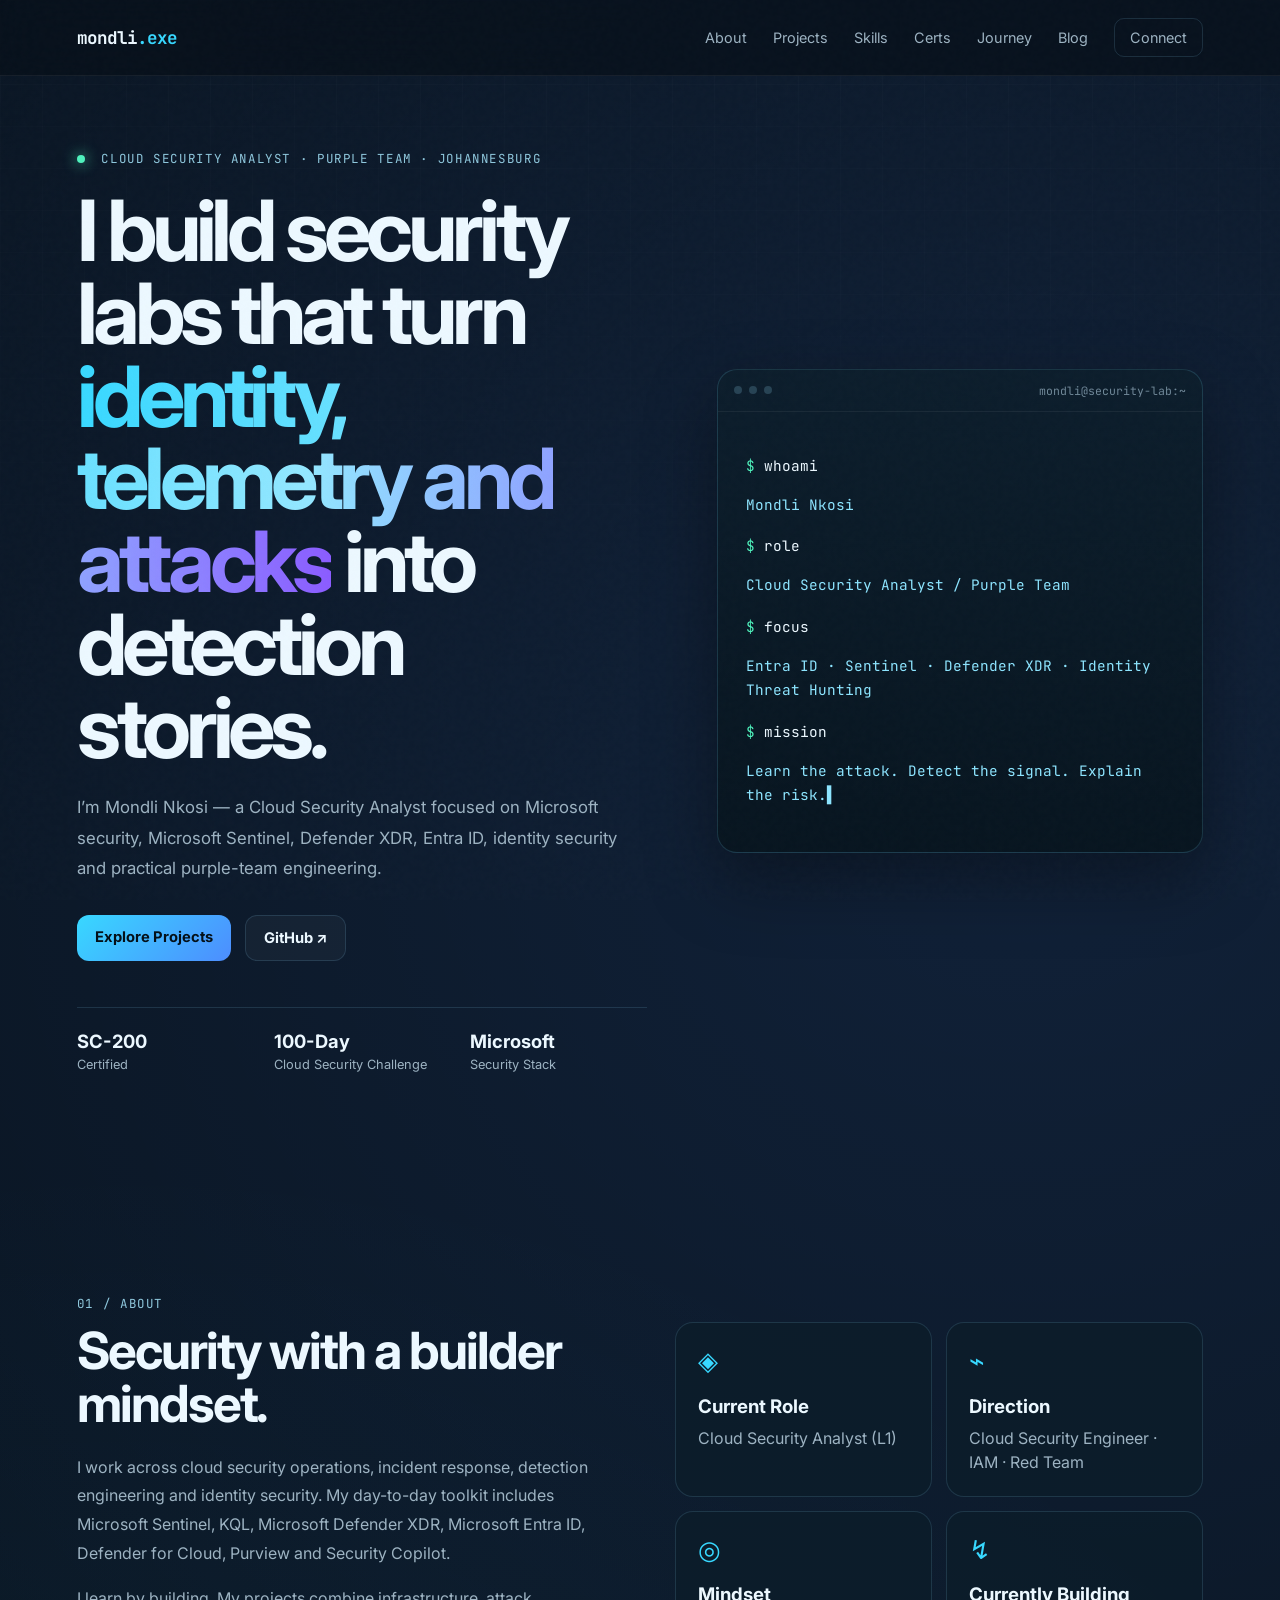
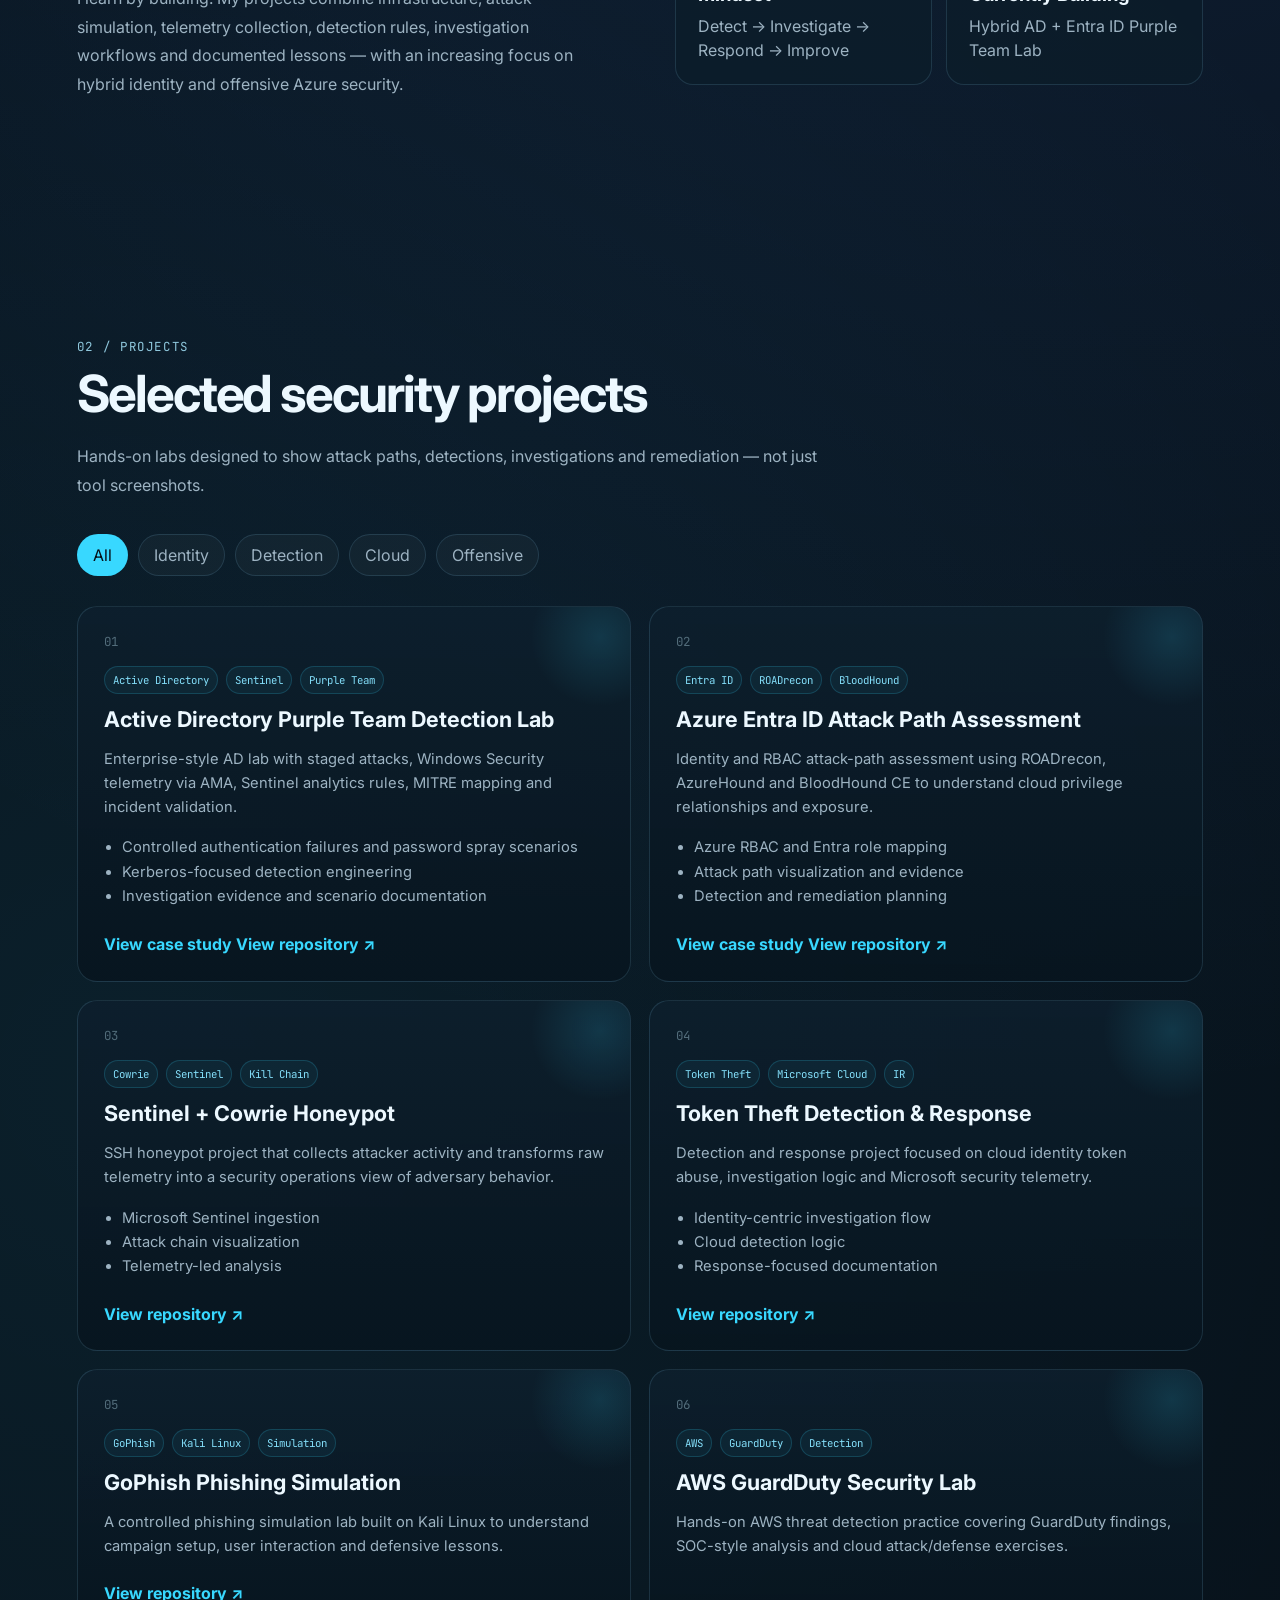
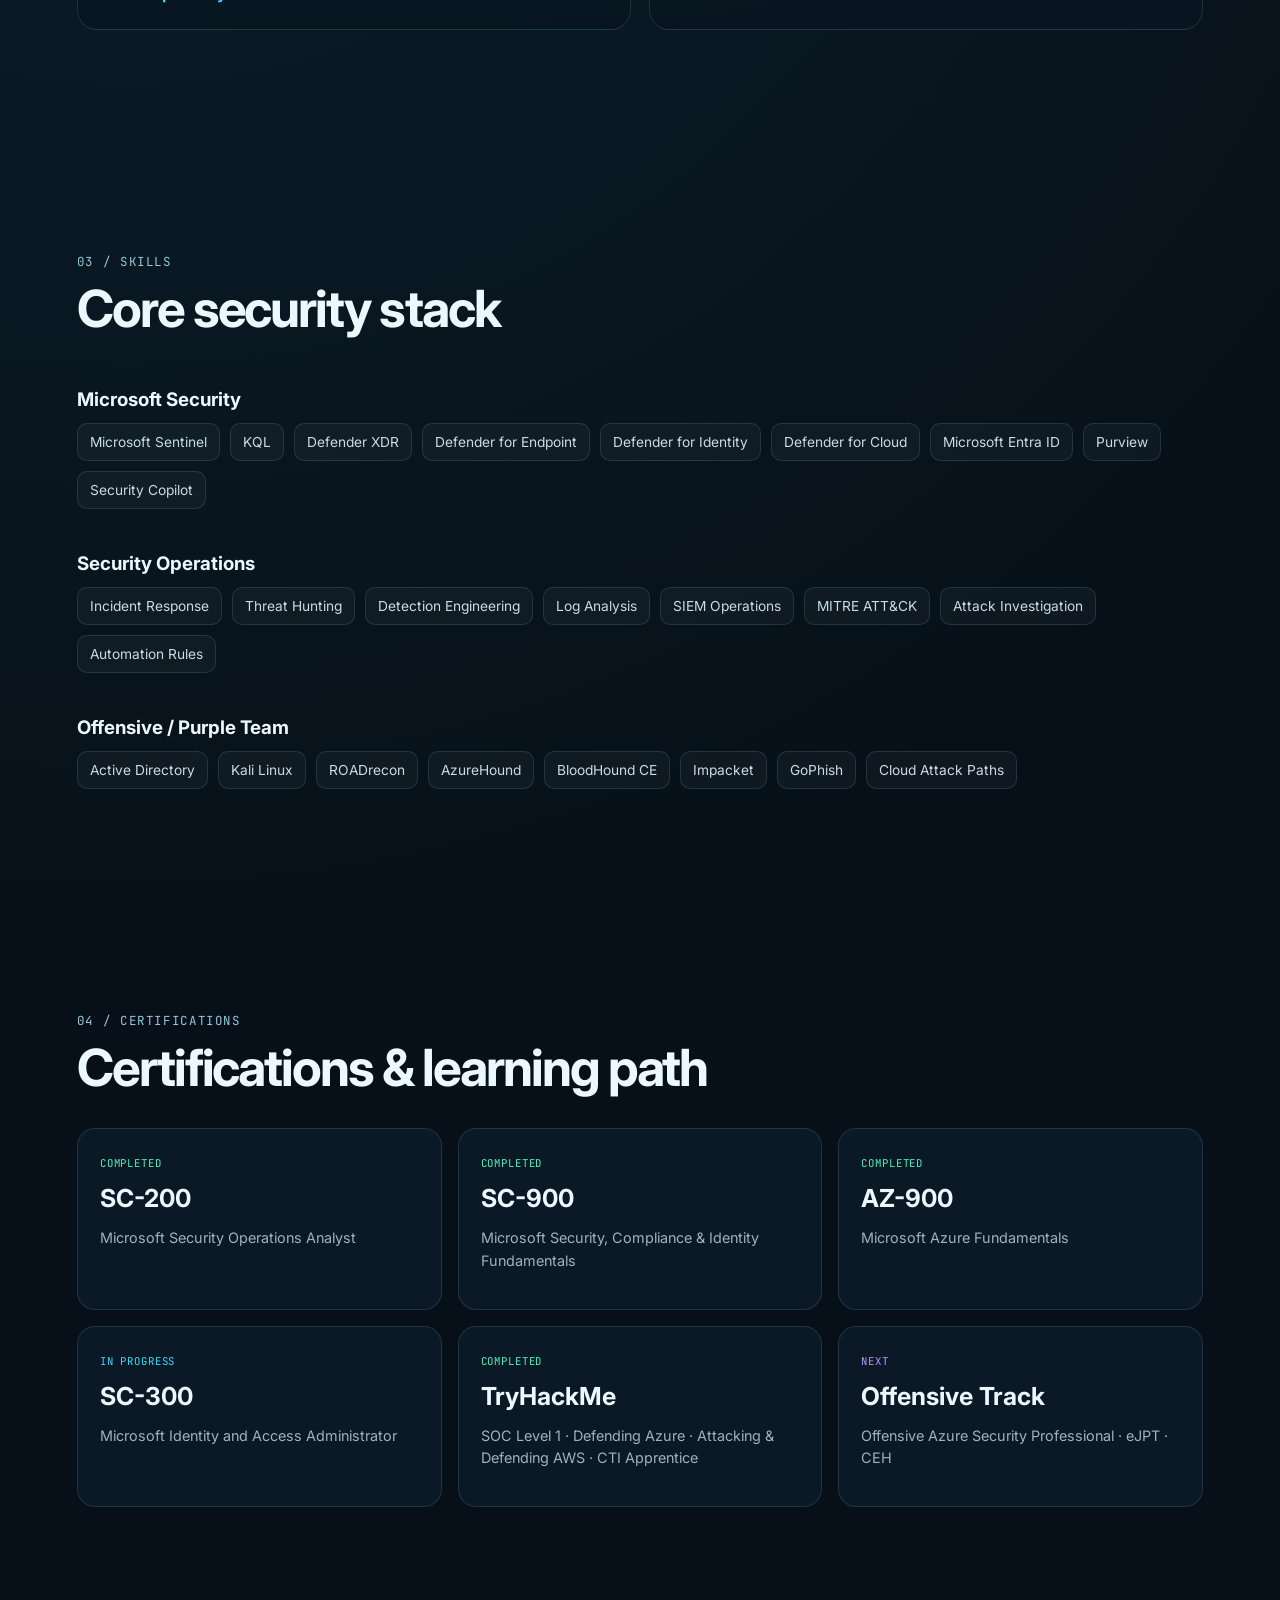
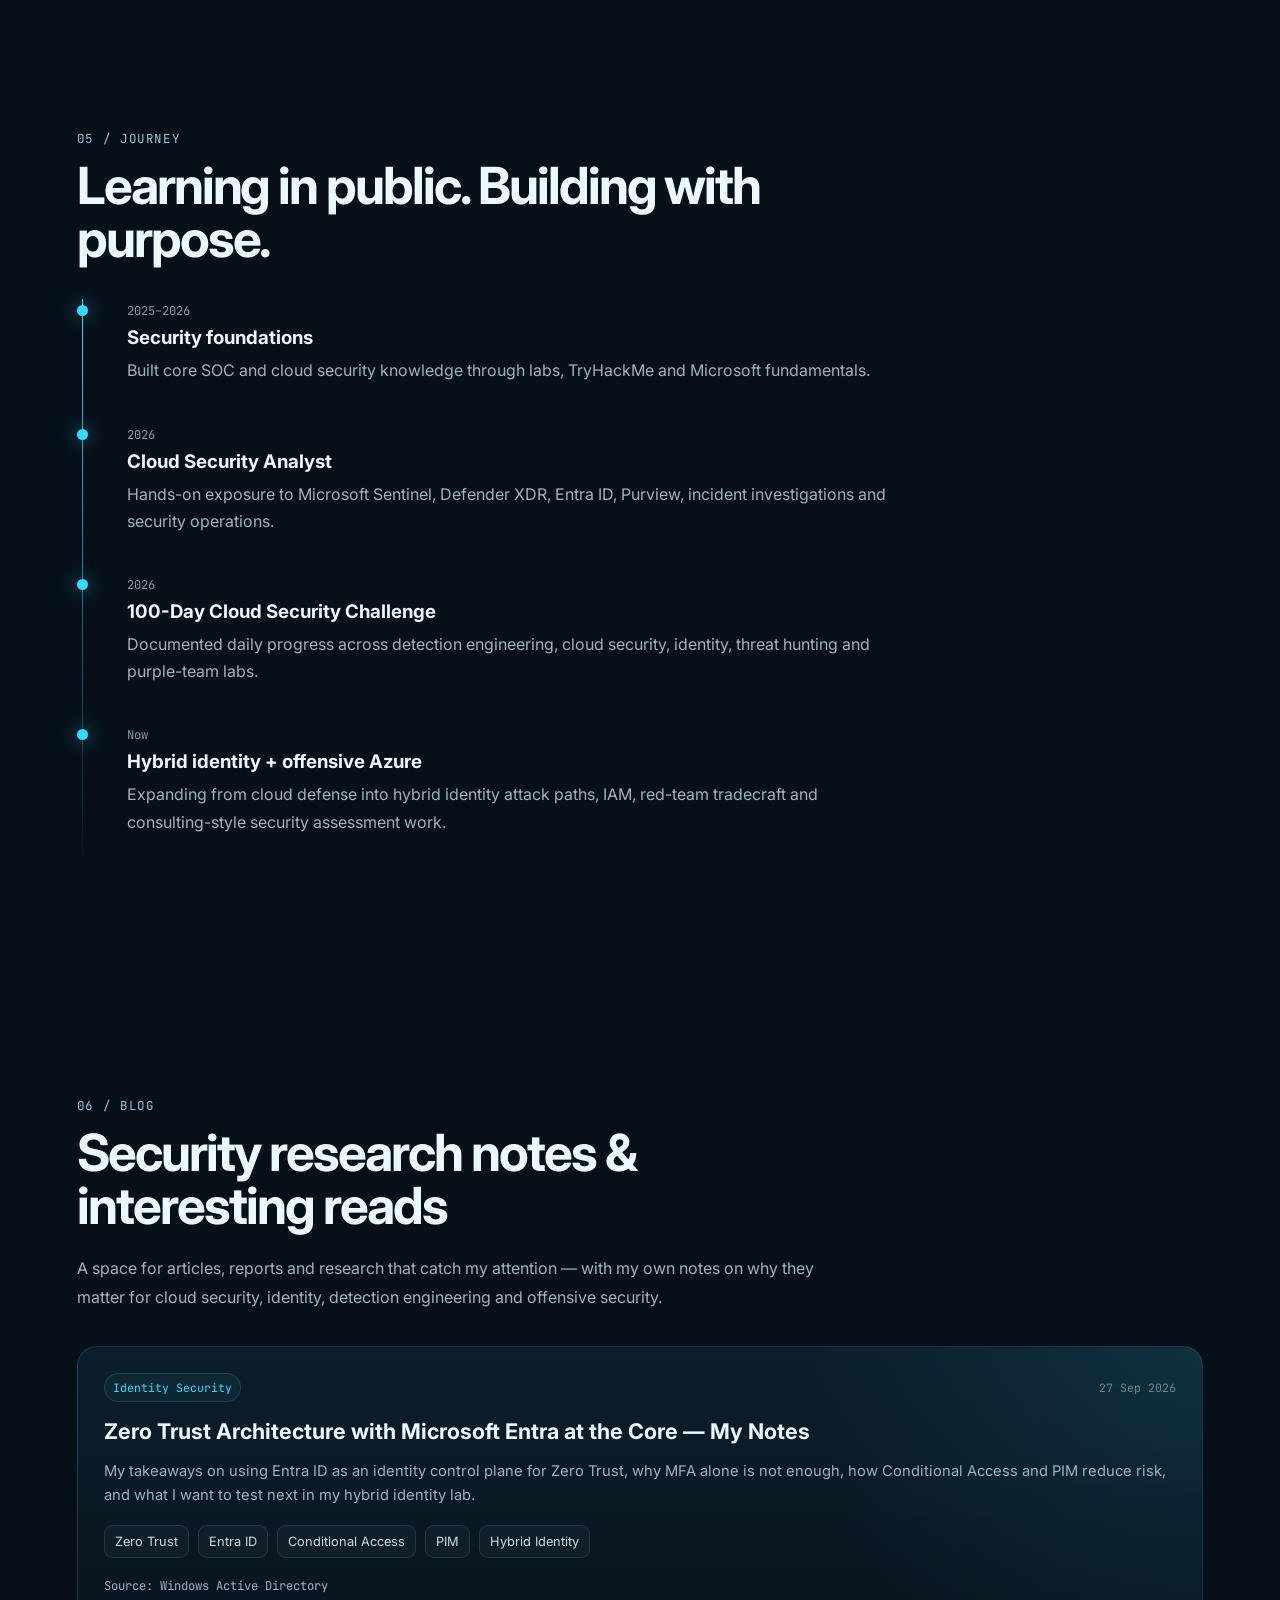
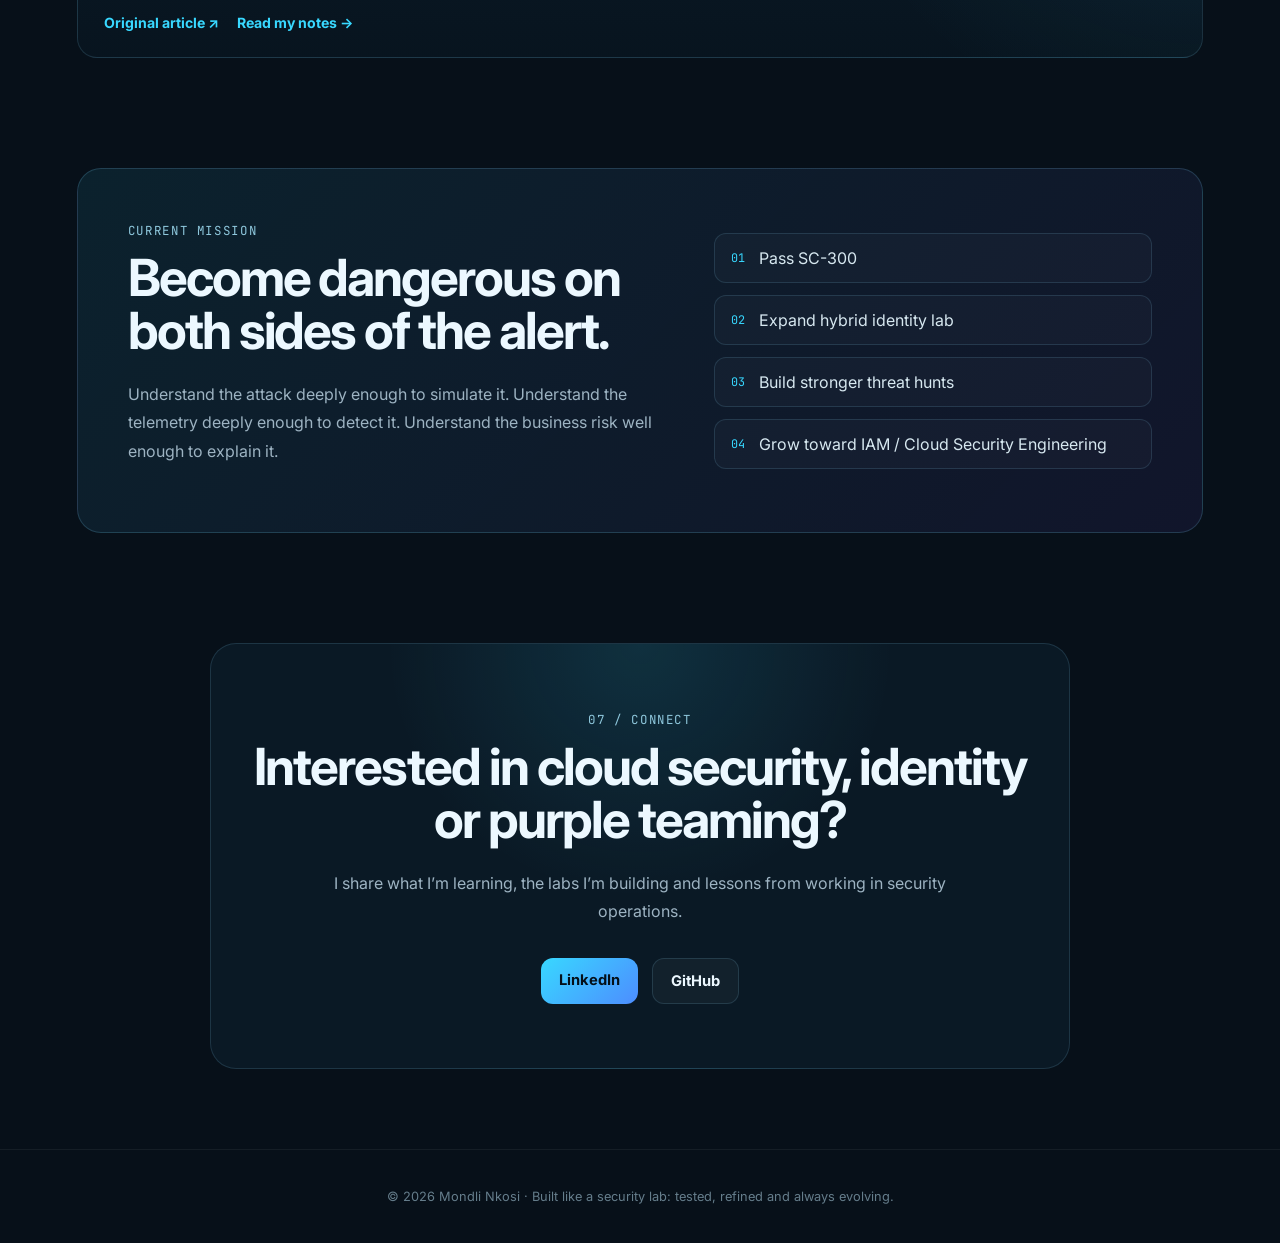
==== index.html @ 91605f1c "Remove future blog placeholders" ====
<!DOCTYPE html>
<html lang="en">
<head>
  <meta charset="UTF-8" />
  <meta name="viewport" content="width=device-width, initial-scale=1.0" />
  <meta name="description" content="Mondli Nkosi - Cloud Security Analyst, Purple Team practitioner, Microsoft security specialist and security lab builder." />
  <title>Mondli Nkosi | Cloud Security Portfolio</title>
  <link rel="preconnect" href="https://fonts.googleapis.com">
  <link rel="preconnect" href="https://fonts.gstatic.com" crossorigin>
  <link href="https://fonts.googleapis.com/css2?family=Inter:wght@400;500;600;700;800&family=JetBrains+Mono:wght@400;500;600&display=swap" rel="stylesheet">
  <link rel="stylesheet" href="styles.css" />
</head>
<body>
  <div class="noise"></div>
  <header class="site-header">
    <a href="#home" class="brand">mondli<span>.exe</span></a>
    <button class="nav-toggle" aria-label="Toggle navigation">☰</button>
    <nav class="nav-links">
      <a href="#about">About</a>
      <a href="#projects">Projects</a>
      <a href="#skills">Skills</a>
      <a href="#certifications">Certs</a>
      <a href="#journey">Journey</a>
      <a href="#blog">Blog</a>
      <a href="#contact" class="nav-cta">Connect</a>
    </nav>
  </header>

  <main>
    <section id="home" class="hero section">
      <div class="hero-copy reveal">
        <div class="eyebrow"><span class="status-dot"></span> Cloud Security Analyst · Purple Team · Johannesburg</div>
        <h1>I build security labs that turn <span>identity, telemetry and attacks</span> into detection stories.</h1>
        <p class="hero-subtitle">
          I’m Mondli Nkosi — a Cloud Security Analyst focused on Microsoft security, Microsoft Sentinel, Defender XDR, Entra ID, identity security and practical purple-team engineering.
        </p>
        <div class="hero-actions">
          <a href="#projects" class="btn primary">Explore Projects</a>
          <a href="https://github.com/MondliC" target="_blank" rel="noreferrer" class="btn secondary">GitHub ↗</a>
        </div>
        <div class="hero-metrics">
          <div><strong>SC-200</strong><span>Certified</span></div>
          <div><strong>100-Day</strong><span>Cloud Security Challenge</span></div>
          <div><strong>Microsoft</strong><span>Security Stack</span></div>
        </div>
      </div>

      <div class="terminal-card reveal delay-1">
        <div class="terminal-top">
          <div class="dots"><span></span><span></span><span></span></div>
          <div>mondli@security-lab:~</div>
        </div>
        <div class="terminal-body" id="terminal">
          <p><span class="prompt">$</span> whoami</p>
          <p class="output">Mondli Nkosi</p>
          <p><span class="prompt">$</span> role</p>
          <p class="output">Cloud Security Analyst / Purple Team</p>
          <p><span class="prompt">$</span> focus</p>
          <p class="output">Entra ID · Sentinel · Defender XDR · Identity Threat Hunting</p>
          <p><span class="prompt">$</span> mission</p>
          <p class="output typed" id="typed-line"></p>
        </div>
      </div>
    </section>

    <section id="about" class="section split-section">
      <div class="section-copy reveal">
        <span class="kicker">01 / About</span>
        <h2>Security with a builder mindset.</h2>
        <p>
          I work across cloud security operations, incident response, detection engineering and identity security. My day-to-day toolkit includes Microsoft Sentinel, KQL, Microsoft Defender XDR, Microsoft Entra ID, Defender for Cloud, Purview and Security Copilot.
        </p>
        <p>
          I learn by building. My projects combine infrastructure, attack simulation, telemetry collection, detection rules, investigation workflows and documented lessons — with an increasing focus on hybrid identity and offensive Azure security.
        </p>
      </div>
      <div class="profile-grid reveal delay-1">
        <article class="info-card">
          <span class="icon">◈</span>
          <h3>Current Role</h3>
          <p>Cloud Security Analyst (L1)</p>
        </article>
        <article class="info-card">
          <span class="icon">⌁</span>
          <h3>Direction</h3>
          <p>Cloud Security Engineer · IAM · Red Team</p>
        </article>
        <article class="info-card">
          <span class="icon">◎</span>
          <h3>Mindset</h3>
          <p>Detect → Investigate → Respond → Improve</p>
        </article>
        <article class="info-card">
          <span class="icon">↯</span>
          <h3>Currently Building</h3>
          <p>Hybrid AD + Entra ID Purple Team Lab</p>
        </article>
      </div>
    </section>

    <section id="projects" class="section">
      <div class="section-heading reveal">
        <span class="kicker">02 / Projects</span>
        <h2>Selected security projects</h2>
        <p>Hands-on labs designed to show attack paths, detections, investigations and remediation — not just tool screenshots.</p>
      </div>

      <div class="filters reveal">
        <button class="filter-btn active" data-filter="all">All</button>
        <button class="filter-btn" data-filter="identity">Identity</button>
        <button class="filter-btn" data-filter="detection">Detection</button>
        <button class="filter-btn" data-filter="cloud">Cloud</button>
        <button class="filter-btn" data-filter="offensive">Offensive</button>
      </div>

      <div class="project-grid">
        <article class="project-card reveal" data-category="identity detection offensive">
          <div class="project-number">01</div>
          <div class="project-tags"><span>Active Directory</span><span>Sentinel</span><span>Purple Team</span></div>
          <h3>Active Directory Purple Team Detection Lab</h3>
          <p>Enterprise-style AD lab with staged attacks, Windows Security telemetry via AMA, Sentinel analytics rules, MITRE mapping and incident validation.</p>
          <ul>
            <li>Controlled authentication failures and password spray scenarios</li>
            <li>Kerberos-focused detection engineering</li>
            <li>Investigation evidence and scenario documentation</li>
          </ul>
          <div class="project-actions">
            <button class="expand-btn" data-target="case-ad">View case study</button>
            <a class="project-link" href="https://github.com/MondliC/Purple-Team-Lab" target="_blank" rel="noreferrer">View repository ↗</a>
          </div>
          <div class="case-study" id="case-ad">
            <p><strong>Architecture:</strong> Windows Server 2022 domain controller, Kali attacker VM, private Azure networking, AMA, Log Analytics and Microsoft Sentinel.</p>
            <p><strong>Outcome:</strong> Built and tested multiple analytics rules while learning how raw Windows events translate into SOC detections and investigations.</p>
          </div>
        </article>

        <article class="project-card reveal delay-1" data-category="identity cloud offensive">
          <div class="project-number">02</div>
          <div class="project-tags"><span>Entra ID</span><span>ROADrecon</span><span>BloodHound</span></div>
          <h3>Azure Entra ID Attack Path Assessment</h3>
          <p>Identity and RBAC attack-path assessment using ROADrecon, AzureHound and BloodHound CE to understand cloud privilege relationships and exposure.</p>
          <ul>
            <li>Azure RBAC and Entra role mapping</li>
            <li>Attack path visualization and evidence</li>
            <li>Detection and remediation planning</li>
          </ul>
          <div class="project-actions">
            <button class="expand-btn" data-target="case-entra">View case study</button>
            <a class="project-link" href="https://github.com/MondliC/Purple-Team-Lab" target="_blank" rel="noreferrer">View repository ↗</a>
          </div>
          <div class="case-study" id="case-entra">
            <p><strong>Focus:</strong> Understanding how identity permissions, directory roles and resource-level RBAC combine into exploitable paths.</p>
            <p><strong>Next evolution:</strong> Hybridize the lab with on-prem AD and Defender for Identity.</p>
          </div>
        </article>

        <article class="project-card reveal" data-category="detection cloud">
          <div class="project-number">03</div>
          <div class="project-tags"><span>Cowrie</span><span>Sentinel</span><span>Kill Chain</span></div>
          <h3>Sentinel + Cowrie Honeypot</h3>
          <p>SSH honeypot project that collects attacker activity and transforms raw telemetry into a security operations view of adversary behavior.</p>
          <ul>
            <li>Microsoft Sentinel ingestion</li>
            <li>Attack chain visualization</li>
            <li>Telemetry-led analysis</li>
          </ul>
          <a class="project-link" href="https://github.com/MondliC/azure-cowrie-honeypot" target="_blank" rel="noreferrer">View repository ↗</a>
        </article>

        <article class="project-card reveal delay-1" data-category="detection identity cloud">
          <div class="project-number">04</div>
          <div class="project-tags"><span>Token Theft</span><span>Microsoft Cloud</span><span>IR</span></div>
          <h3>Token Theft Detection & Response</h3>
          <p>Detection and response project focused on cloud identity token abuse, investigation logic and Microsoft security telemetry.</p>
          <ul>
            <li>Identity-centric investigation flow</li>
            <li>Cloud detection logic</li>
            <li>Response-focused documentation</li>
          </ul>
          <a class="project-link" href="https://github.com/MondliC/Token-Theft" target="_blank" rel="noreferrer">View repository ↗</a>
        </article>

        <article class="project-card reveal" data-category="offensive">
          <div class="project-number">05</div>
          <div class="project-tags"><span>GoPhish</span><span>Kali Linux</span><span>Simulation</span></div>
          <h3>GoPhish Phishing Simulation</h3>
          <p>A controlled phishing simulation lab built on Kali Linux to understand campaign setup, user interaction and defensive lessons.</p>
          <a class="project-link" href="https://github.com/MondliC/GoPhish-Setup-Phishing-Simulation-Kali-Linux-" target="_blank" rel="noreferrer">View repository ↗</a>
        </article>

        <article class="project-card reveal delay-1" data-category="cloud detection">
          <div class="project-number">06</div>
          <div class="project-tags"><span>AWS</span><span>GuardDuty</span><span>Detection</span></div>
          <h3>AWS GuardDuty Security Lab</h3>
          <p>Hands-on AWS threat detection practice covering GuardDuty findings, SOC-style analysis and cloud attack/defense exercises.</p>
        </article>
      </div>
    </section>

    <section id="skills" class="section">
      <div class="section-heading reveal">
        <span class="kicker">03 / Skills</span>
        <h2>Core security stack</h2>
      </div>
      <div class="skills-wrap reveal delay-1">
        <div class="skill-group">
          <h3>Microsoft Security</h3>
          <div class="chip-grid">
            <span>Microsoft Sentinel</span><span>KQL</span><span>Defender XDR</span><span>Defender for Endpoint</span><span>Defender for Identity</span><span>Defender for Cloud</span><span>Microsoft Entra ID</span><span>Purview</span><span>Security Copilot</span>
          </div>
        </div>
        <div class="skill-group">
          <h3>Security Operations</h3>
          <div class="chip-grid">
            <span>Incident Response</span><span>Threat Hunting</span><span>Detection Engineering</span><span>Log Analysis</span><span>SIEM Operations</span><span>MITRE ATT&CK</span><span>Attack Investigation</span><span>Automation Rules</span>
          </div>
        </div>
        <div class="skill-group">
          <h3>Offensive / Purple Team</h3>
          <div class="chip-grid">
            <span>Active Directory</span><span>Kali Linux</span><span>ROADrecon</span><span>AzureHound</span><span>BloodHound CE</span><span>Impacket</span><span>GoPhish</span><span>Cloud Attack Paths</span>
          </div>
        </div>
      </div>
    </section>

    <section id="certifications" class="section">
      <div class="section-heading reveal">
        <span class="kicker">04 / Certifications</span>
        <h2>Certifications & learning path</h2>
      </div>
      <div class="cert-grid">
        <article class="cert-card reveal"><span class="cert-state">Completed</span><h3>SC-200</h3><p>Microsoft Security Operations Analyst</p></article>
        <article class="cert-card reveal delay-1"><span class="cert-state">Completed</span><h3>SC-900</h3><p>Microsoft Security, Compliance & Identity Fundamentals</p></article>
        <article class="cert-card reveal"><span class="cert-state">Completed</span><h3>AZ-900</h3><p>Microsoft Azure Fundamentals</p></article>
        <article class="cert-card reveal delay-1"><span class="cert-state current">In Progress</span><h3>SC-300</h3><p>Microsoft Identity and Access Administrator</p></article>
        <article class="cert-card reveal"><span class="cert-state">Completed</span><h3>TryHackMe</h3><p>SOC Level 1 · Defending Azure · Attacking & Defending AWS · CTI Apprentice</p></article>
        <article class="cert-card reveal delay-1"><span class="cert-state future">Next</span><h3>Offensive Track</h3><p>Offensive Azure Security Professional · eJPT · CEH</p></article>
      </div>
    </section>

    <section id="journey" class="section journey-section">
      <div class="section-heading reveal">
        <span class="kicker">05 / Journey</span>
        <h2>Learning in public. Building with purpose.</h2>
      </div>
      <div class="timeline reveal delay-1">
        <div class="timeline-item"><span>2025–2026</span><h3>Security foundations</h3><p>Built core SOC and cloud security knowledge through labs, TryHackMe and Microsoft fundamentals.</p></div>
        <div class="timeline-item"><span>2026</span><h3>Cloud Security Analyst</h3><p>Hands-on exposure to Microsoft Sentinel, Defender XDR, Entra ID, Purview, incident investigations and security operations.</p></div>
        <div class="timeline-item"><span>2026</span><h3>100-Day Cloud Security Challenge</h3><p>Documented daily progress across detection engineering, cloud security, identity, threat hunting and purple-team labs.</p></div>
        <div class="timeline-item"><span>Now</span><h3>Hybrid identity + offensive Azure</h3><p>Expanding from cloud defense into hybrid identity attack paths, IAM, red-team tradecraft and consulting-style security assessment work.</p></div>
      </div>
    </section>

    <section id="blog" class="section">
      <div class="section-heading reveal">
        <span class="kicker">06 / Blog</span>
        <h2>Security research notes & interesting reads</h2>
        <p>
          A space for articles, reports and research that catch my attention — with my own notes on why they matter for cloud security, identity, detection engineering and offensive security.
        </p>
      </div>

      <div class="blog-grid">
        <article class="blog-card featured reveal">
          <div class="blog-meta">
            <span class="blog-topic">Identity Security</span>
            <time datetime="2026-09-27">27 Sep 2026</time>
          </div>
          <h3>Zero Trust Architecture with Microsoft Entra at the Core — My Notes</h3>
          <p>
            My takeaways on using Entra ID as an identity control plane for Zero Trust, why MFA alone is not enough, how Conditional Access and PIM reduce risk, and what I want to test next in my hybrid identity lab.
          </p>
          <div class="blog-takeaways">
            <span>Zero Trust</span>
            <span>Entra ID</span>
            <span>Conditional Access</span>
            <span>PIM</span>
            <span>Hybrid Identity</span>
          </div>
          <div class="blog-source">Source: Windows Active Directory</div>
          <div class="blog-actions">
            <a href="https://www.windows-active-directory.com/zero-trust-architecture-with-entra-at-the-core.html" target="_blank" rel="noreferrer">Original article ↗</a>
            <a href="blog-zero-trust-entra.html">Read my notes →</a>
          </div>
        </article>
      </div>
    </section>

    <section class="section command-center reveal">
      <div>
        <span class="kicker">Current Mission</span>
        <h2>Become dangerous on both sides of the alert.</h2>
        <p>Understand the attack deeply enough to simulate it. Understand the telemetry deeply enough to detect it. Understand the business risk well enough to explain it.</p>
      </div>
      <div class="mission-list">
        <div><span>01</span> Pass SC-300</div>
        <div><span>02</span> Expand hybrid identity lab</div>
        <div><span>03</span> Build stronger threat hunts</div>
        <div><span>04</span> Grow toward IAM / Cloud Security Engineering</div>
      </div>
    </section>

    <section id="contact" class="section contact-section">
      <div class="contact-card reveal">
        <span class="kicker">07 / Connect</span>
        <h2>Interested in cloud security, identity or purple teaming?</h2>
        <p>I share what I’m learning, the labs I’m building and lessons from working in security operations.</p>
        <div class="contact-actions">
          <a href="https://www.linkedin.com" target="_blank" rel="noreferrer" class="btn primary">LinkedIn</a>
          <a href="https://github.com/MondliC" target="_blank" rel="noreferrer" class="btn secondary">GitHub</a>
        </div>
      </div>
    </section>
  </main>

  <footer>
    <p>© <span id="year"></span> Mondli Nkosi · Built like a security lab: tested, refined and always evolving.</p>
  </footer>

  <script src="script.js"></script>
</body>
</html>
---- styles.css ----
:root {
  --bg: #071019;
  --bg-soft: #0b1622;
  --panel: rgba(12, 29, 42, 0.78);
  --panel-solid: #0d1e2c;
  --line: rgba(140, 219, 255, 0.14);
  --text: #ecf8ff;
  --muted: #9db3c2;
  --cyan: #38d8ff;
  --blue: #4d8dff;
  --violet: #8b5cff;
  --green: #4ff2bd;
  --shadow: 0 28px 70px rgba(0,0,0,.35);
}

* { box-sizing: border-box; }
html { scroll-behavior: smooth; }
body {
  margin: 0;
  font-family: 'Inter', sans-serif;
  background:
    radial-gradient(circle at 80% 10%, rgba(77, 141, 255, 0.14), transparent 28%),
    radial-gradient(circle at 10% 35%, rgba(56, 216, 255, 0.08), transparent 30%),
    var(--bg);
  color: var(--text);
  overflow-x: hidden;
}

body::before {
  content: '';
  position: fixed;
  inset: 0;
  pointer-events: none;
  background-image: linear-gradient(rgba(255,255,255,.018) 1px, transparent 1px), linear-gradient(90deg, rgba(255,255,255,.018) 1px, transparent 1px);
  background-size: 42px 42px;
  mask-image: linear-gradient(to bottom, rgba(0,0,0,.8), transparent 92%);
  z-index: -1;
}

.noise {
  position: fixed;
  inset: 0;
  opacity: .035;
  pointer-events: none;
  z-index: 1000;
  background-image: url("data:image/svg+xml,%3Csvg viewBox='0 0 180 180' xmlns='http://www.w3.org/2000/svg'%3E%3Cfilter id='n'%3E%3CfeTurbulence type='fractalNoise' baseFrequency='.85' numOctaves='4' stitchTiles='stitch'/%3E%3C/filter%3E%3Crect width='100%25' height='100%25' filter='url(%23n)' opacity='.5'/%3E%3C/svg%3E");
}

a { color: inherit; text-decoration: none; }
button { font: inherit; }

.site-header {
  position: fixed;
  top: 0;
  left: 0;
  width: 100%;
  z-index: 100;
  display: flex;
  align-items: center;
  justify-content: space-between;
  padding: 18px min(6vw, 84px);
  background: rgba(7, 16, 25, 0.72);
  backdrop-filter: blur(18px);
  border-bottom: 1px solid rgba(255,255,255,.06);
}

.brand { font-family: 'JetBrains Mono', monospace; font-weight: 700; letter-spacing: -1px; font-size: 1.1rem; }
.brand span { color: var(--cyan); }
.nav-links { display: flex; align-items: center; gap: 26px; font-size: .9rem; color: var(--muted); }
.nav-links a:hover { color: var(--text); }
.nav-cta { border: 1px solid var(--line); padding: 10px 15px; border-radius: 10px; }
.nav-toggle { display: none; background: transparent; border: 0; color: white; font-size: 1.5rem; }

.section { width: min(1180px, 88vw); margin: 0 auto; padding: 110px 0; }
.hero { min-height: 100vh; padding-top: 150px; display: grid; grid-template-columns: 1.08fr .92fr; gap: 70px; align-items: center; }
.eyebrow, .kicker { font-family: 'JetBrains Mono', monospace; text-transform: uppercase; letter-spacing: .13em; font-size: .78rem; color: #8fc8dd; }
.status-dot { display: inline-block; width: 8px; height: 8px; background: var(--green); border-radius: 50%; box-shadow: 0 0 14px var(--green); margin-right: 8px; }
.hero h1 { margin: 22px 0 24px; font-size: clamp(3rem, 6.6vw, 6.3rem); line-height: .98; letter-spacing: -.06em; max-width: 950px; }
.hero h1 span { background: linear-gradient(90deg, var(--cyan), #93e7ff, var(--violet)); -webkit-background-clip: text; color: transparent; }
.hero-subtitle { color: var(--muted); max-width: 760px; font-size: 1.05rem; line-height: 1.8; }
.hero-actions, .contact-actions { display: flex; gap: 14px; margin-top: 32px; flex-wrap: wrap; }
.btn { padding: 13px 18px; border-radius: 12px; border: 1px solid var(--line); font-weight: 700; font-size: .92rem; transition: .25s ease; }
.btn.primary { background: linear-gradient(135deg, var(--cyan), var(--blue)); color: #041019; border: 0; }
.btn.secondary { background: rgba(255,255,255,.035); }
.btn:hover { transform: translateY(-2px); box-shadow: 0 12px 28px rgba(56,216,255,.12); }
.hero-metrics { margin-top: 46px; display: grid; grid-template-columns: repeat(3, 1fr); border-top: 1px solid var(--line); padding-top: 22px; gap: 20px; }
.hero-metrics div { display: flex; flex-direction: column; gap: 5px; }
.hero-metrics strong { font-size: 1.15rem; }
.hero-metrics span { color: var(--muted); font-size: .8rem; }

.terminal-card { background: linear-gradient(180deg, rgba(13,30,44,.96), rgba(8,21,31,.96)); border: 1px solid rgba(115,215,255,.16); border-radius: 20px; box-shadow: var(--shadow); overflow: hidden; transform: rotate(1.3deg); }
.terminal-top { display: flex; justify-content: space-between; align-items: center; padding: 13px 16px; border-bottom: 1px solid rgba(255,255,255,.06); font-family: 'JetBrains Mono', monospace; font-size: .72rem; color: #6f8798; }
.dots { display: flex; gap: 7px; }
.dots span { width: 8px; height: 8px; border-radius: 50%; background: #274354; }
.terminal-body { padding: 28px; min-height: 370px; font-family: 'JetBrains Mono', monospace; font-size: .9rem; line-height: 1.7; }
.prompt { color: var(--green); }
.output { color: #8de5ff; margin: 4px 0 17px; }
.typed::after { content: '▌'; animation: blink .9s infinite; }
@keyframes blink { 50% { opacity: 0; } }

.split-section { display: grid; grid-template-columns: 1fr 1fr; gap: 70px; align-items: center; }
.section-copy h2, .section-heading h2, .contact-card h2, .command-center h2 { font-size: clamp(2.2rem, 4vw, 4.3rem); line-height: 1.04; letter-spacing: -.04em; margin: 12px 0 22px; }
.section-copy p, .section-heading p, .contact-card p, .command-center p { color: var(--muted); line-height: 1.8; }
.profile-grid { display: grid; grid-template-columns: repeat(2, 1fr); gap: 14px; }
.info-card, .cert-card { background: var(--panel); border: 1px solid var(--line); border-radius: 18px; padding: 22px; }
.info-card .icon { font-size: 1.6rem; color: var(--cyan); }
.info-card h3 { margin-bottom: 8px; }
.info-card p { color: var(--muted); margin: 0; line-height: 1.5; }

.section-heading { max-width: 760px; margin-bottom: 34px; }
.filters { display: flex; gap: 10px; flex-wrap: wrap; margin-bottom: 30px; }
.filter-btn { background: rgba(255,255,255,.03); border: 1px solid var(--line); color: var(--muted); padding: 10px 15px; border-radius: 999px; cursor: pointer; }
.filter-btn.active, .filter-btn:hover { color: #051018; background: var(--cyan); border-color: transparent; }
.project-grid { display: grid; grid-template-columns: repeat(2, minmax(0, 1fr)); gap: 18px; }
.project-card { position: relative; background: linear-gradient(180deg, rgba(13,31,45,.88), rgba(8,21,31,.92)); border: 1px solid var(--line); border-radius: 20px; padding: 26px; overflow: hidden; transition: .25s ease; }
.project-card::after { content:''; position:absolute; width:140px; height:140px; background: radial-gradient(circle, rgba(56,216,255,.14), transparent 70%); right:-40px; top:-40px; }
.project-card:hover { transform: translateY(-4px); border-color: rgba(56,216,255,.35); }
.project-number { font-family:'JetBrains Mono', monospace; color:#526c7a; font-size:.78rem; }
.project-tags { display:flex; gap:8px; flex-wrap:wrap; margin:16px 0 12px; }
.project-tags span { font-family:'JetBrains Mono', monospace; font-size:.67rem; color:#84dffa; border:1px solid rgba(56,216,255,.18); background:rgba(56,216,255,.055); border-radius:999px; padding:6px 8px; }
.project-card h3 { font-size:1.35rem; margin:6px 0 10px; }
.project-card p, .project-card li { color:var(--muted); line-height:1.65; font-size:.92rem; }
.project-card ul { padding-left:18px; }
.project-link, .expand-btn { display:inline-flex; margin-top:10px; color:var(--cyan); background:none; border:0; padding:0; font-weight:700; cursor:pointer; }
.case-study { max-height:0; overflow:hidden; transition:max-height .35s ease; border-top:1px solid transparent; }
.case-study.open { max-height:260px; margin-top:18px; padding-top:15px; border-color:var(--line); }
.hidden-project { display:none !important; }

.skills-wrap { display:grid; gap:24px; }
.skill-group h3 { margin-bottom:12px; }
.chip-grid { display:flex; flex-wrap:wrap; gap:10px; }
.chip-grid span { background:rgba(255,255,255,.035); border:1px solid var(--line); color:#c8dce7; padding:10px 12px; border-radius:10px; font-size:.86rem; }

.cert-grid { display:grid; grid-template-columns:repeat(3,1fr); gap:16px; }
.cert-card h3 { font-size:1.55rem; margin:12px 0 6px; }
.cert-card p { color:var(--muted); line-height:1.55; font-size:.9rem; }
.cert-state { font-family:'JetBrains Mono', monospace; font-size:.67rem; text-transform:uppercase; letter-spacing:.08em; color:var(--green); }
.cert-state.current { color:var(--cyan); }
.cert-state.future { color:#b895ff; }

.journey-section { position:relative; }
.timeline { position:relative; padding-left:30px; }
.timeline::before { content:''; position:absolute; left:5px; top:0; bottom:0; width:1px; background:linear-gradient(var(--cyan), transparent); }
.timeline-item { position:relative; padding:0 0 38px 20px; }
.timeline-item::before { content:''; position:absolute; left:-30px; top:6px; width:11px; height:11px; border-radius:50%; background:var(--cyan); box-shadow:0 0 18px rgba(56,216,255,.65); }
.timeline-item span { font-family:'JetBrains Mono', monospace; color:#7e9aaa; font-size:.76rem; }
.timeline-item h3 { margin:7px 0 8px; }
.timeline-item p { color:var(--muted); margin:0; max-width:760px; line-height:1.7; }

.command-center { display:grid; grid-template-columns:1.1fr .9fr; gap:50px; align-items:center; padding:50px; border-radius:24px; background:linear-gradient(135deg, rgba(56,216,255,.09), rgba(139,92,255,.08)); border:1px solid rgba(127,213,255,.18); }
.mission-list { display:grid; gap:12px; }
.mission-list div { display:flex; gap:14px; align-items:center; padding:14px 16px; border:1px solid var(--line); background:rgba(255,255,255,.025); border-radius:12px; color:#d7e8f0; }
.mission-list span { color:var(--cyan); font-family:'JetBrains Mono', monospace; font-size:.74rem; }

.contact-section { padding-bottom:80px; }
.contact-card { text-align:center; max-width:860px; margin:0 auto; padding:64px 30px; border:1px solid var(--line); border-radius:26px; background:radial-gradient(circle at center top, rgba(56,216,255,.12), transparent 42%), var(--panel); }
.contact-card p { max-width:650px; margin:0 auto; }
.contact-actions { justify-content:center; }
footer { border-top:1px solid rgba(255,255,255,.06); padding:26px; text-align:center; color:#657d8b; font-size:.8rem; }

.reveal { opacity:0; transform:translateY(24px); transition:.8s ease; }
.reveal.visible { opacity:1; transform:none; }
.delay-1 { transition-delay:.12s; }

@media (max-width: 900px) {
  .hero, .split-section, .command-center { grid-template-columns:1fr; }
  .project-grid, .cert-grid { grid-template-columns:1fr 1fr; }
  .hero { padding-top:130px; }
  .terminal-card { transform:none; }
  .nav-toggle { display:block; }
  .nav-links { position:absolute; top:70px; left:5vw; right:5vw; flex-direction:column; align-items:stretch; background:#0a1823; border:1px solid var(--line); border-radius:16px; padding:18px; display:none; }
  .nav-links.open { display:flex; }
}

@media (max-width: 620px) {
  .section { width:min(92vw,1180px); padding:82px 0; }
  .hero h1 { font-size:clamp(2.7rem, 14vw, 4rem); }
  .hero-metrics, .profile-grid, .project-grid, .cert-grid { grid-template-columns:1fr; }
  .command-center { padding:28px 20px; }
}


/* Blog */
.blog-grid {
  display: grid;
  grid-template-columns: repeat(2, minmax(0, 1fr));
  gap: 18px;
}

.blog-card {
  background: linear-gradient(180deg, rgba(13,31,45,.88), rgba(8,21,31,.92));
  border: 1px solid var(--line);
  border-radius: 20px;
  padding: 26px;
  transition: .25s ease;
}

.blog-card:hover {
  transform: translateY(-4px);
  border-color: rgba(56,216,255,.35);
}

.blog-card.featured {
  grid-column: 1 / -1;
  background:
    radial-gradient(circle at top right, rgba(56,216,255,.10), transparent 34%),
    linear-gradient(180deg, rgba(13,31,45,.92), rgba(8,21,31,.96));
}

.blog-meta {
  display: flex;
  justify-content: space-between;
  gap: 14px;
  align-items: center;
  margin-bottom: 16px;
  color: #6f8798;
  font-family: 'JetBrains Mono', monospace;
  font-size: .72rem;
}

.blog-topic {
  color: var(--cyan);
  border: 1px solid rgba(56,216,255,.18);
  background: rgba(56,216,255,.055);
  border-radius: 999px;
  padding: 6px 8px;
}

.blog-card h3 {
  font-size: 1.35rem;
  margin: 6px 0 10px;
}

.blog-card p,
.blog-source {
  color: var(--muted);
  line-height: 1.65;
  font-size: .92rem;
}

.blog-source {
  margin-top: 18px;
  font-family: 'JetBrains Mono', monospace;
  font-size: .76rem;
}

.blog-takeaways {
  display: flex;
  flex-wrap: wrap;
  gap: 9px;
  margin-top: 18px;
}

.blog-takeaways span {
  border: 1px solid var(--line);
  background: rgba(255,255,255,.03);
  color: #c8dce7;
  padding: 8px 10px;
  border-radius: 9px;
  font-size: .8rem;
}

.blog-actions {
  display: flex;
  gap: 18px;
  flex-wrap: wrap;
  margin-top: 18px;
}

.blog-actions a {
  color: var(--cyan);
  font-weight: 700;
  font-size: .88rem;
}

@media (max-width: 620px) {
  .blog-grid { grid-template-columns: 1fr; }
  .blog-card.featured { grid-column: auto; }
  .blog-meta { align-items: flex-start; flex-direction: column; }
}


/* Blog article page */
.article-shell {
  width: min(920px, 90vw);
  margin: 0 auto;
  padding: 140px 0 90px;
}

.article-page {
  background: linear-gradient(180deg, rgba(13,31,45,.90), rgba(8,21,31,.95));
  border: 1px solid var(--line);
  border-radius: 24px;
  padding: clamp(28px, 5vw, 56px);
  box-shadow: var(--shadow);
}

.article-header {
  padding-bottom: 34px;
  margin-bottom: 38px;
  border-bottom: 1px solid var(--line);
}

.article-header h1 {
  font-size: clamp(2.4rem, 5vw, 4.8rem);
  line-height: 1.02;
  letter-spacing: -.05em;
  margin: 14px 0 18px;
}

.article-deck {
  color: var(--muted);
  font-size: 1.05rem;
  line-height: 1.8;
  max-width: 760px;
}

.article-byline {
  display: flex;
  flex-wrap: wrap;
  gap: 14px 18px;
  margin-top: 24px;
  color: #7e9aaa;
  font-family: 'JetBrains Mono', monospace;
  font-size: .75rem;
}

.article-byline a {
  color: var(--cyan);
}

.article-page section {
  margin: 0 0 40px;
}

.article-page h2 {
  font-size: clamp(1.6rem, 3vw, 2.4rem);
  margin: 0 0 16px;
  letter-spacing: -.025em;
}

.article-page h3 {
  margin: 26px 0 10px;
  font-size: 1.15rem;
}

.article-page p,
.article-page li {
  color: var(--muted);
  line-height: 1.82;
}

.article-page ul {
  padding-left: 22px;
}

.article-page strong {
  color: var(--text);
}

.article-page code {
  font-family: 'JetBrains Mono', monospace;
  color: #8de5ff;
  background: rgba(56,216,255,.06);
  border: 1px solid rgba(56,216,255,.12);
  border-radius: 6px;
  padding: 2px 6px;
}

.article-page blockquote,
.article-callout {
  margin: 24px 0;
  padding: 18px 20px;
  border-left: 3px solid var(--cyan);
  background: rgba(56,216,255,.05);
  border-radius: 0 12px 12px 0;
  color: #d6edf7;
  line-height: 1.75;
}

.article-page blockquote {
  font-size: 1.03rem;
  font-weight: 600;
}

.article-callout {
  font-family: 'JetBrains Mono', monospace;
  font-size: .86rem;
}

.article-footer-actions {
  display: flex;
  flex-wrap: wrap;
  gap: 14px;
  padding-top: 28px;
  border-top: 1px solid var(--line);
}

.article-nav {
  display: flex;
}

@media (max-width: 620px) {
  .article-shell { width: min(94vw, 920px); padding-top: 115px; }
  .article-page { border-radius: 18px; }
  .article-nav { gap: 12px; font-size: .78rem; }
}
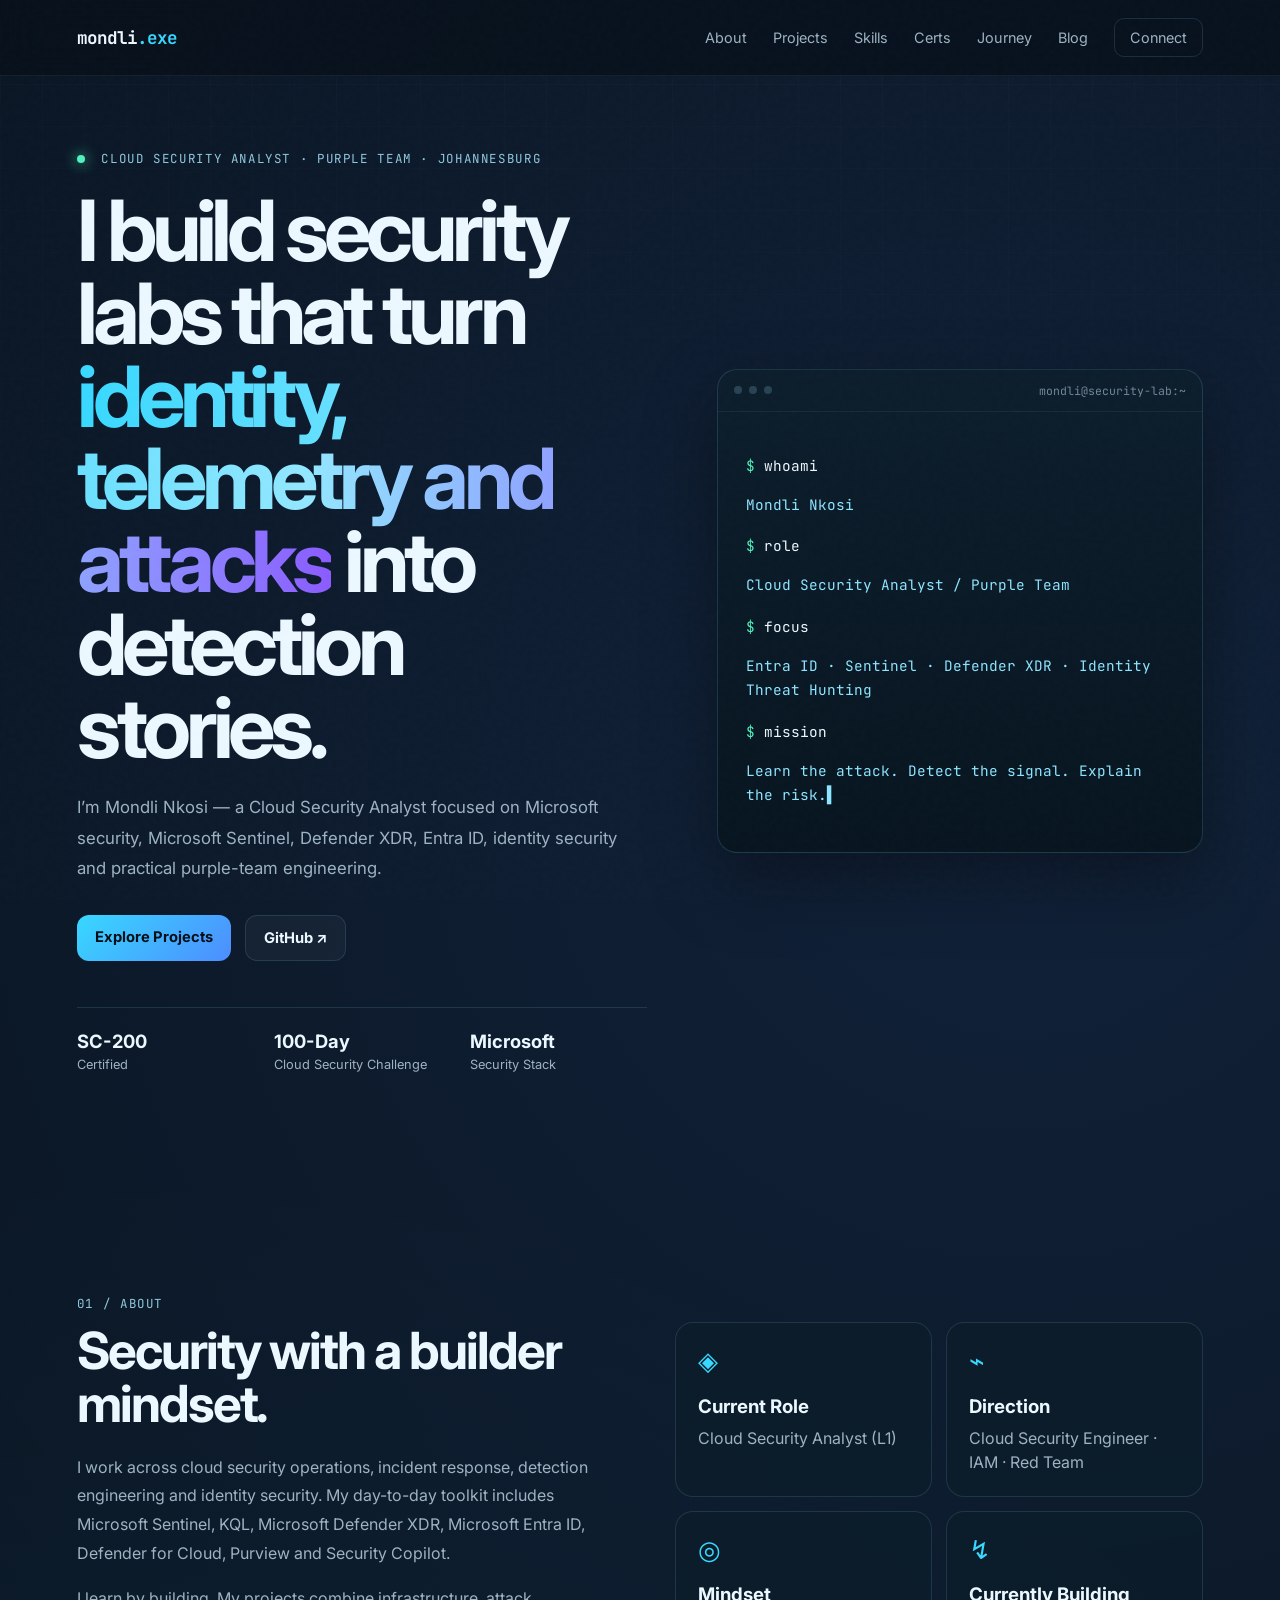
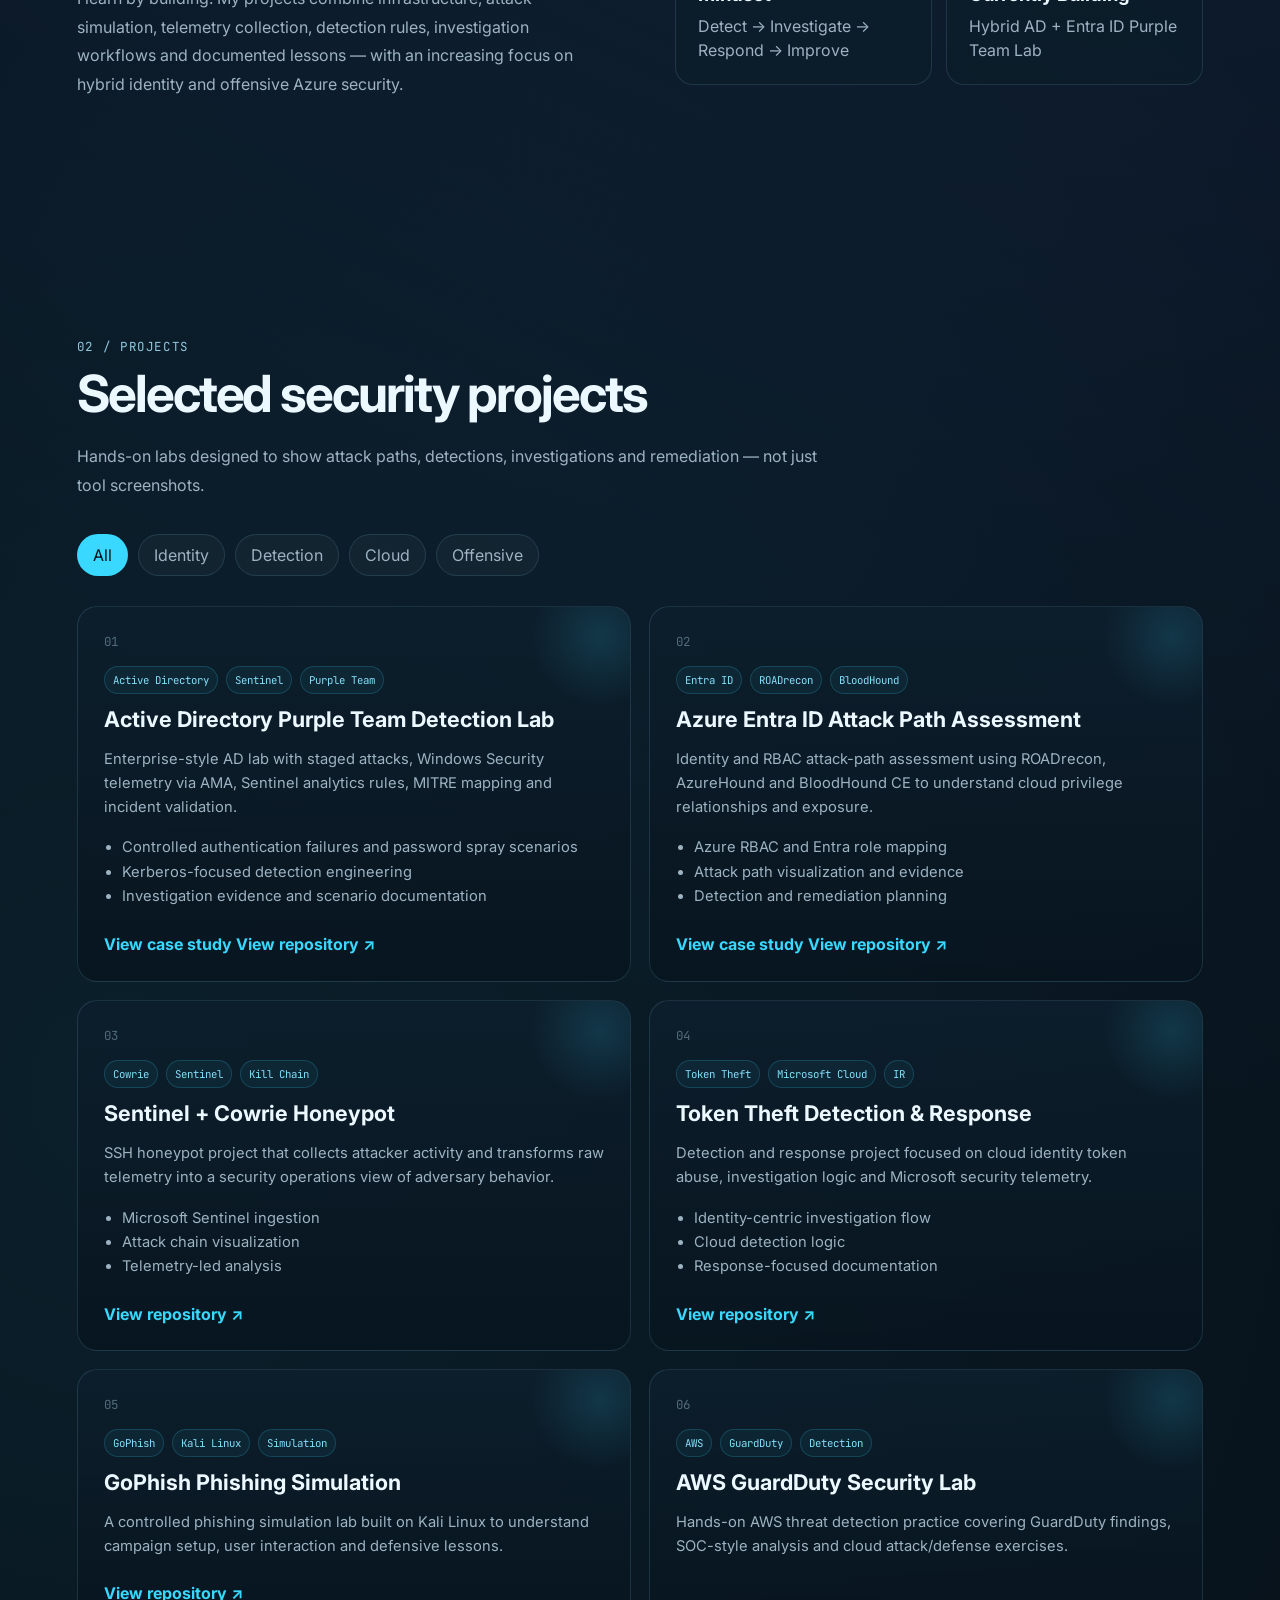
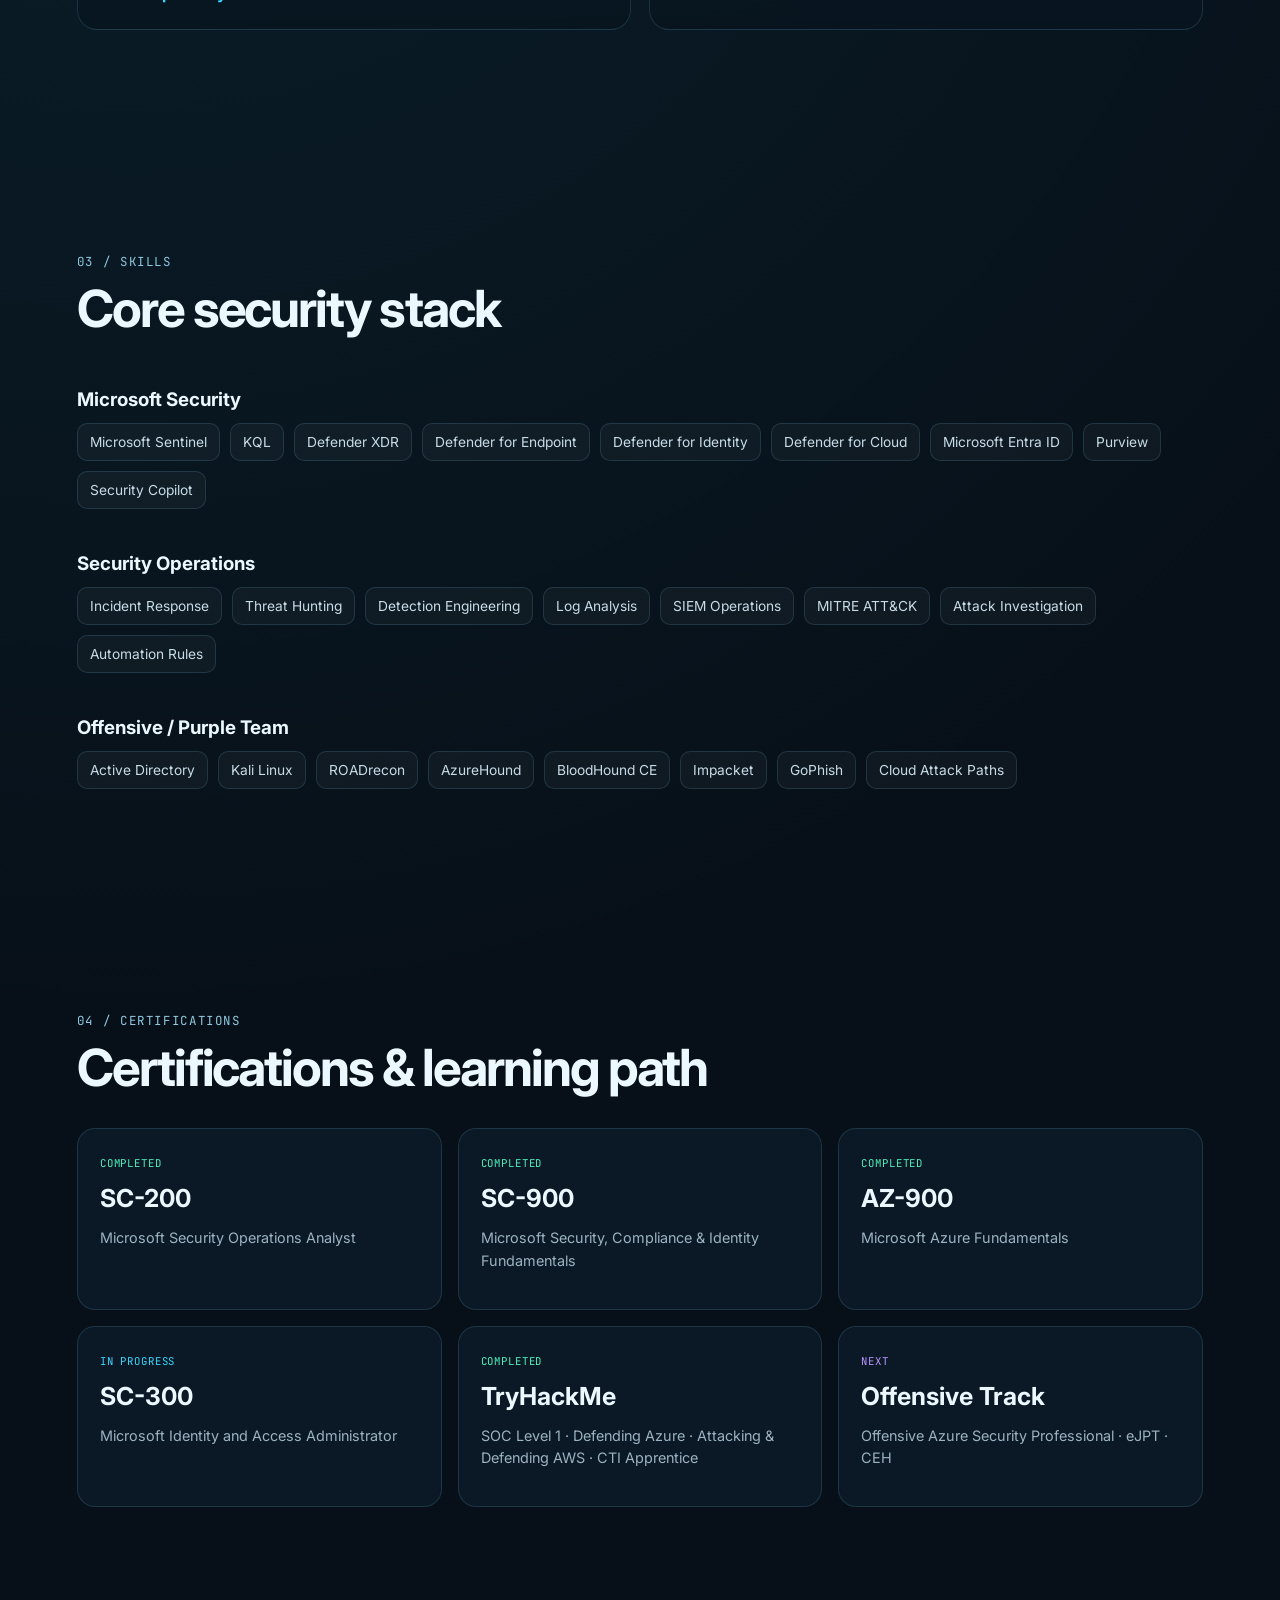
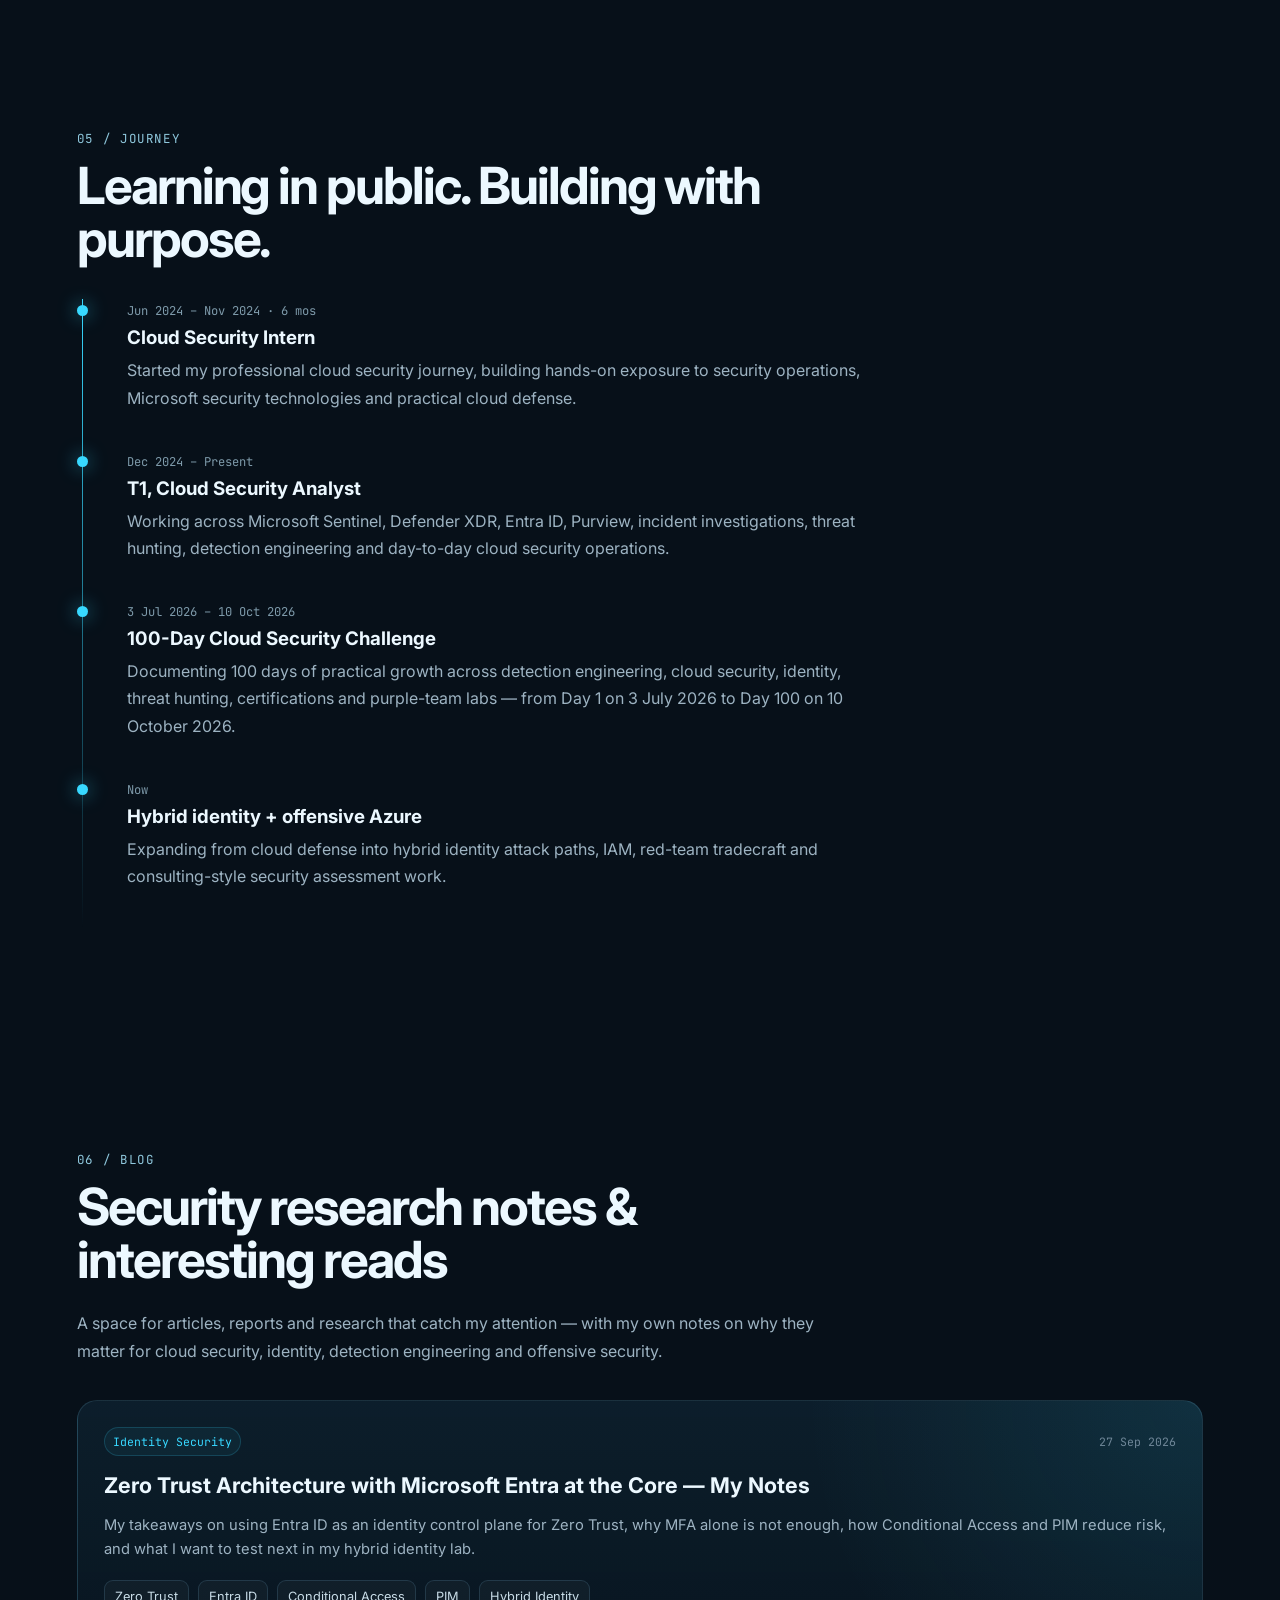
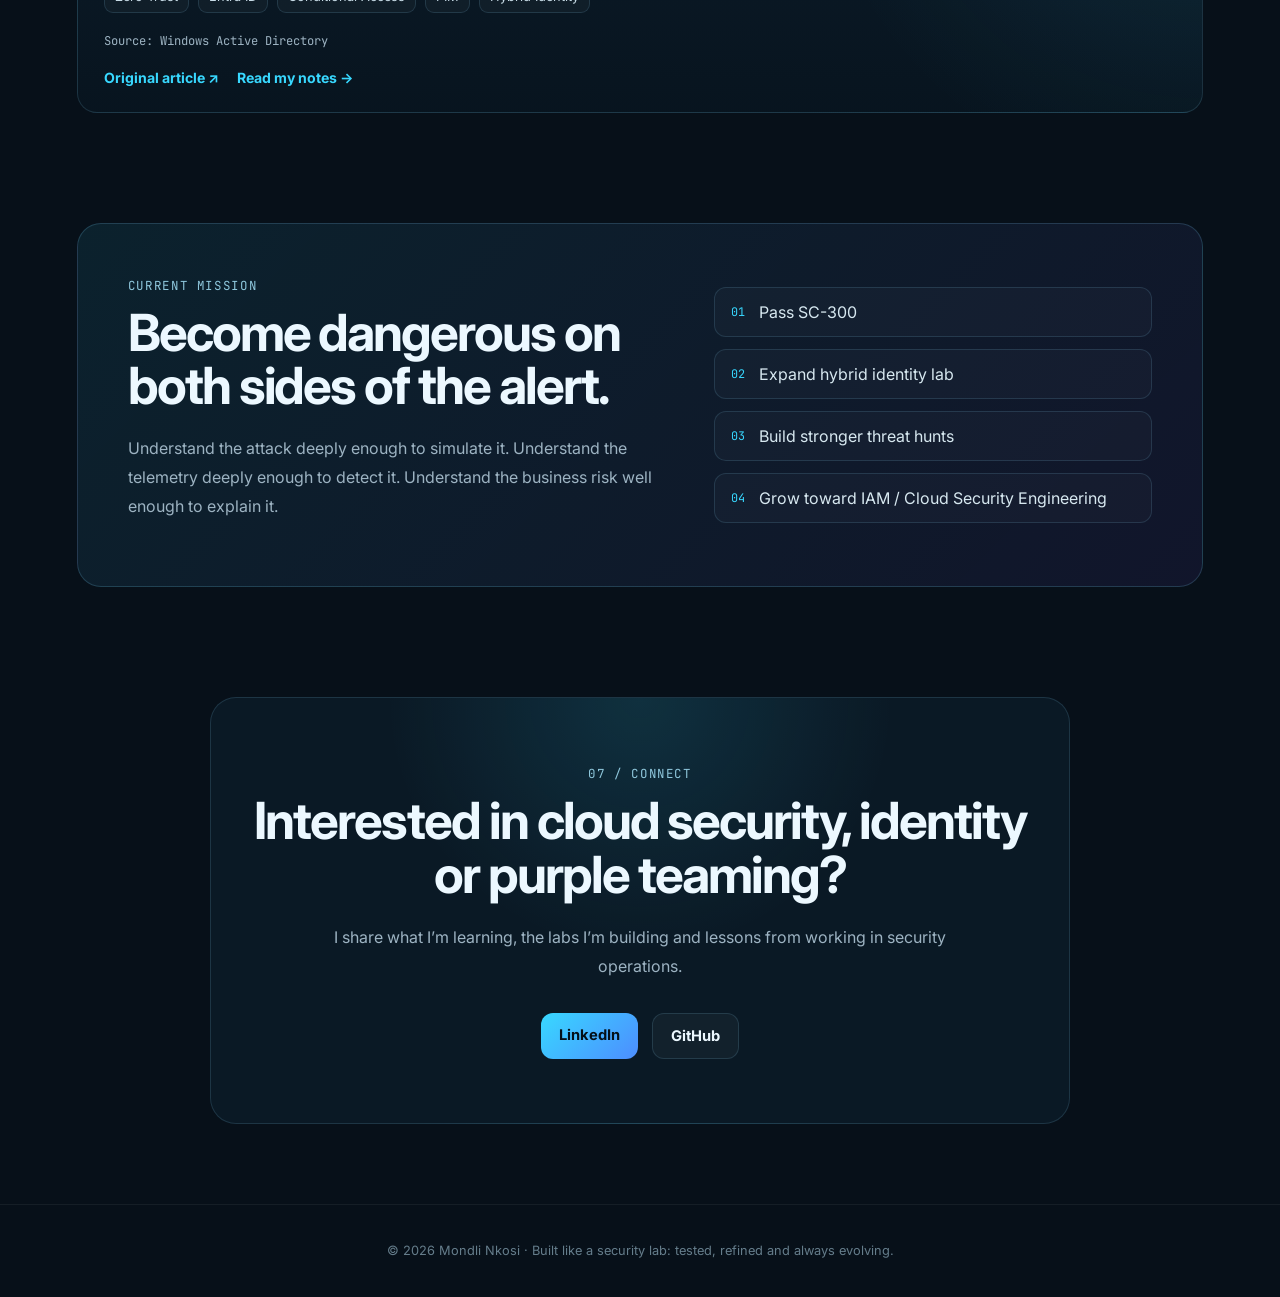
==== commit e74faf66: "Update portfolio career journey timeline" ====
--- a/index.html
+++ b/index.html
@@ -245,10 +245,26 @@
         <h2>Learning in public. Building with purpose.</h2>
       </div>
       <div class="timeline reveal delay-1">
-        <div class="timeline-item"><span>2025–2026</span><h3>Security foundations</h3><p>Built core SOC and cloud security knowledge through labs, TryHackMe and Microsoft fundamentals.</p></div>
-        <div class="timeline-item"><span>2026</span><h3>Cloud Security Analyst</h3><p>Hands-on exposure to Microsoft Sentinel, Defender XDR, Entra ID, Purview, incident investigations and security operations.</p></div>
-        <div class="timeline-item"><span>2026</span><h3>100-Day Cloud Security Challenge</h3><p>Documented daily progress across detection engineering, cloud security, identity, threat hunting and purple-team labs.</p></div>
-        <div class="timeline-item"><span>Now</span><h3>Hybrid identity + offensive Azure</h3><p>Expanding from cloud defense into hybrid identity attack paths, IAM, red-team tradecraft and consulting-style security assessment work.</p></div>
+        <div class="timeline-item">
+          <span>Jun 2024 – Nov 2024 · 6 mos</span>
+          <h3>Cloud Security Intern</h3>
+          <p>Started my professional cloud security journey, building hands-on exposure to security operations, Microsoft security technologies and practical cloud defense.</p>
+        </div>
+        <div class="timeline-item">
+          <span>Dec 2024 – Present</span>
+          <h3>T1, Cloud Security Analyst</h3>
+          <p>Working across Microsoft Sentinel, Defender XDR, Entra ID, Purview, incident investigations, threat hunting, detection engineering and day-to-day cloud security operations.</p>
+        </div>
+        <div class="timeline-item">
+          <span>3 Jul 2026 – 10 Oct 2026</span>
+          <h3>100-Day Cloud Security Challenge</h3>
+          <p>Documenting 100 days of practical growth across detection engineering, cloud security, identity, threat hunting, certifications and purple-team labs — from Day 1 on 3 July 2026 to Day 100 on 10 October 2026.</p>
+        </div>
+        <div class="timeline-item">
+          <span>Now</span>
+          <h3>Hybrid identity + offensive Azure</h3>
+          <p>Expanding from cloud defense into hybrid identity attack paths, IAM, red-team tradecraft and consulting-style security assessment work.</p>
+        </div>
       </div>
     </section>
 
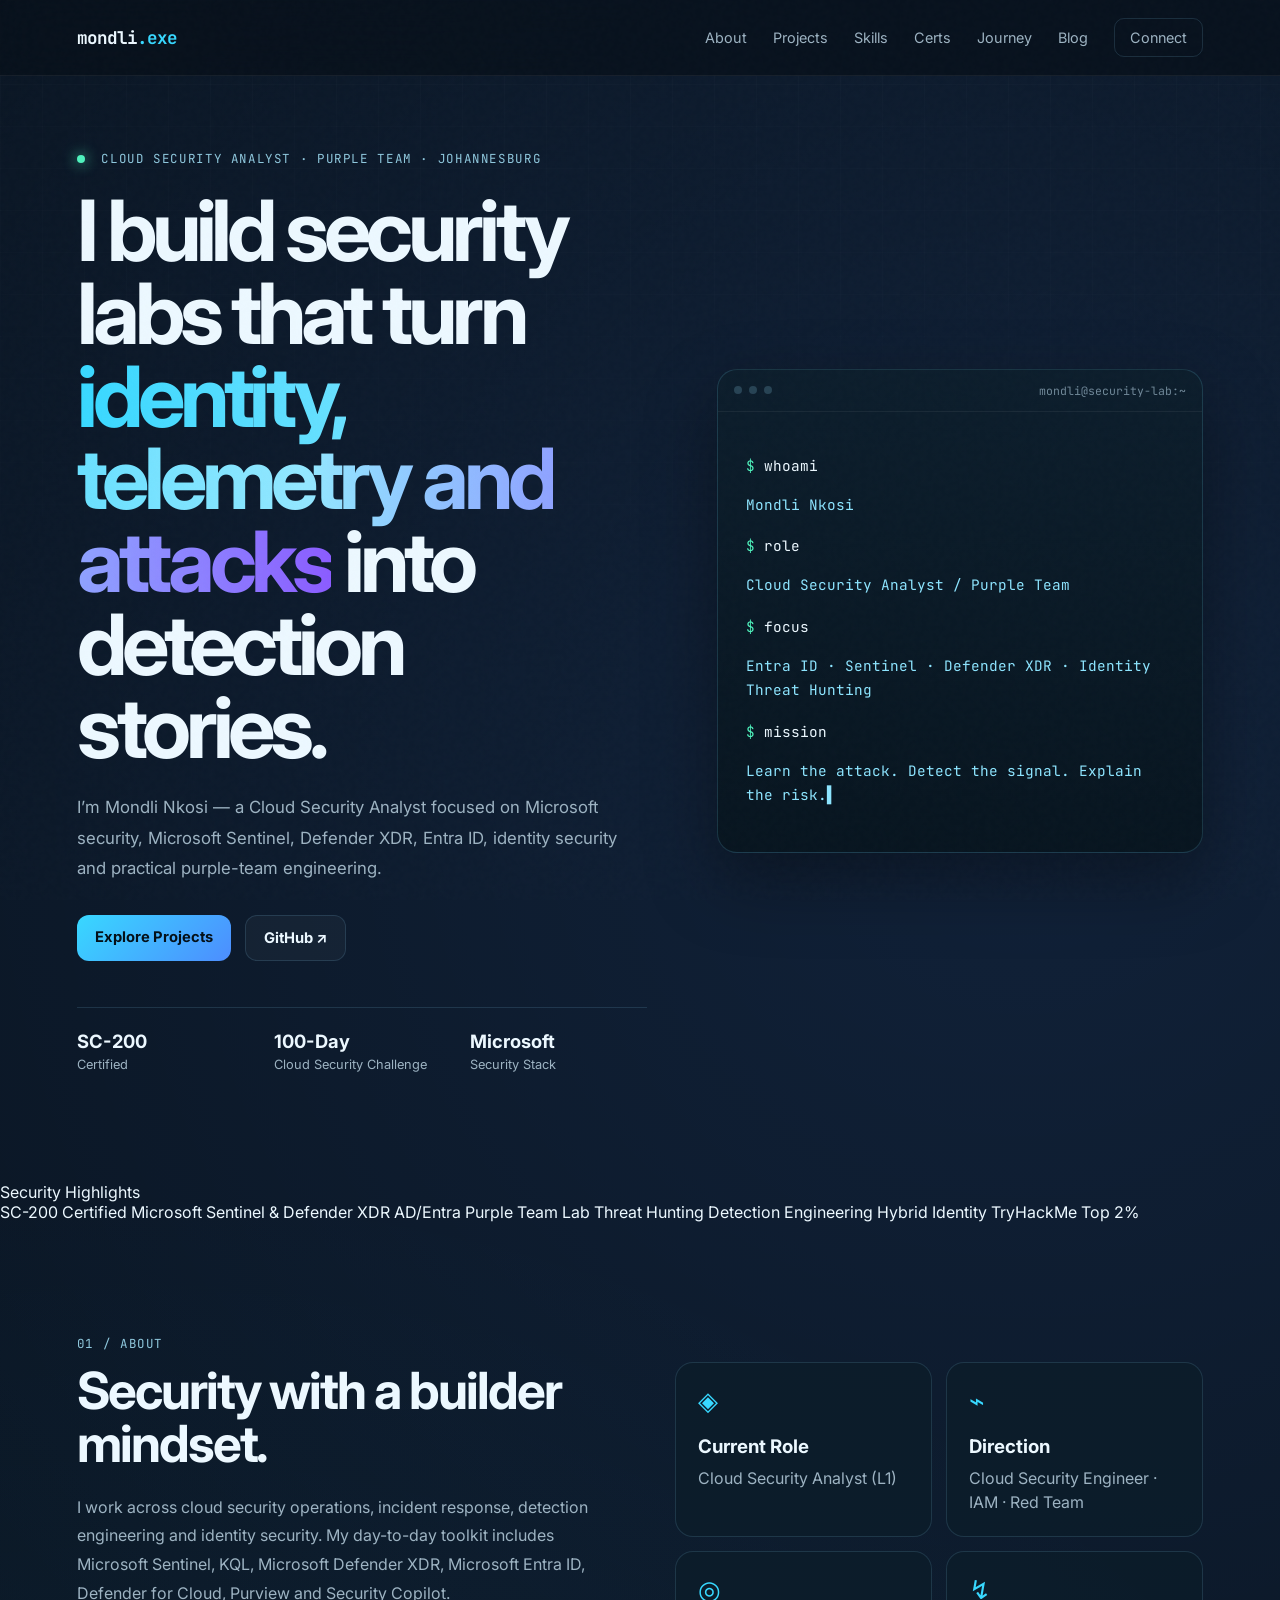
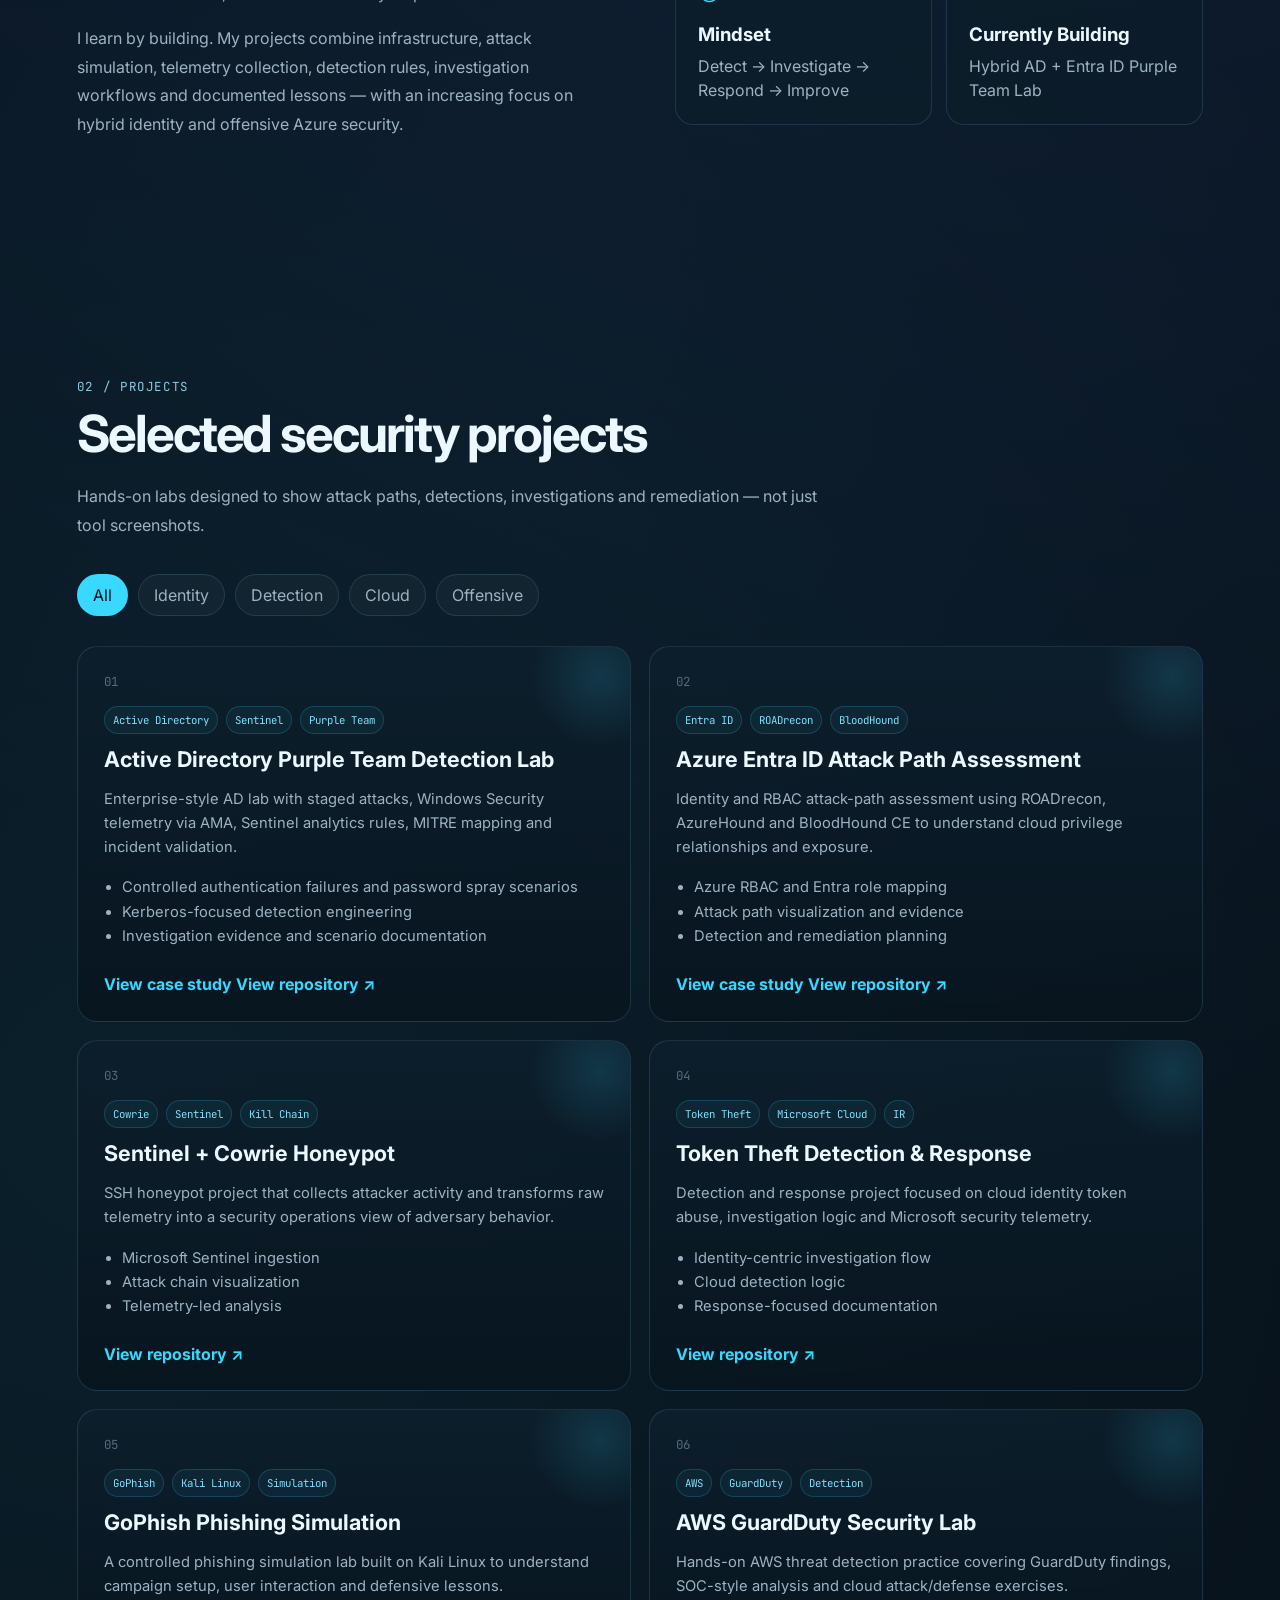
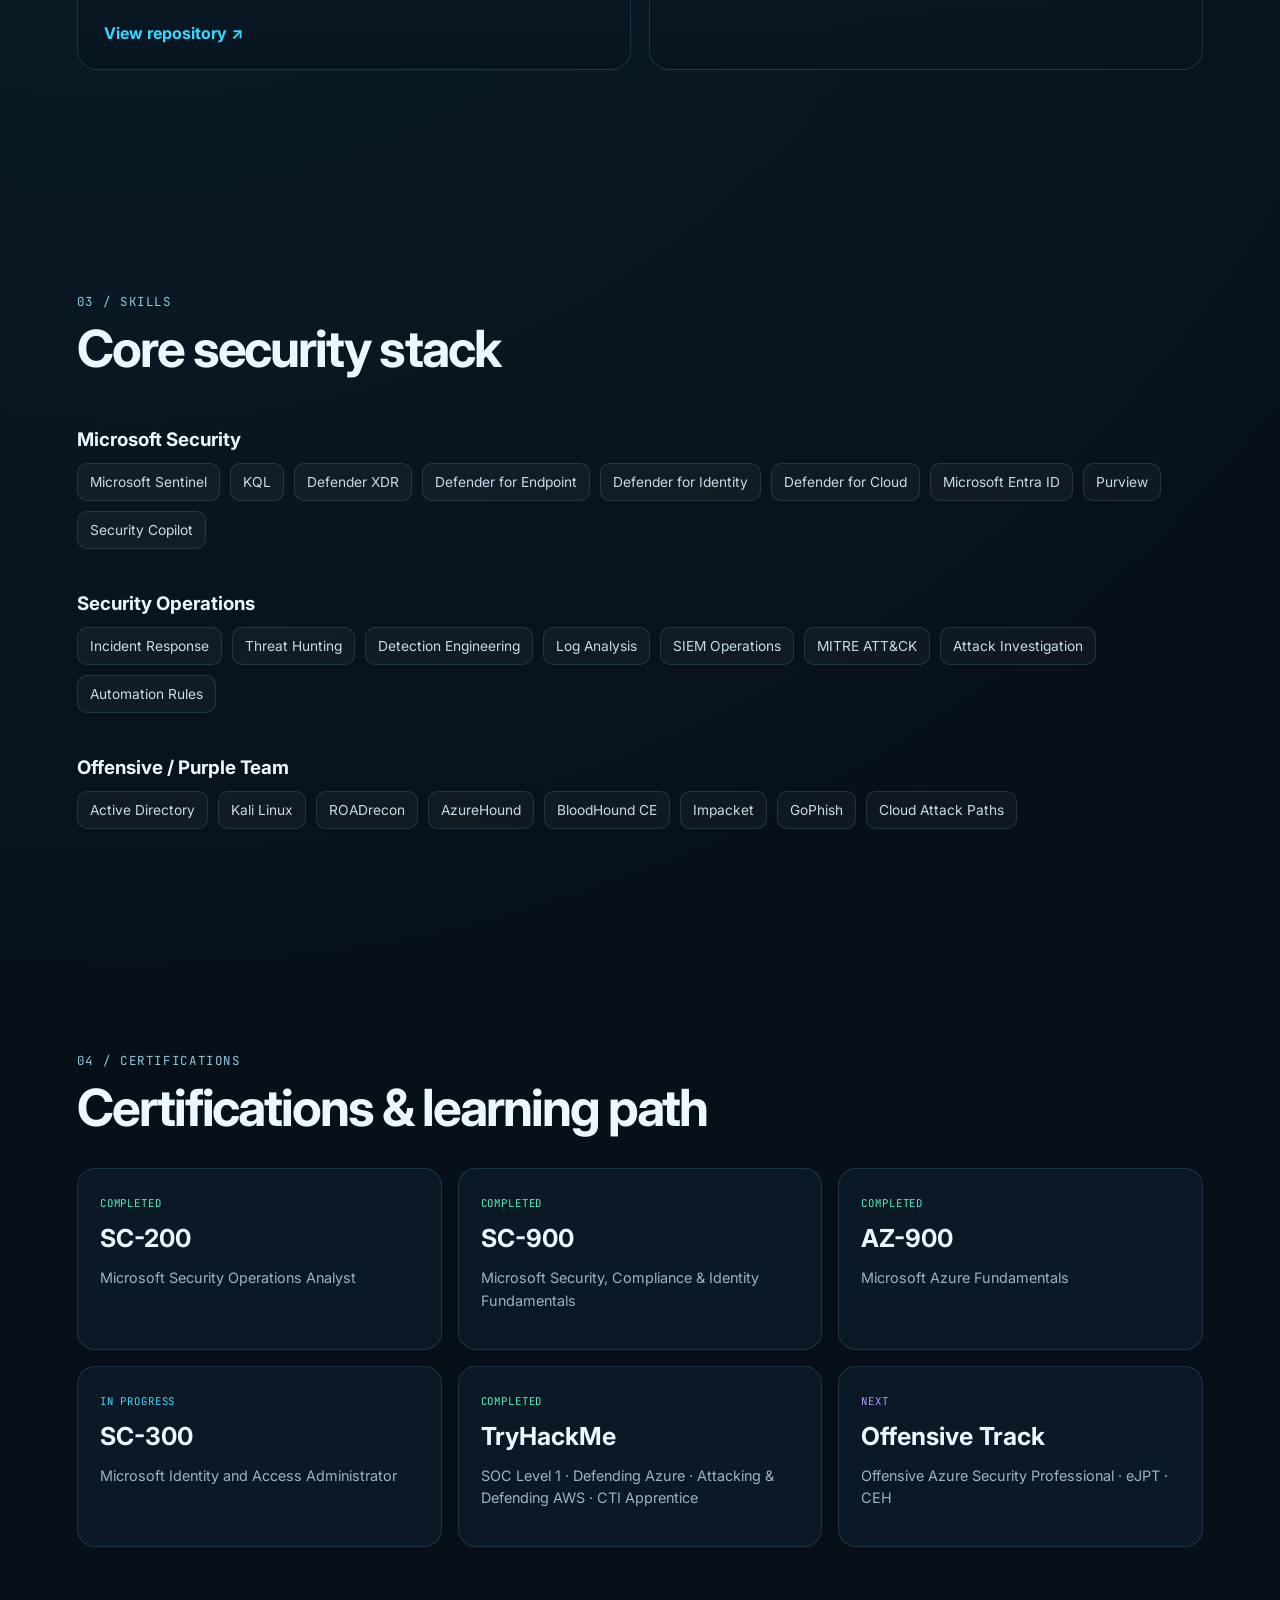
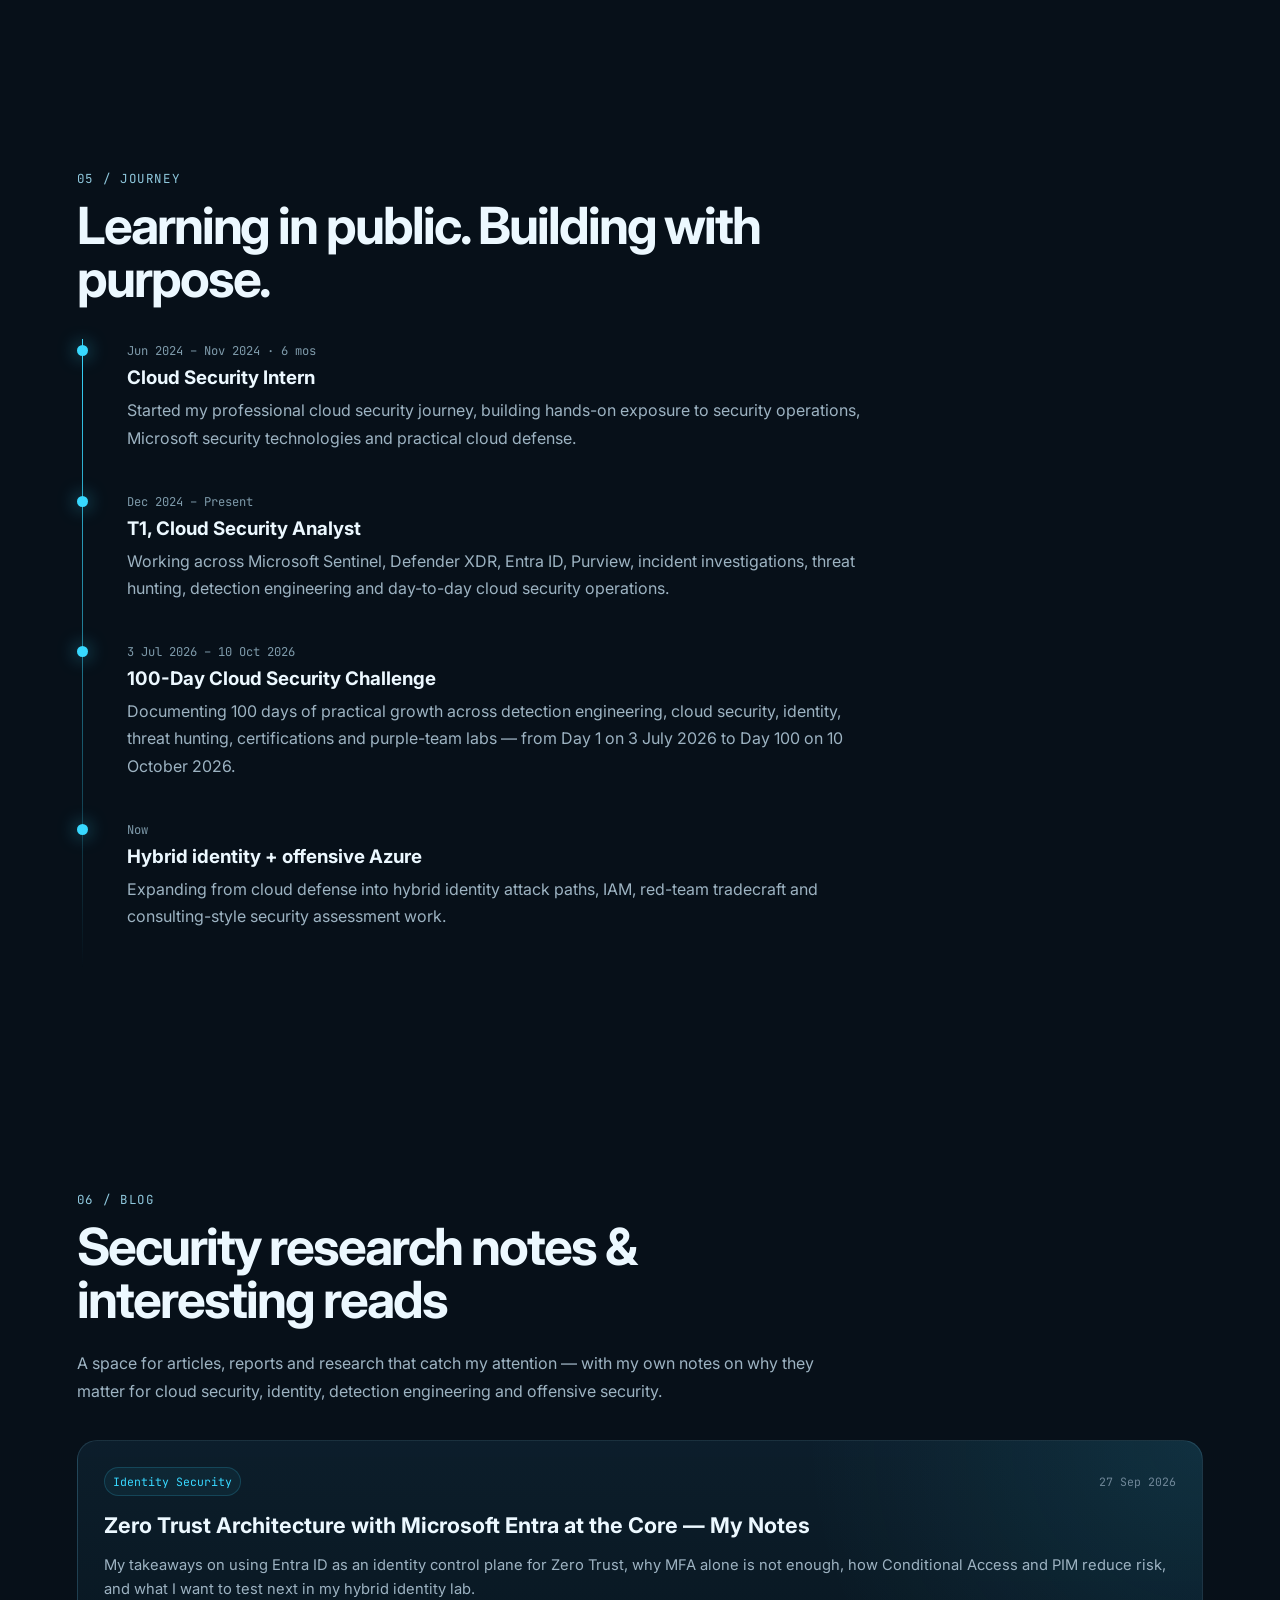
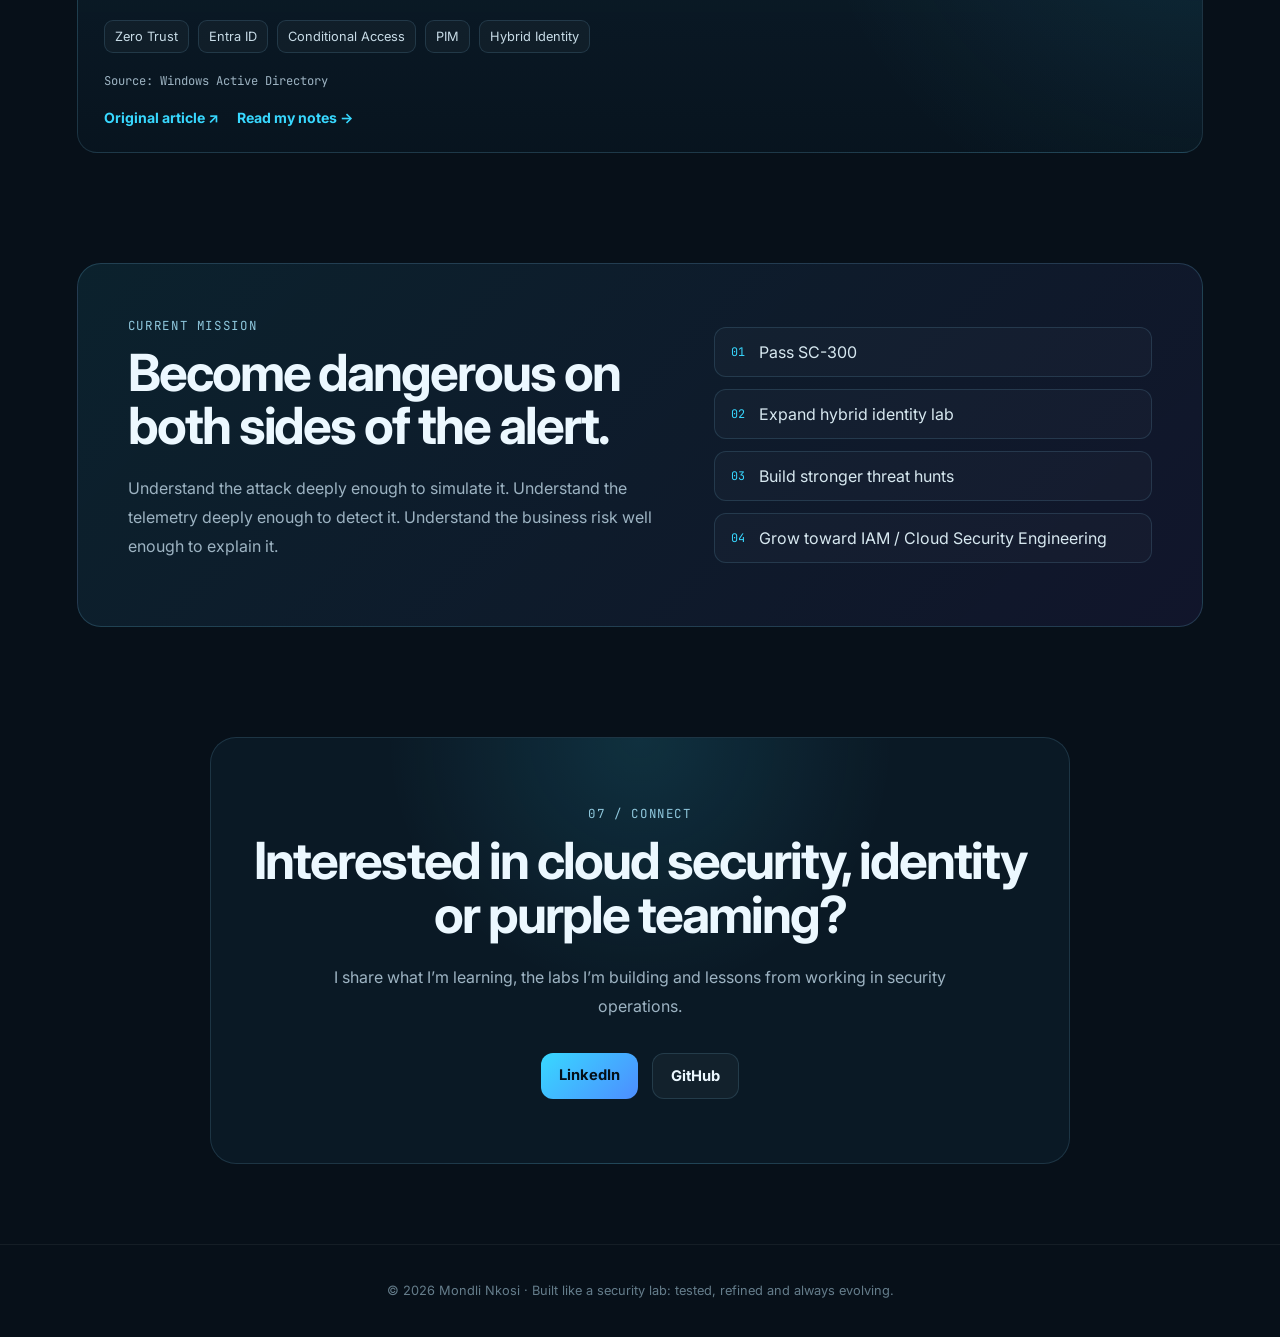
==== commit 35536b0d: "Add security highlights to portfolio" ====
--- a/index.html
+++ b/index.html
@@ -63,6 +63,19 @@
       </div>
     </section>
 
+    <section class="security-highlights reveal">
+      <div class="security-highlights-label">Security Highlights</div>
+      <div class="security-highlights-items">
+        <span>SC-200 Certified</span>
+        <span>Microsoft Sentinel &amp; Defender XDR</span>
+        <span>AD/Entra Purple Team Lab</span>
+        <span>Threat Hunting</span>
+        <span>Detection Engineering</span>
+        <span>Hybrid Identity</span>
+        <span>TryHackMe Top 2%</span>
+      </div>
+    </section>
+
     <section id="about" class="section split-section">
       <div class="section-copy reveal">
         <span class="kicker">01 / About</span>
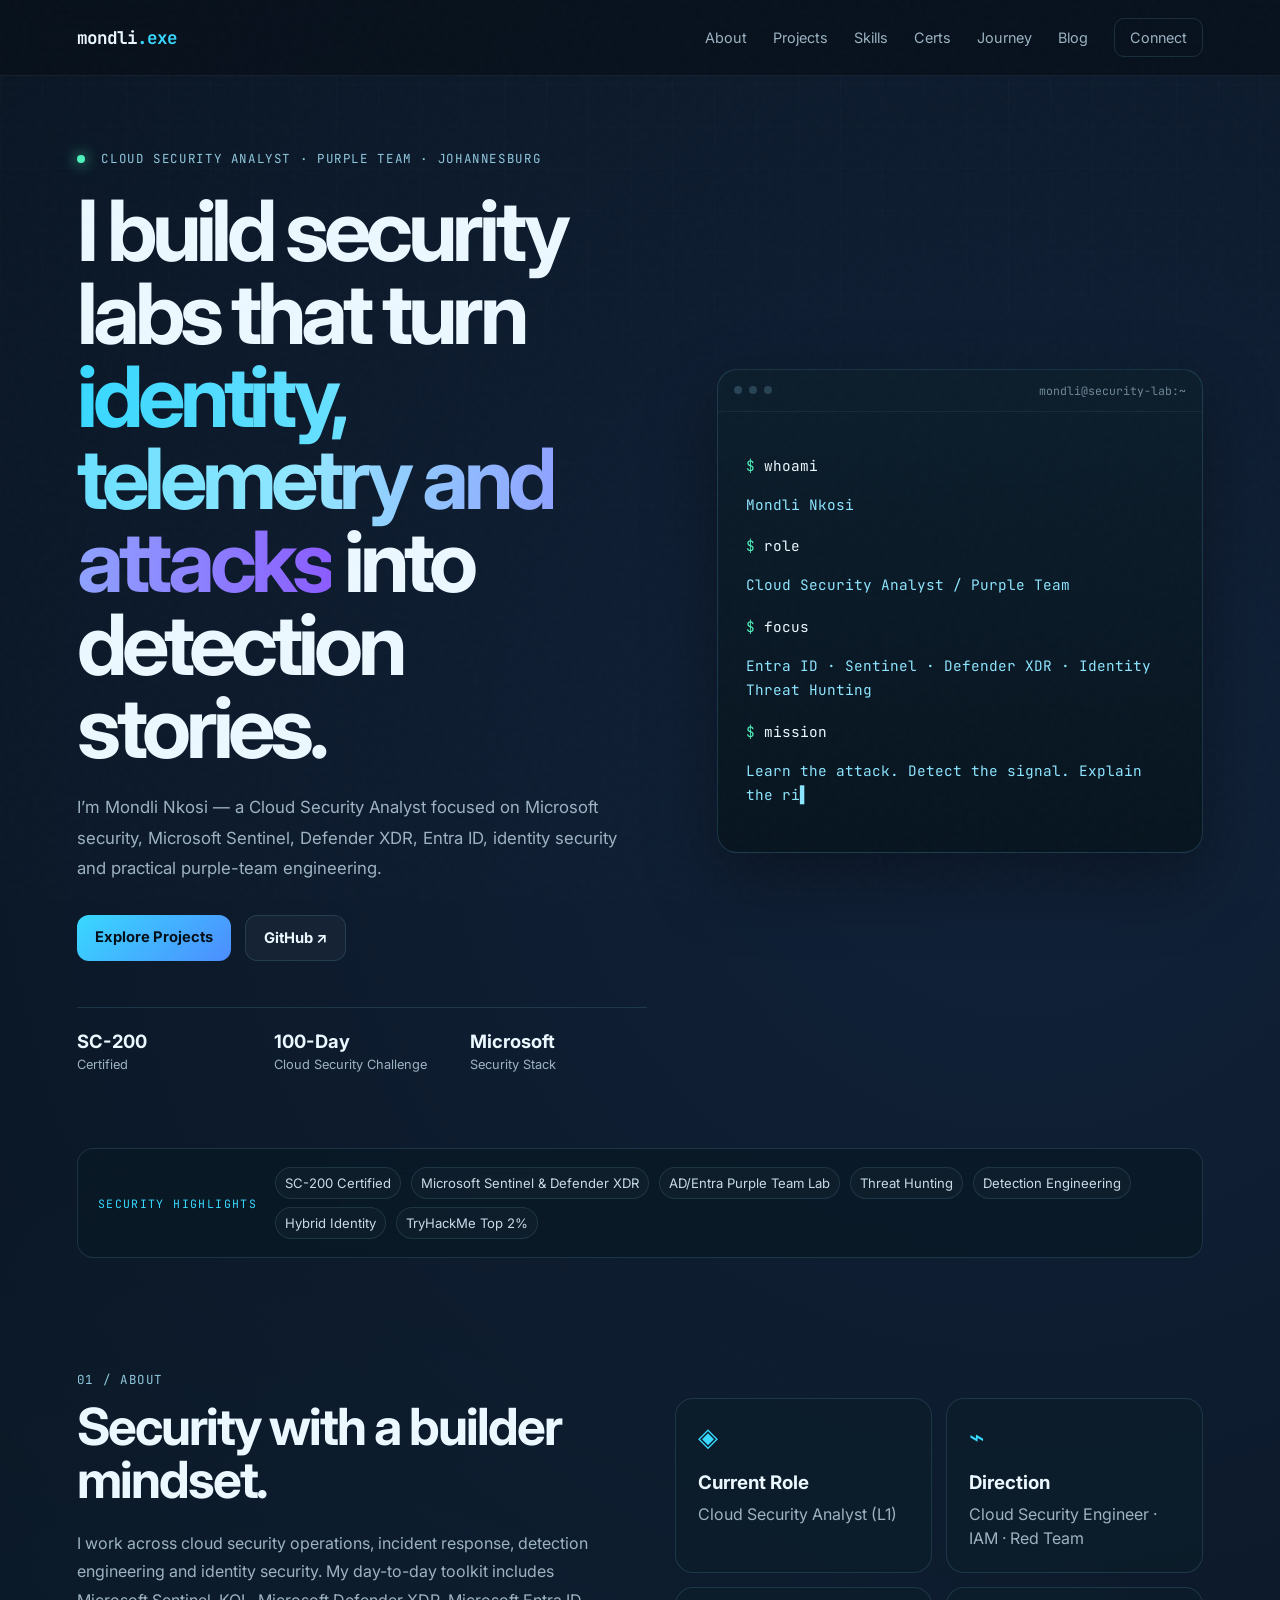
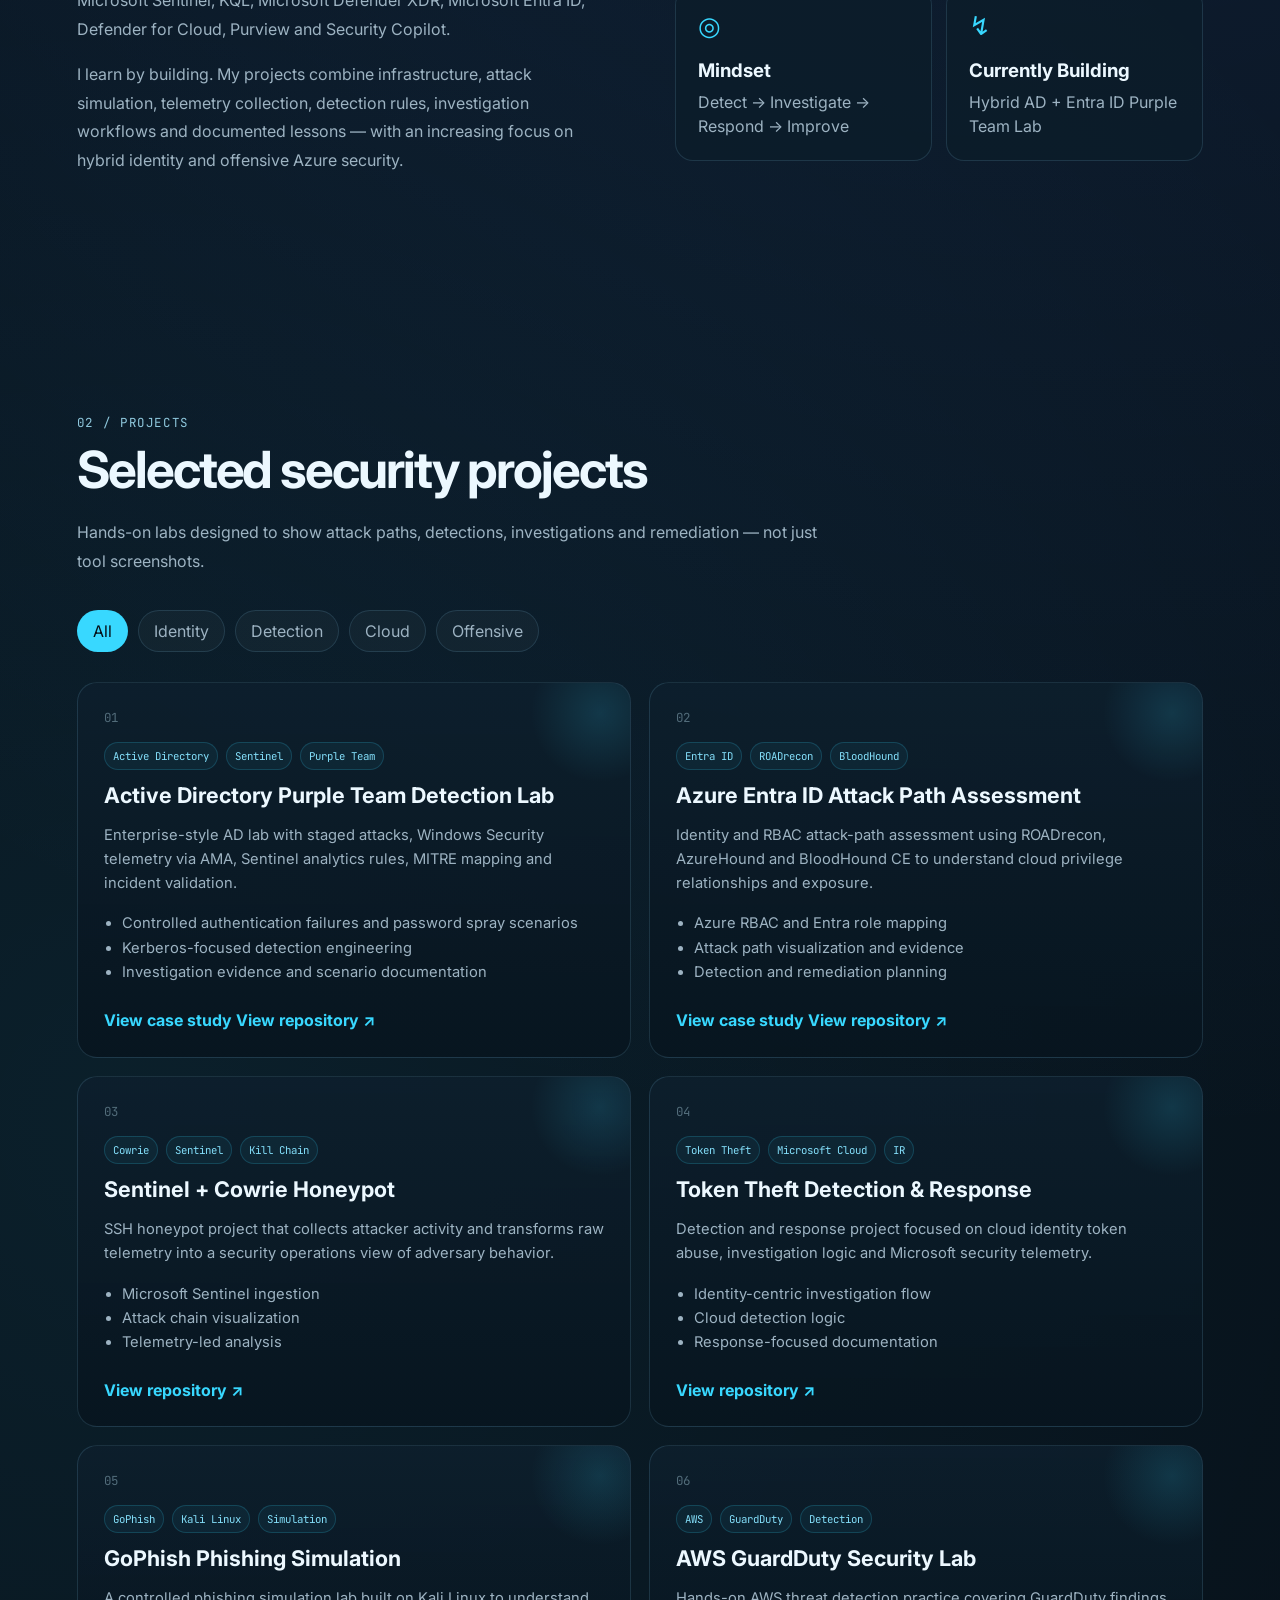
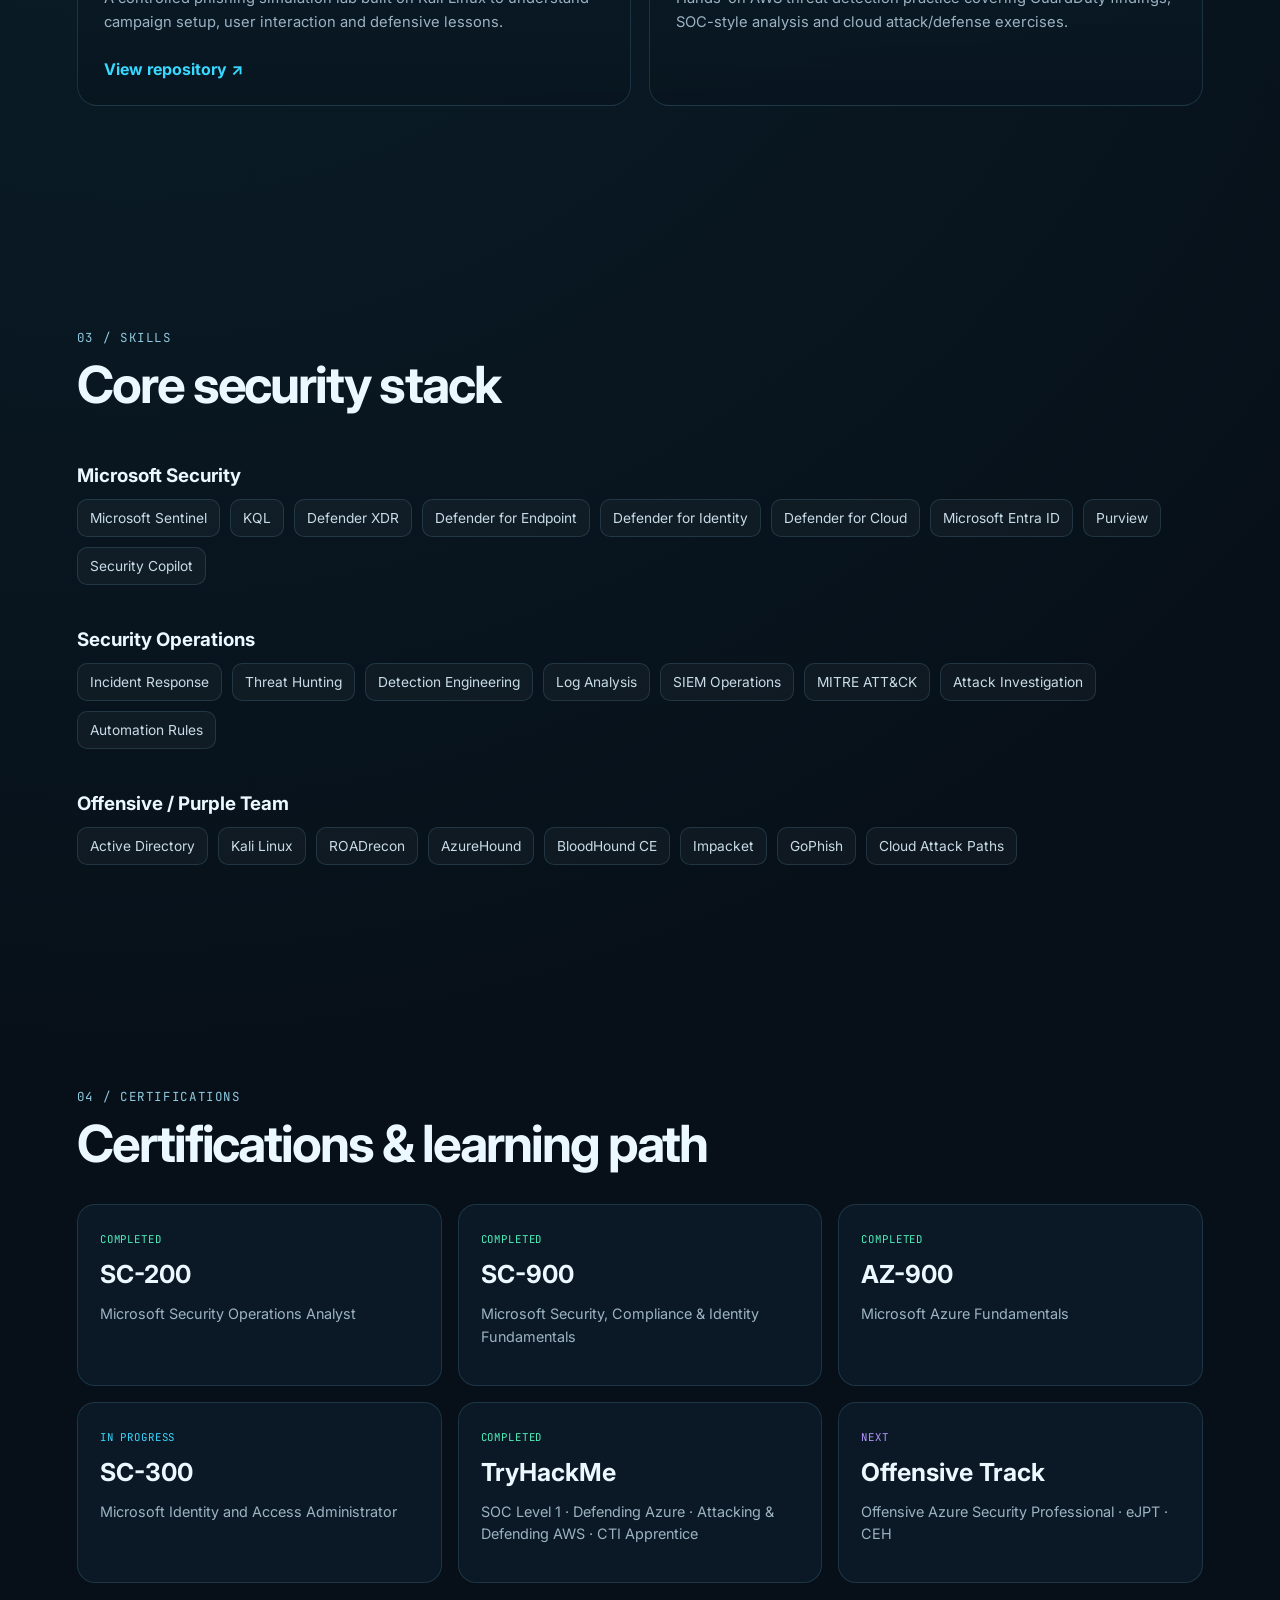
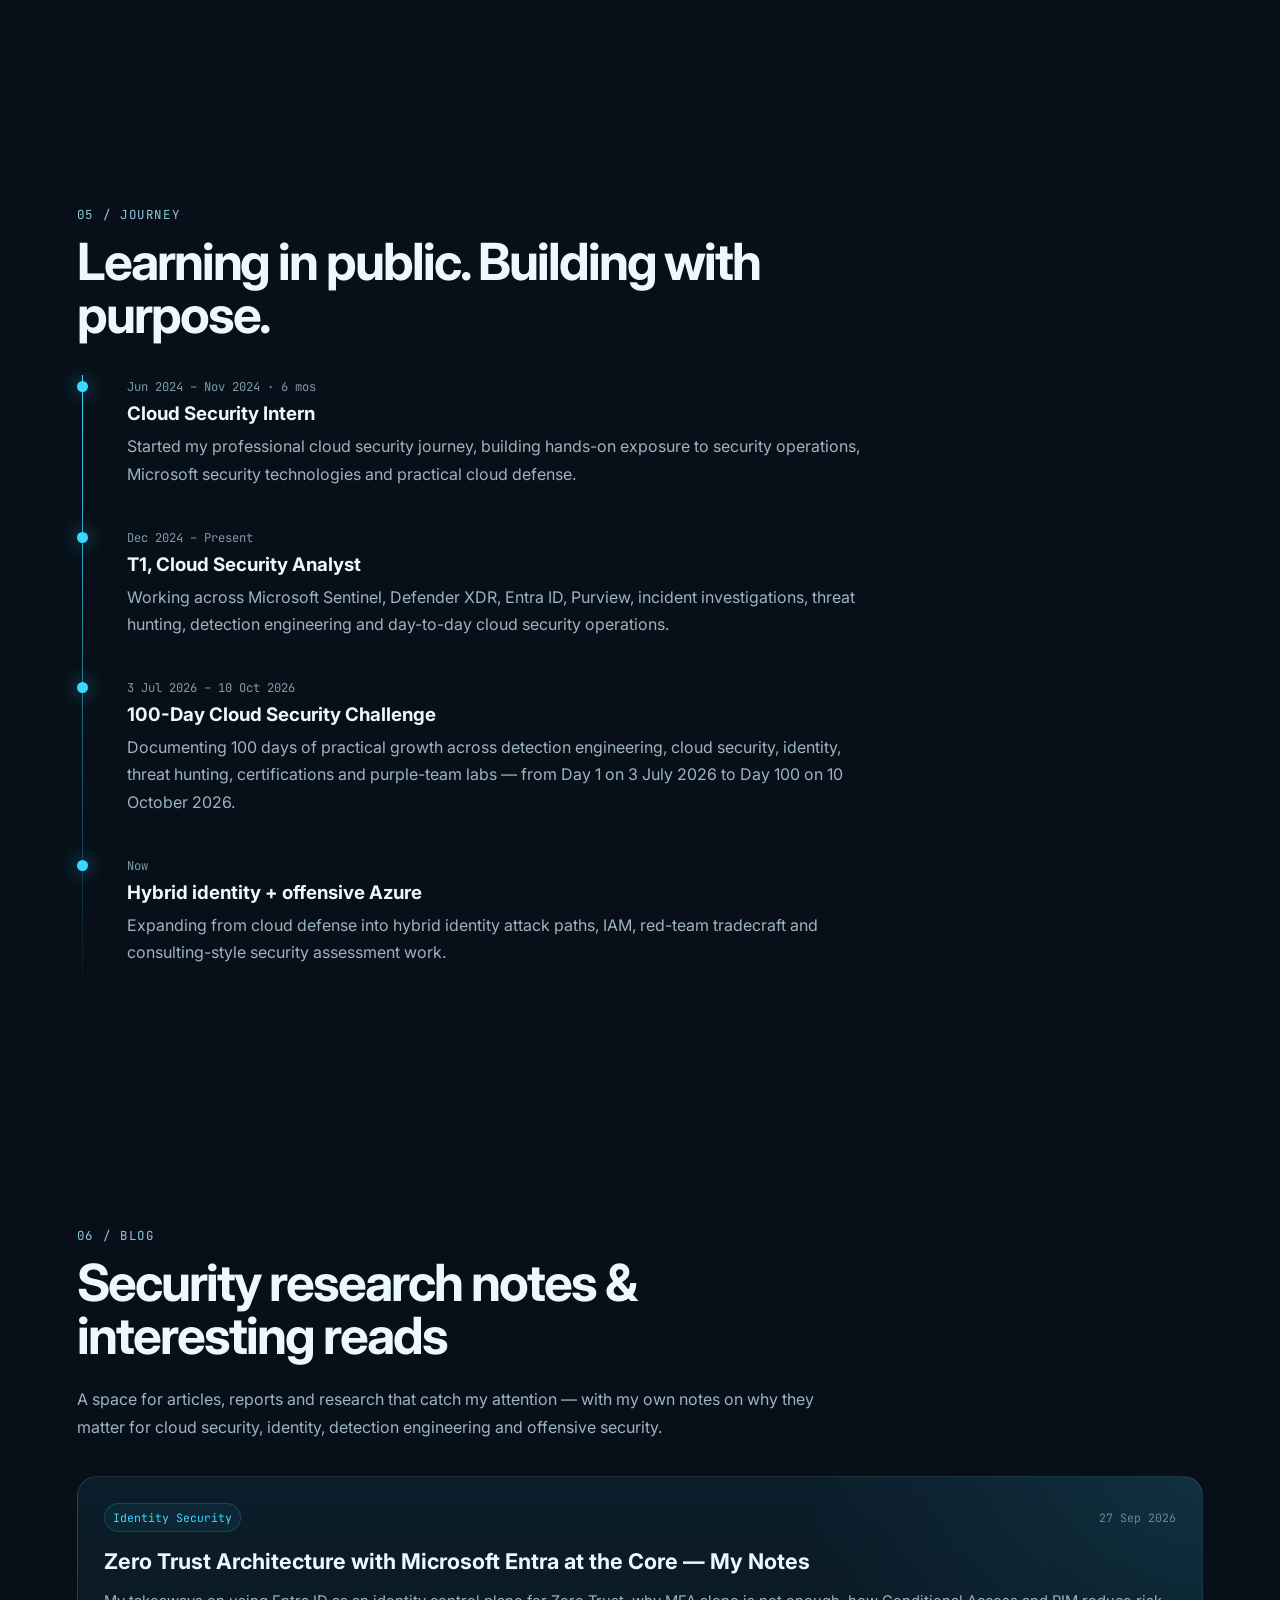
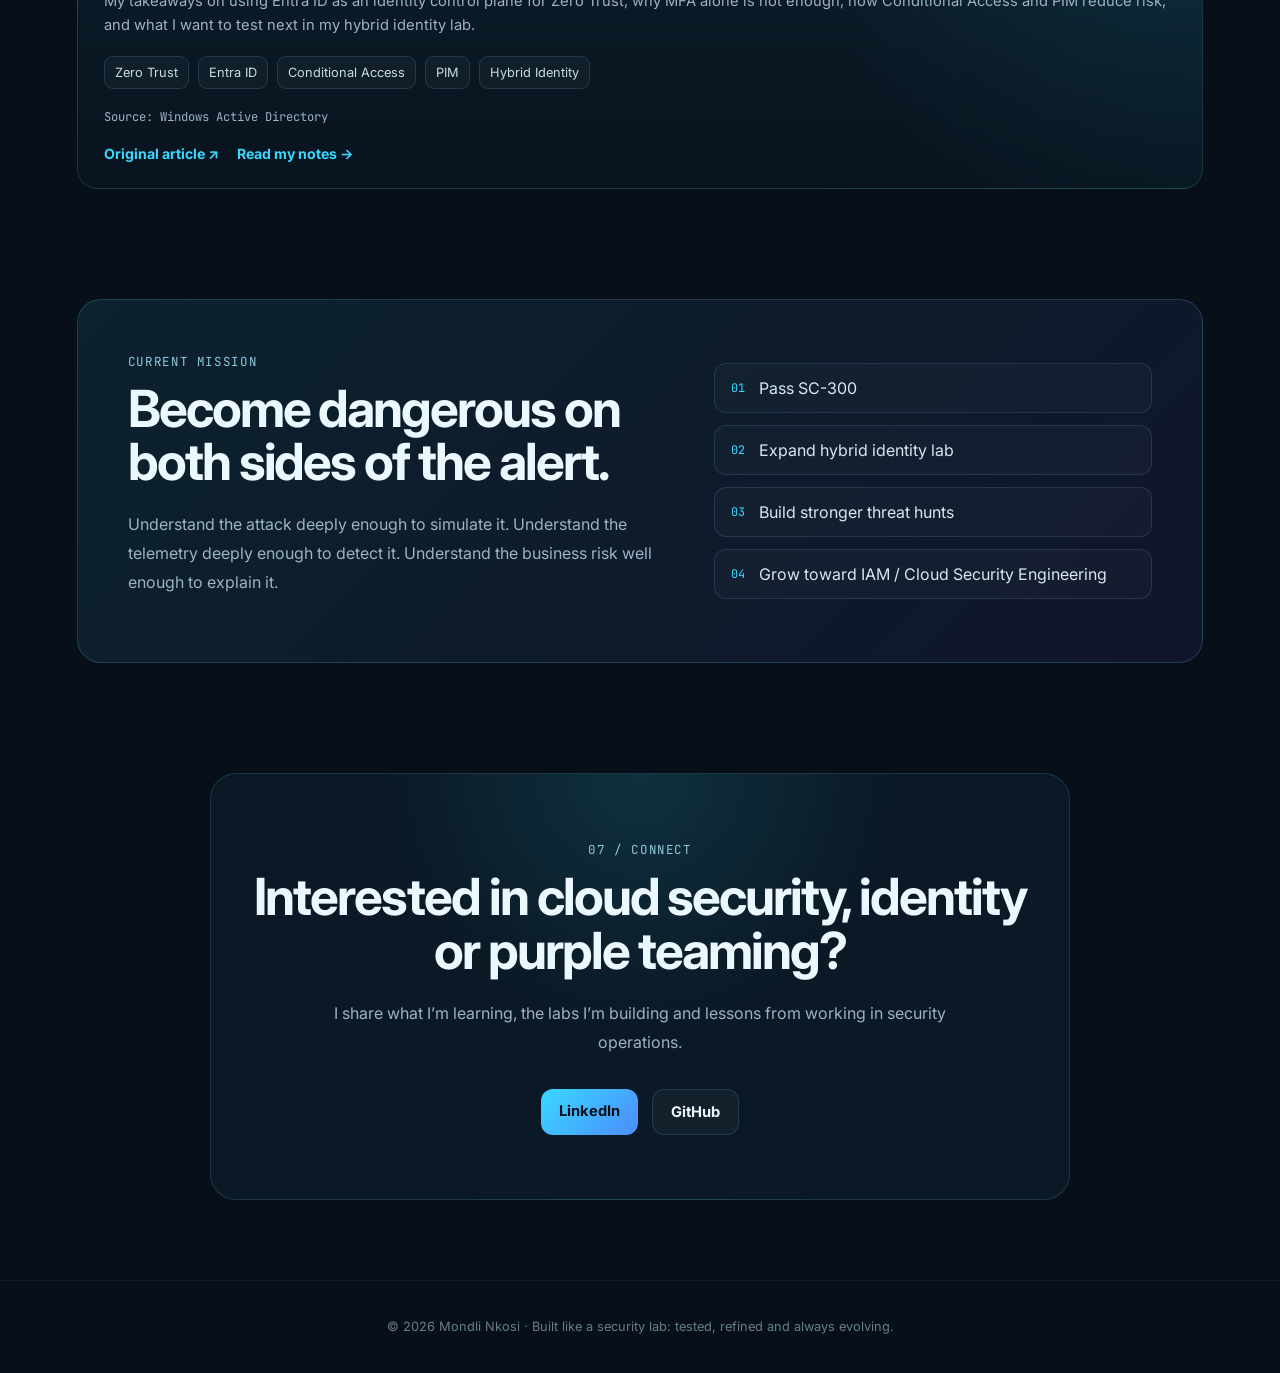
==== commit 2d2b1f12: "Enable portfolio analytics tracking" ====
--- a/index.html
+++ b/index.html
@@ -348,5 +348,6 @@
   </footer>
 
   <script src="script.js"></script>
+  <script src="analytics.js"></script>
 </body>
 </html>
--- a/styles.css
+++ b/styles.css
@@ -405,3 +405,53 @@
   .article-page { border-radius: 18px; }
   .article-nav { gap: 12px; font-size: .78rem; }
 }
+
+
+/* Security highlights */
+.security-highlights {
+  width: min(1180px, 88vw);
+  margin: -34px auto 0;
+  padding: 18px 20px;
+  border: 1px solid var(--line);
+  border-radius: 16px;
+  background: rgba(10, 25, 37, 0.78);
+  backdrop-filter: blur(14px);
+  display: grid;
+  grid-template-columns: auto 1fr;
+  gap: 18px;
+  align-items: center;
+}
+
+.security-highlights-label {
+  font-family: 'JetBrains Mono', monospace;
+  text-transform: uppercase;
+  letter-spacing: .12em;
+  font-size: .72rem;
+  color: var(--cyan);
+  white-space: nowrap;
+}
+
+.security-highlights-items {
+  display: flex;
+  flex-wrap: wrap;
+  gap: 8px 10px;
+}
+
+.security-highlights-items span {
+  color: #c8dce7;
+  font-size: .82rem;
+  padding: 7px 9px;
+  border: 1px solid rgba(140, 219, 255, 0.12);
+  background: rgba(255,255,255,.025);
+  border-radius: 999px;
+}
+
+@media (max-width: 700px) {
+  .security-highlights {
+    grid-template-columns: 1fr;
+    margin-top: -18px;
+  }
+  .security-highlights-label {
+    white-space: normal;
+  }
+}
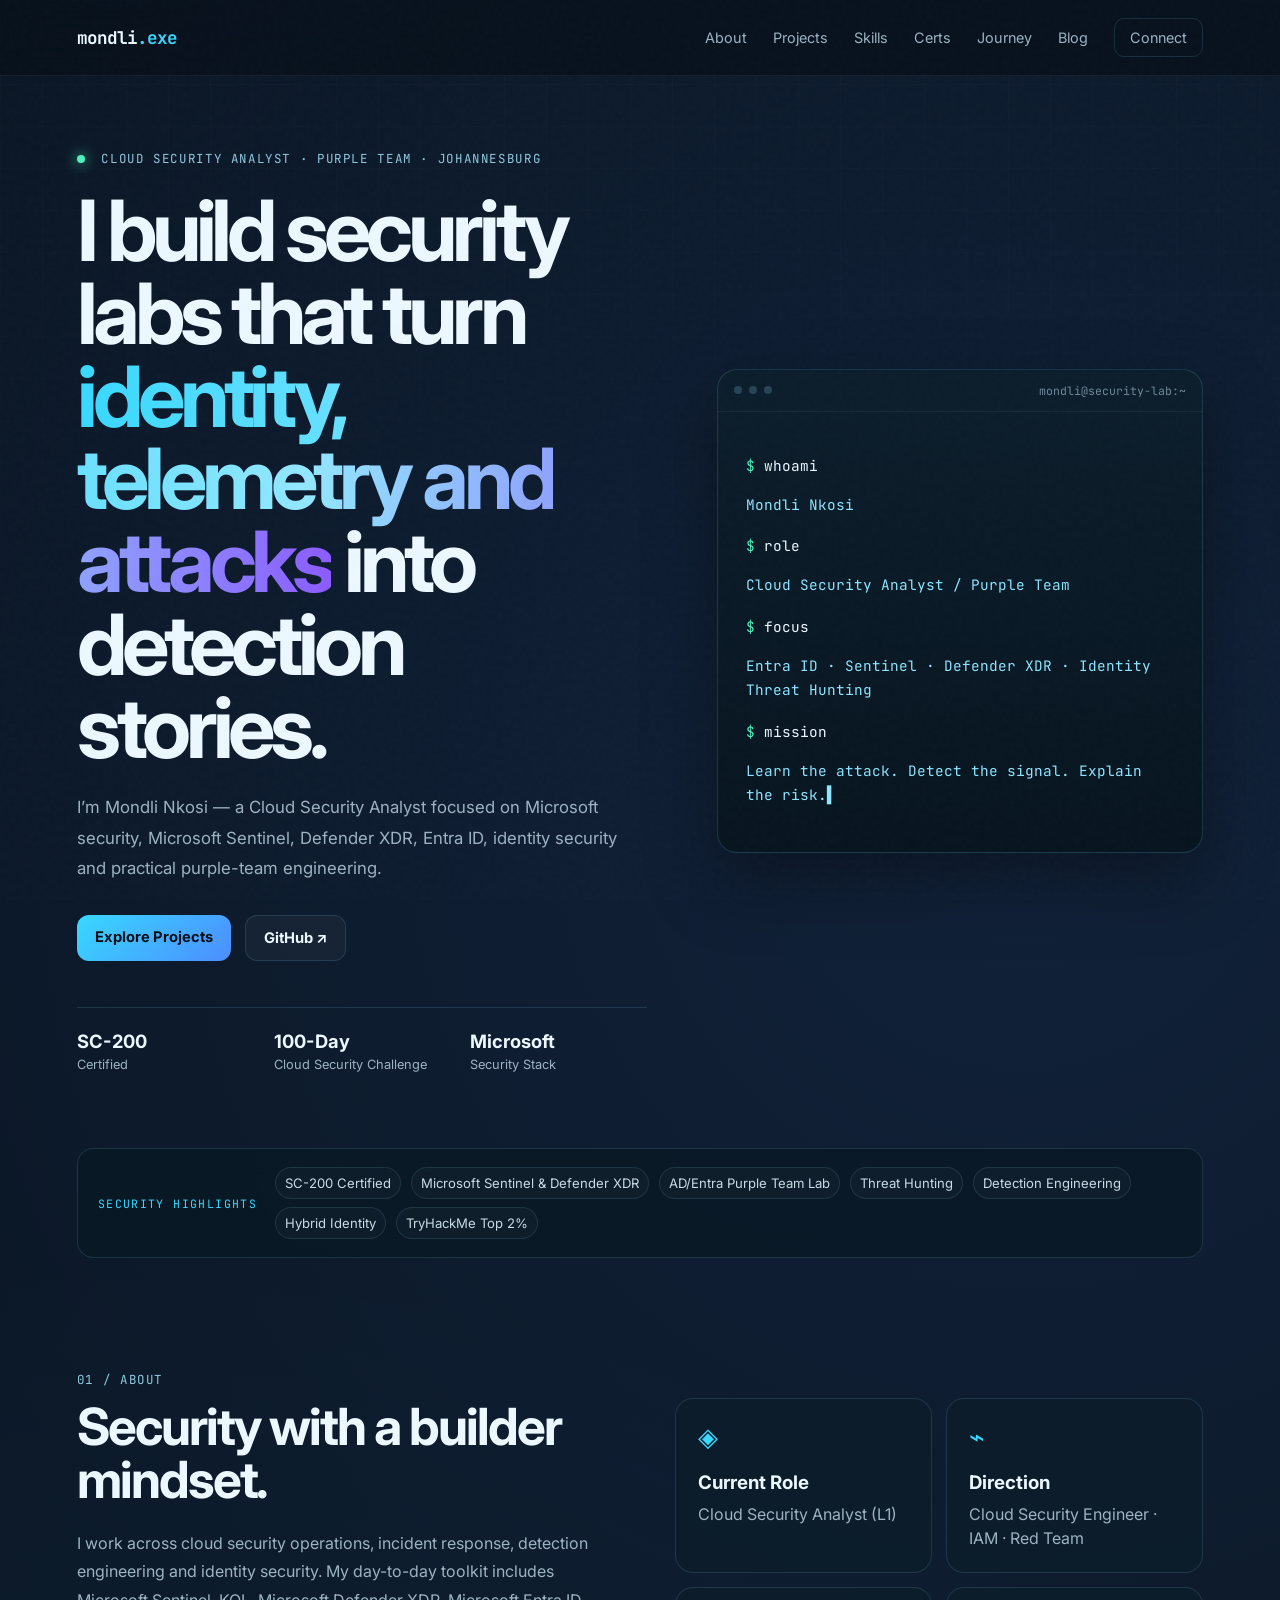
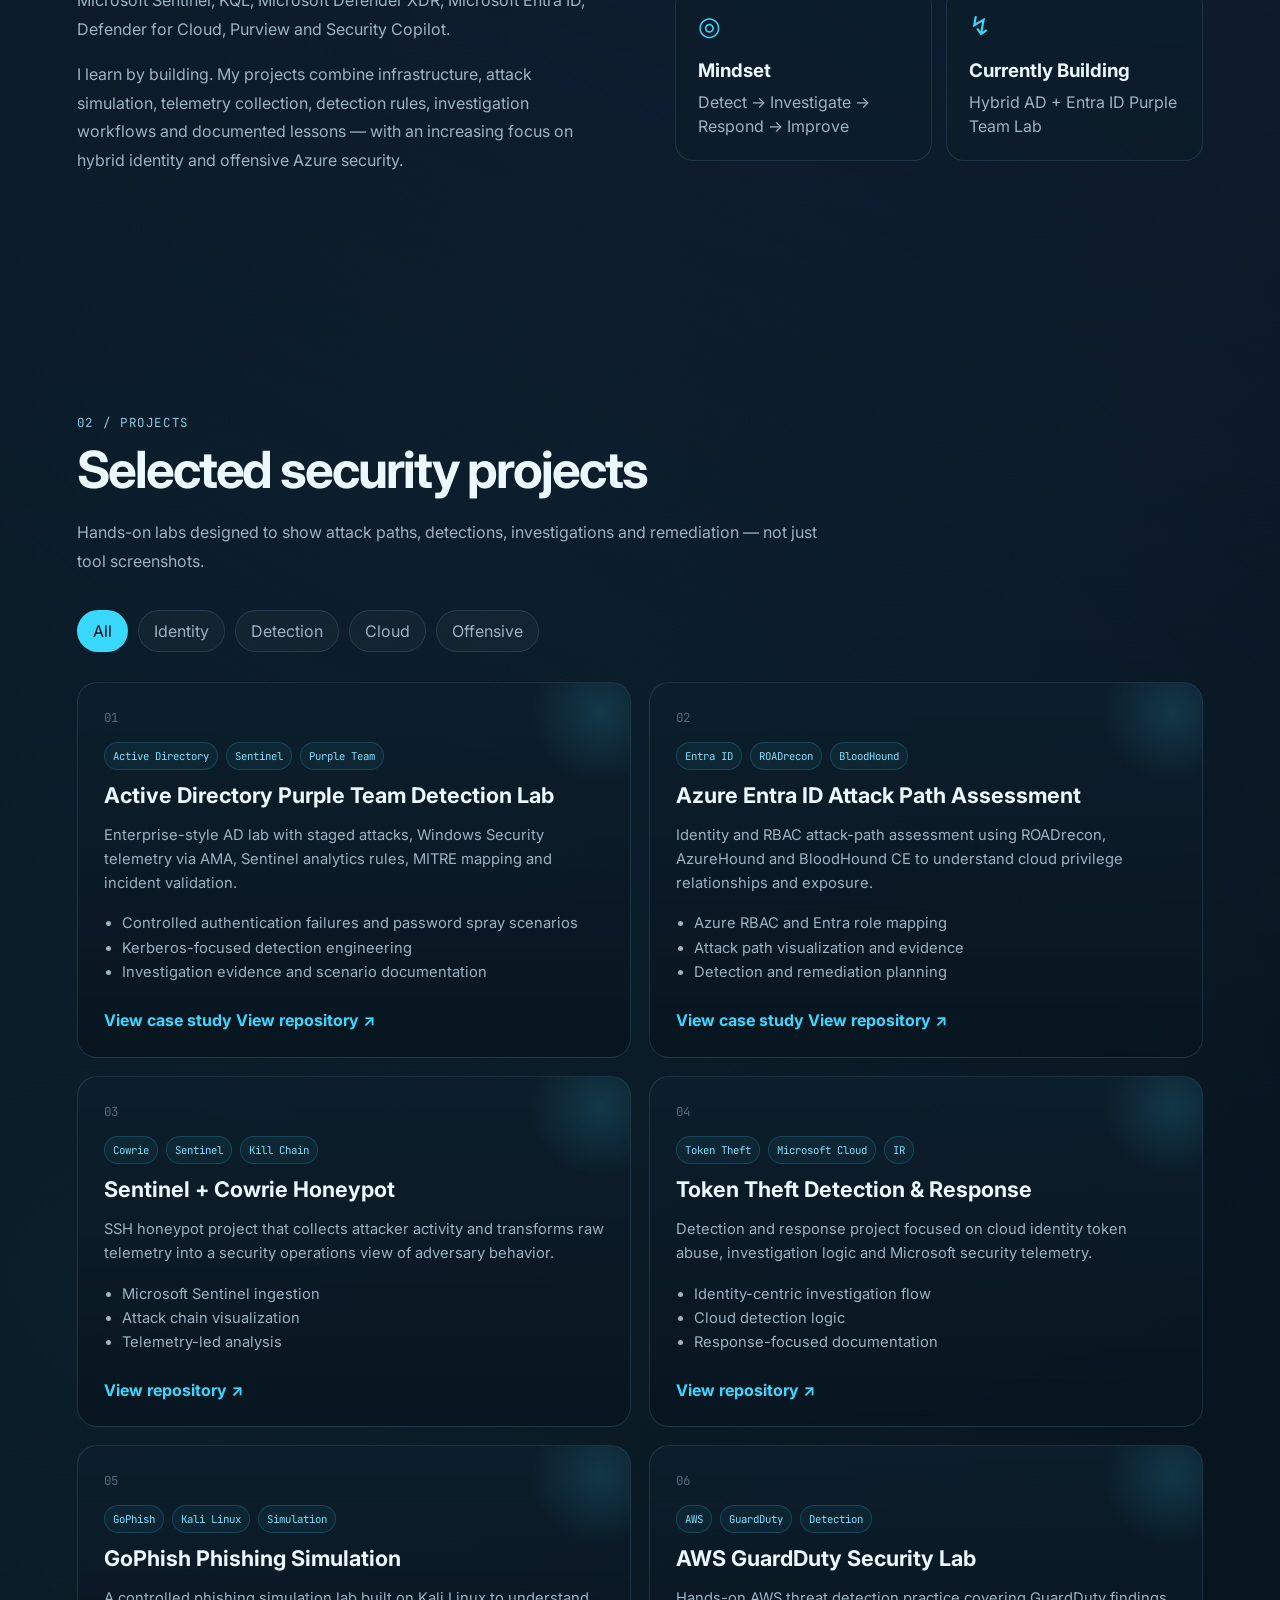
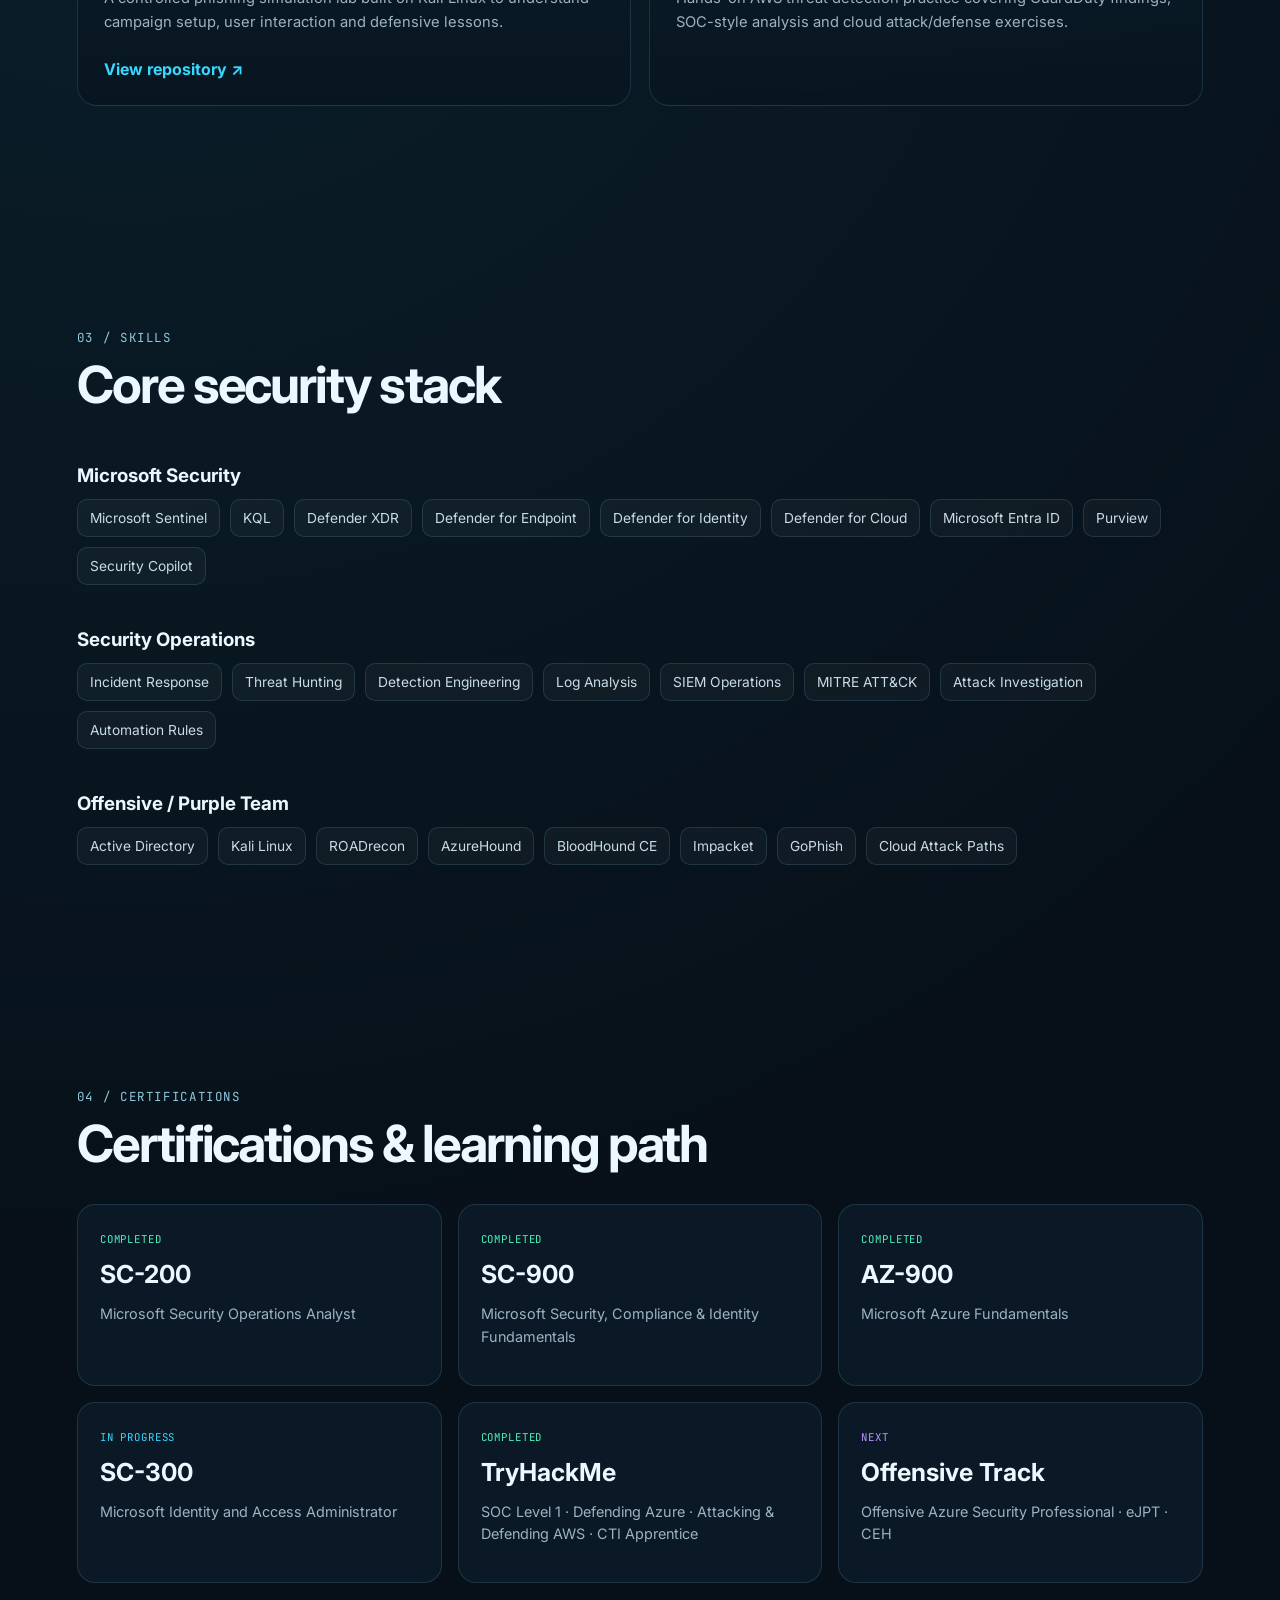
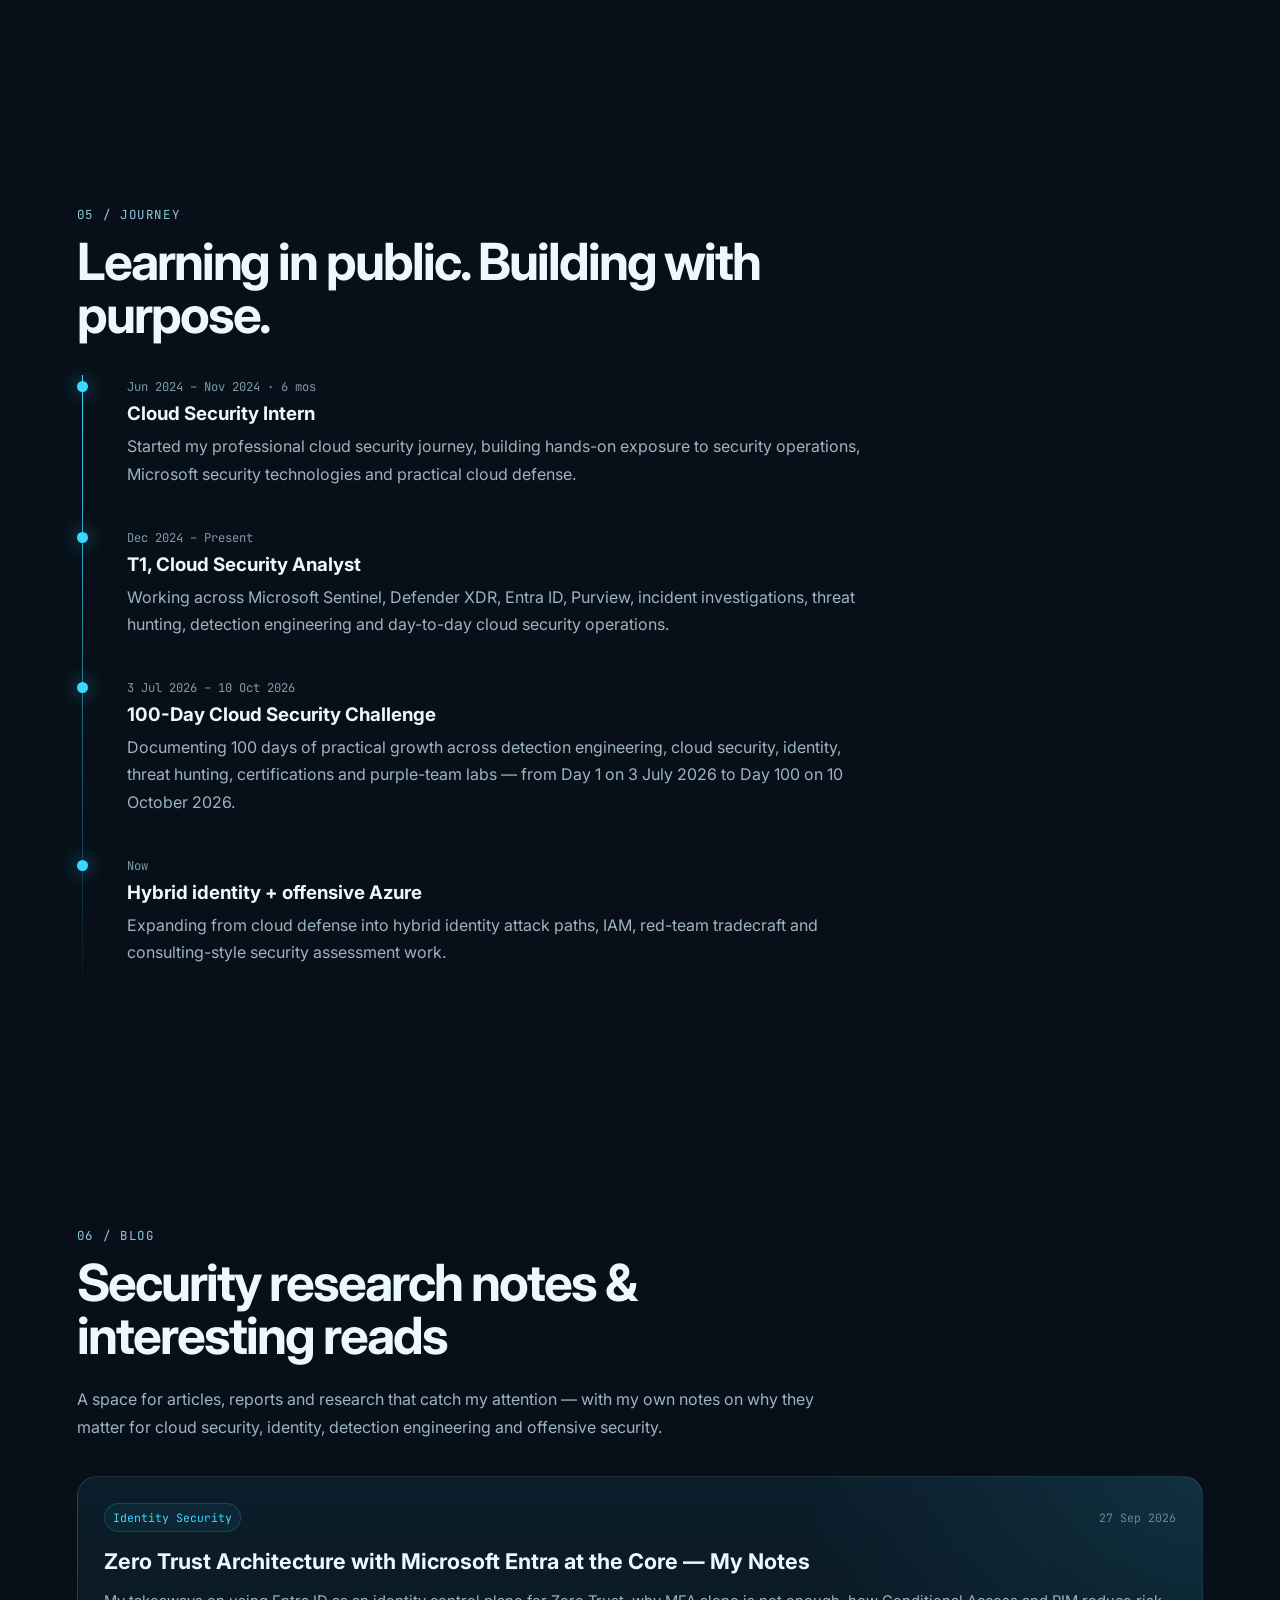
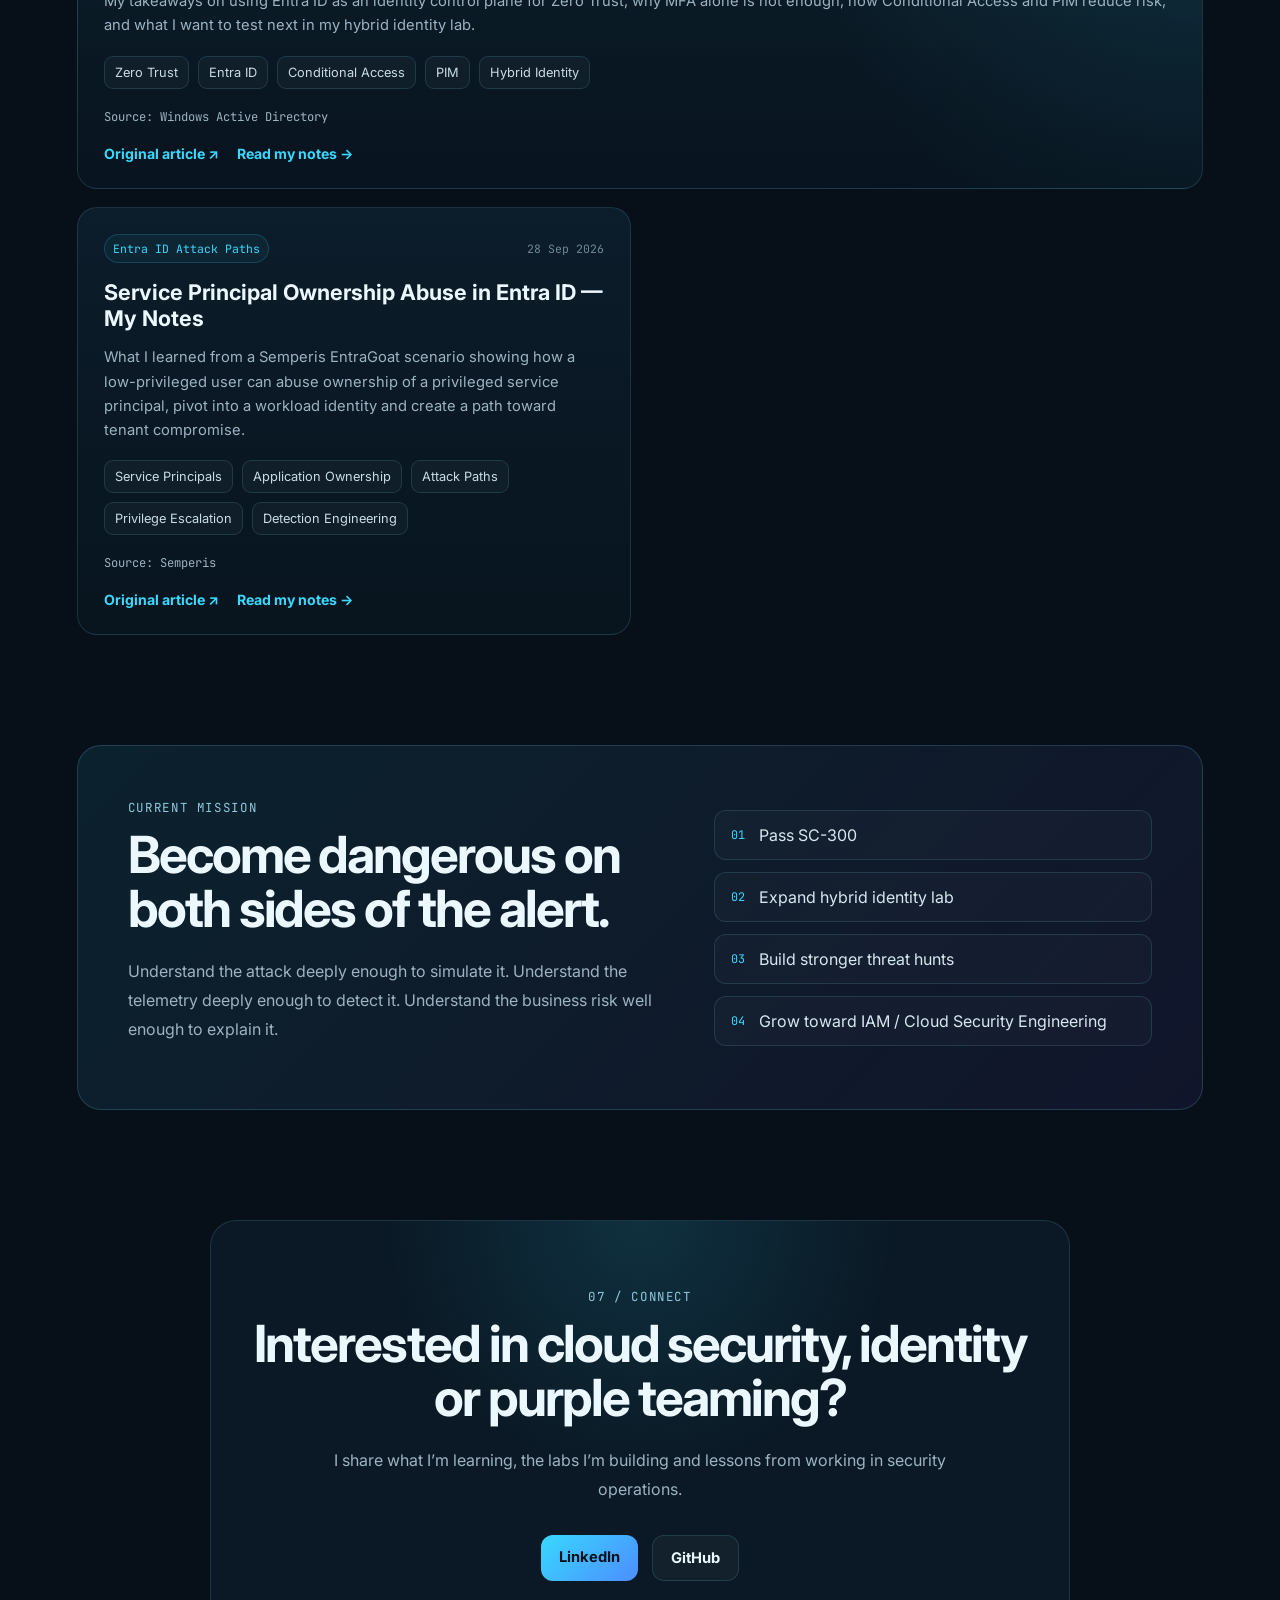
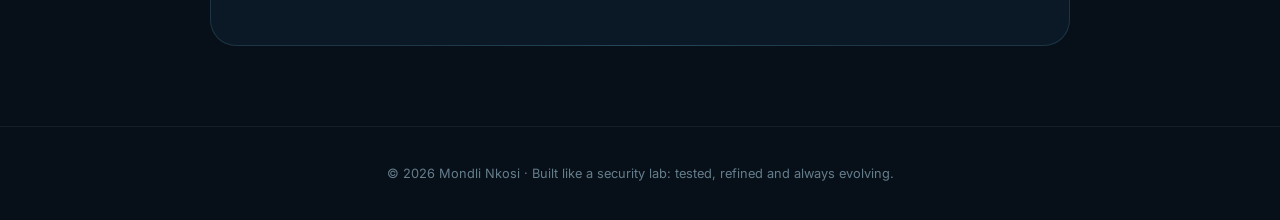
==== commit 01fffdc8: "Add second Entra ID blog post to portfolio" ====
--- a/index.html
+++ b/index.html
@@ -313,6 +313,29 @@
             <a href="blog-zero-trust-entra.html">Read my notes →</a>
           </div>
         </article>
+
+        <article class="blog-card reveal delay-1">
+          <div class="blog-meta">
+            <span class="blog-topic">Entra ID Attack Paths</span>
+            <time datetime="2026-09-28">28 Sep 2026</time>
+          </div>
+          <h3>Service Principal Ownership Abuse in Entra ID — My Notes</h3>
+          <p>
+            What I learned from a Semperis EntraGoat scenario showing how a low-privileged user can abuse ownership of a privileged service principal, pivot into a workload identity and create a path toward tenant compromise.
+          </p>
+          <div class="blog-takeaways">
+            <span>Service Principals</span>
+            <span>Application Ownership</span>
+            <span>Attack Paths</span>
+            <span>Privilege Escalation</span>
+            <span>Detection Engineering</span>
+          </div>
+          <div class="blog-source">Source: Semperis</div>
+          <div class="blog-actions">
+            <a href="https://www.semperis.com/blog/service-principal-ownership-abuse-in-entra-id/" target="_blank" rel="noreferrer">Original article ↗</a>
+            <a href="blog-service-principal-ownership-abuse.html">Read my notes →</a>
+          </div>
+        </article>
       </div>
     </section>
 
--- a/styles.css
+++ b/styles.css
@@ -455,3 +455,129 @@
     white-space: normal;
   }
 }
+
+
+/* Admin dashboard */
+.admin-body {
+  min-height: 100vh;
+  background:
+    radial-gradient(circle at 80% 0%, rgba(77,141,255,.12), transparent 30%),
+    radial-gradient(circle at 10% 35%, rgba(56,216,255,.07), transparent 32%),
+    var(--bg);
+}
+
+.admin-header {
+  position: sticky;
+  top: 0;
+  z-index: 100;
+  display:flex;
+  justify-content:space-between;
+  align-items:center;
+  padding:18px min(5vw,70px);
+  border-bottom:1px solid rgba(255,255,255,.06);
+  background:rgba(7,16,25,.84);
+  backdrop-filter:blur(18px);
+}
+
+.admin-header-actions { display:flex; align-items:center; gap:12px; }
+.admin-status {
+  font-family:'JetBrains Mono', monospace;
+  font-size:.72rem;
+  color:#8aa0af;
+  border:1px solid var(--line);
+  padding:7px 10px;
+  border-radius:999px;
+}
+.admin-status.online { color:var(--green); }
+.admin-ghost-btn {
+  color:var(--muted);
+  background:transparent;
+  border:1px solid var(--line);
+  border-radius:10px;
+  padding:8px 11px;
+  cursor:pointer;
+}
+
+.admin-shell { width:min(1180px,92vw); margin:0 auto; padding:58px 0 90px; }
+.admin-login-card {
+  width:min(520px,100%);
+  margin:70px auto 0;
+  padding:34px;
+  border:1px solid var(--line);
+  border-radius:22px;
+  background:linear-gradient(180deg, rgba(13,31,45,.94), rgba(8,21,31,.97));
+  box-shadow:var(--shadow);
+}
+.admin-login-card h1,.admin-title-row h1 { margin:10px 0 12px; font-size:clamp(2rem,4vw,3.4rem); letter-spacing:-.04em; }
+.admin-login-card > p,.admin-message,.admin-setup-note p { color:var(--muted); line-height:1.7; }
+.admin-login-form { display:grid; gap:14px; margin-top:24px; }
+.admin-login-form label { display:grid; gap:7px; color:#cfe2ec; font-size:.86rem; }
+.admin-login-form input,.admin-select {
+  width:100%;
+  color:var(--text);
+  background:#091722;
+  border:1px solid var(--line);
+  border-radius:10px;
+  padding:12px 13px;
+  outline:none;
+}
+.admin-login-form input:focus,.admin-select:focus { border-color:rgba(56,216,255,.55); }
+.admin-message { min-height:20px; margin:0; font-size:.82rem; }
+.admin-setup-note { margin-top:20px; color:#93b2c1; font-size:.82rem; }
+.admin-setup-note summary { cursor:pointer; color:var(--cyan); }
+.admin-setup-note code { color:#8de5ff; }
+
+.admin-title-row { display:flex; justify-content:space-between; align-items:end; gap:20px; margin-bottom:28px; }
+.admin-select { width:auto; min-width:160px; }
+.admin-metrics { display:grid; grid-template-columns:repeat(4,1fr); gap:14px; margin-bottom:18px; }
+.admin-metrics article,.admin-panel {
+  background:linear-gradient(180deg, rgba(13,31,45,.90), rgba(8,21,31,.94));
+  border:1px solid var(--line);
+  border-radius:18px;
+}
+.admin-metrics article { padding:20px; display:flex; flex-direction:column; gap:8px; }
+.admin-metrics article span,.admin-metrics article small { color:var(--muted); font-size:.78rem; }
+.admin-metrics article strong { font-size:2rem; letter-spacing:-.04em; }
+
+.admin-grid { display:grid; grid-template-columns:repeat(2,minmax(0,1fr)); gap:14px; }
+.admin-panel { padding:20px; }
+.admin-panel-head { display:flex; justify-content:space-between; align-items:center; gap:14px; margin-bottom:14px; }
+.admin-panel-head h2 { margin:0; font-size:1rem; }
+.admin-panel-head span { color:#718a99; font-family:'JetBrains Mono', monospace; font-size:.68rem; }
+.admin-list { display:grid; gap:3px; }
+.admin-list-row { display:flex; justify-content:space-between; gap:16px; padding:11px 0; border-top:1px solid rgba(255,255,255,.045); font-size:.84rem; }
+.admin-list-row span { color:#bdd1dc; overflow:hidden; text-overflow:ellipsis; white-space:nowrap; }
+.admin-list-row strong { color:var(--cyan); }
+.admin-empty { color:#6c8492; padding:18px 0; font-size:.84rem; }
+
+.admin-table-panel { margin-top:14px; }
+.admin-table-wrap { overflow:auto; }
+.admin-table { width:100%; border-collapse:collapse; min-width:720px; font-size:.78rem; }
+.admin-table th,.admin-table td { text-align:left; padding:11px 8px; border-top:1px solid rgba(255,255,255,.05); }
+.admin-table th { color:#7f98a8; font-weight:600; }
+.admin-table td { color:#bdd1dc; }
+
+@media (max-width: 800px) {
+  .admin-metrics { grid-template-columns:1fr 1fr; }
+  .admin-grid { grid-template-columns:1fr; }
+  .admin-title-row { align-items:stretch; flex-direction:column; }
+  .admin-select { width:100%; }
+}
+@media (max-width: 480px) {
+  .admin-metrics { grid-template-columns:1fr; }
+  .admin-login-card { padding:24px; margin-top:35px; }
+}
+
+/* Analytics v2 */
+.admin-metrics{grid-template-columns:repeat(5,1fr)}
+.admin-chart-panel,.admin-recruiter{margin:14px 0}
+.admin-bars{height:190px;display:flex;align-items:flex-end;gap:10px;padding:18px 4px 2px;overflow-x:auto}
+.bar-col{min-width:42px;height:170px;display:flex;flex-direction:column;justify-content:flex-end;align-items:center;gap:5px}
+.bar{width:28px;border-radius:7px 7px 2px 2px;background:linear-gradient(180deg,var(--cyan),rgba(56,216,255,.22));box-shadow:0 0 18px rgba(56,216,255,.12)}
+.bar-value,.bar-col small{font-family:'JetBrains Mono',monospace;font-size:.64rem;color:#7893a3}
+.recruiter-grid{display:grid;grid-template-columns:repeat(5,1fr);gap:10px}
+.recruiter-grid div{padding:16px;border:1px solid rgba(255,255,255,.05);border-radius:13px;background:rgba(255,255,255,.018);display:flex;flex-direction:column;gap:6px}
+.recruiter-grid strong{font-size:1.7rem;color:var(--cyan)}
+.recruiter-grid span{font-size:.72rem;color:var(--muted)}
+@media(max-width:900px){.admin-metrics{grid-template-columns:repeat(2,1fr)}.recruiter-grid{grid-template-columns:repeat(2,1fr)}}
+@media(max-width:480px){.admin-metrics,.recruiter-grid{grid-template-columns:1fr}}
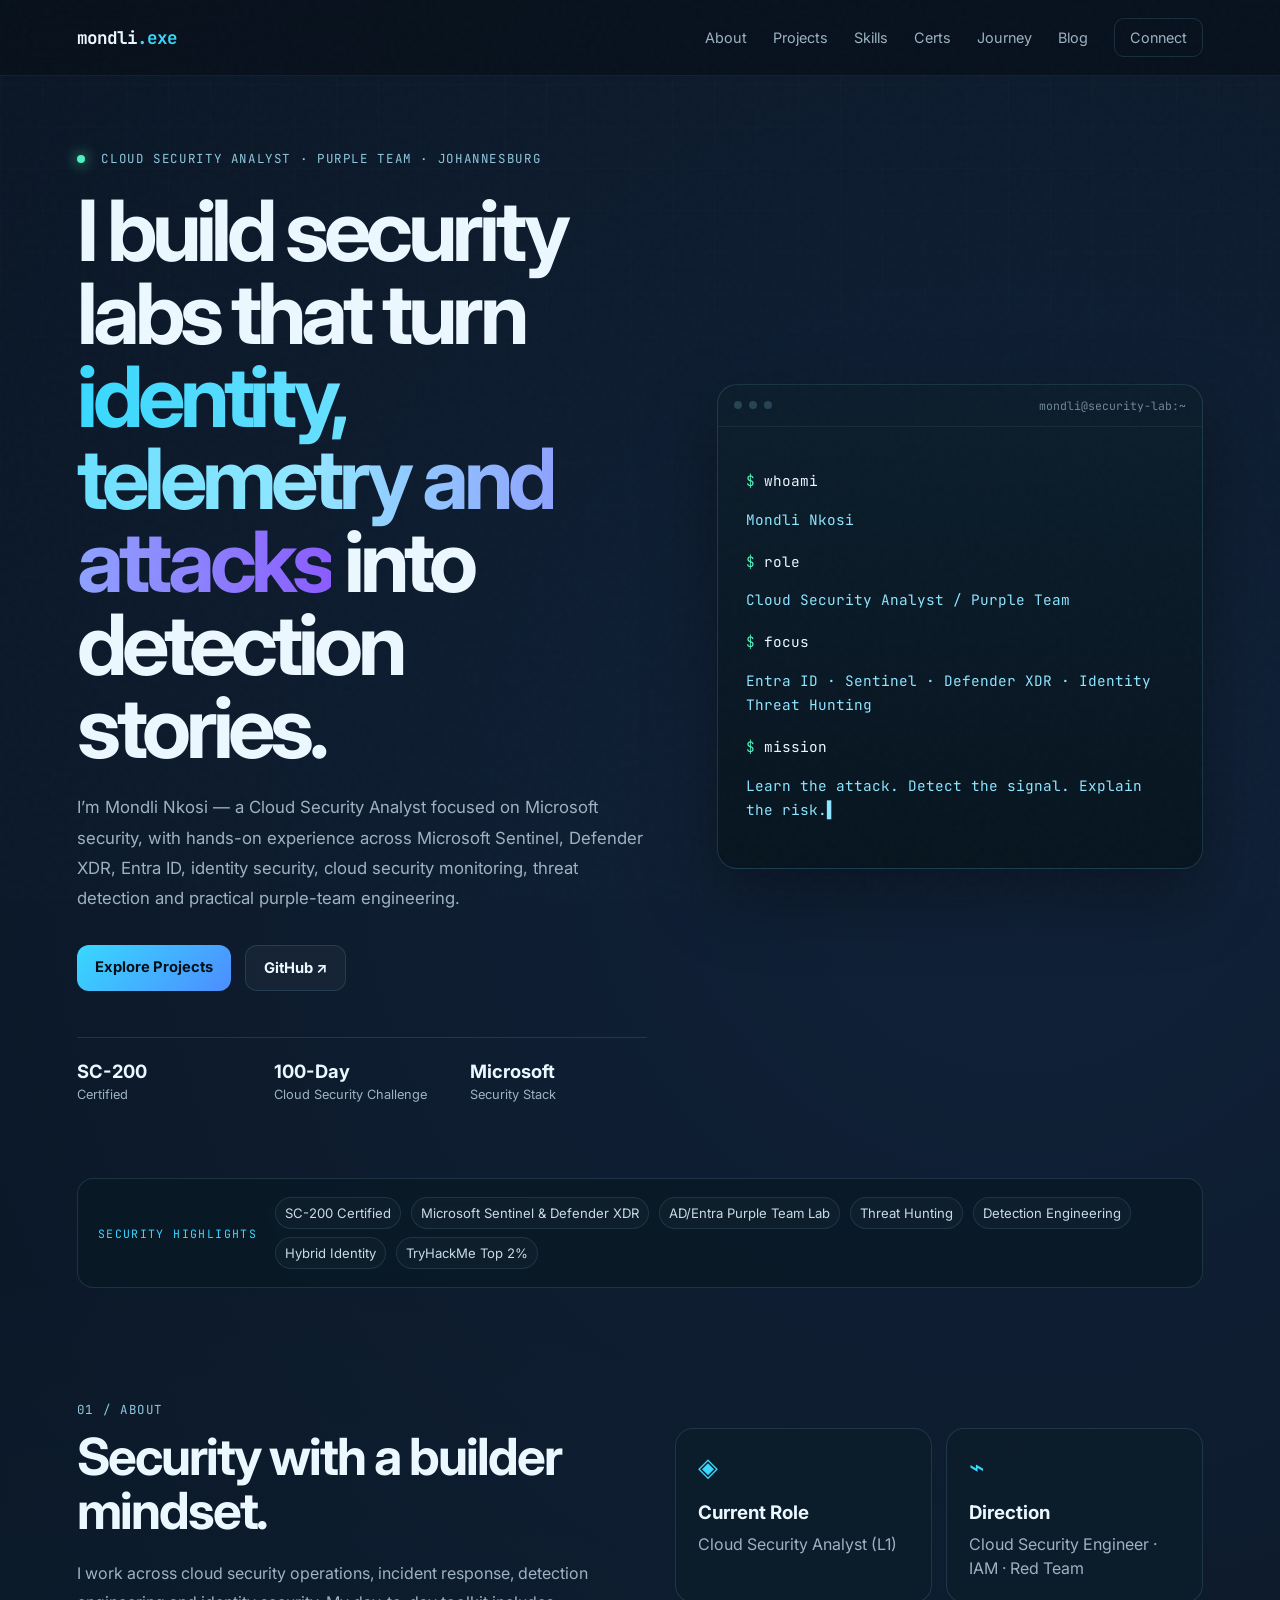
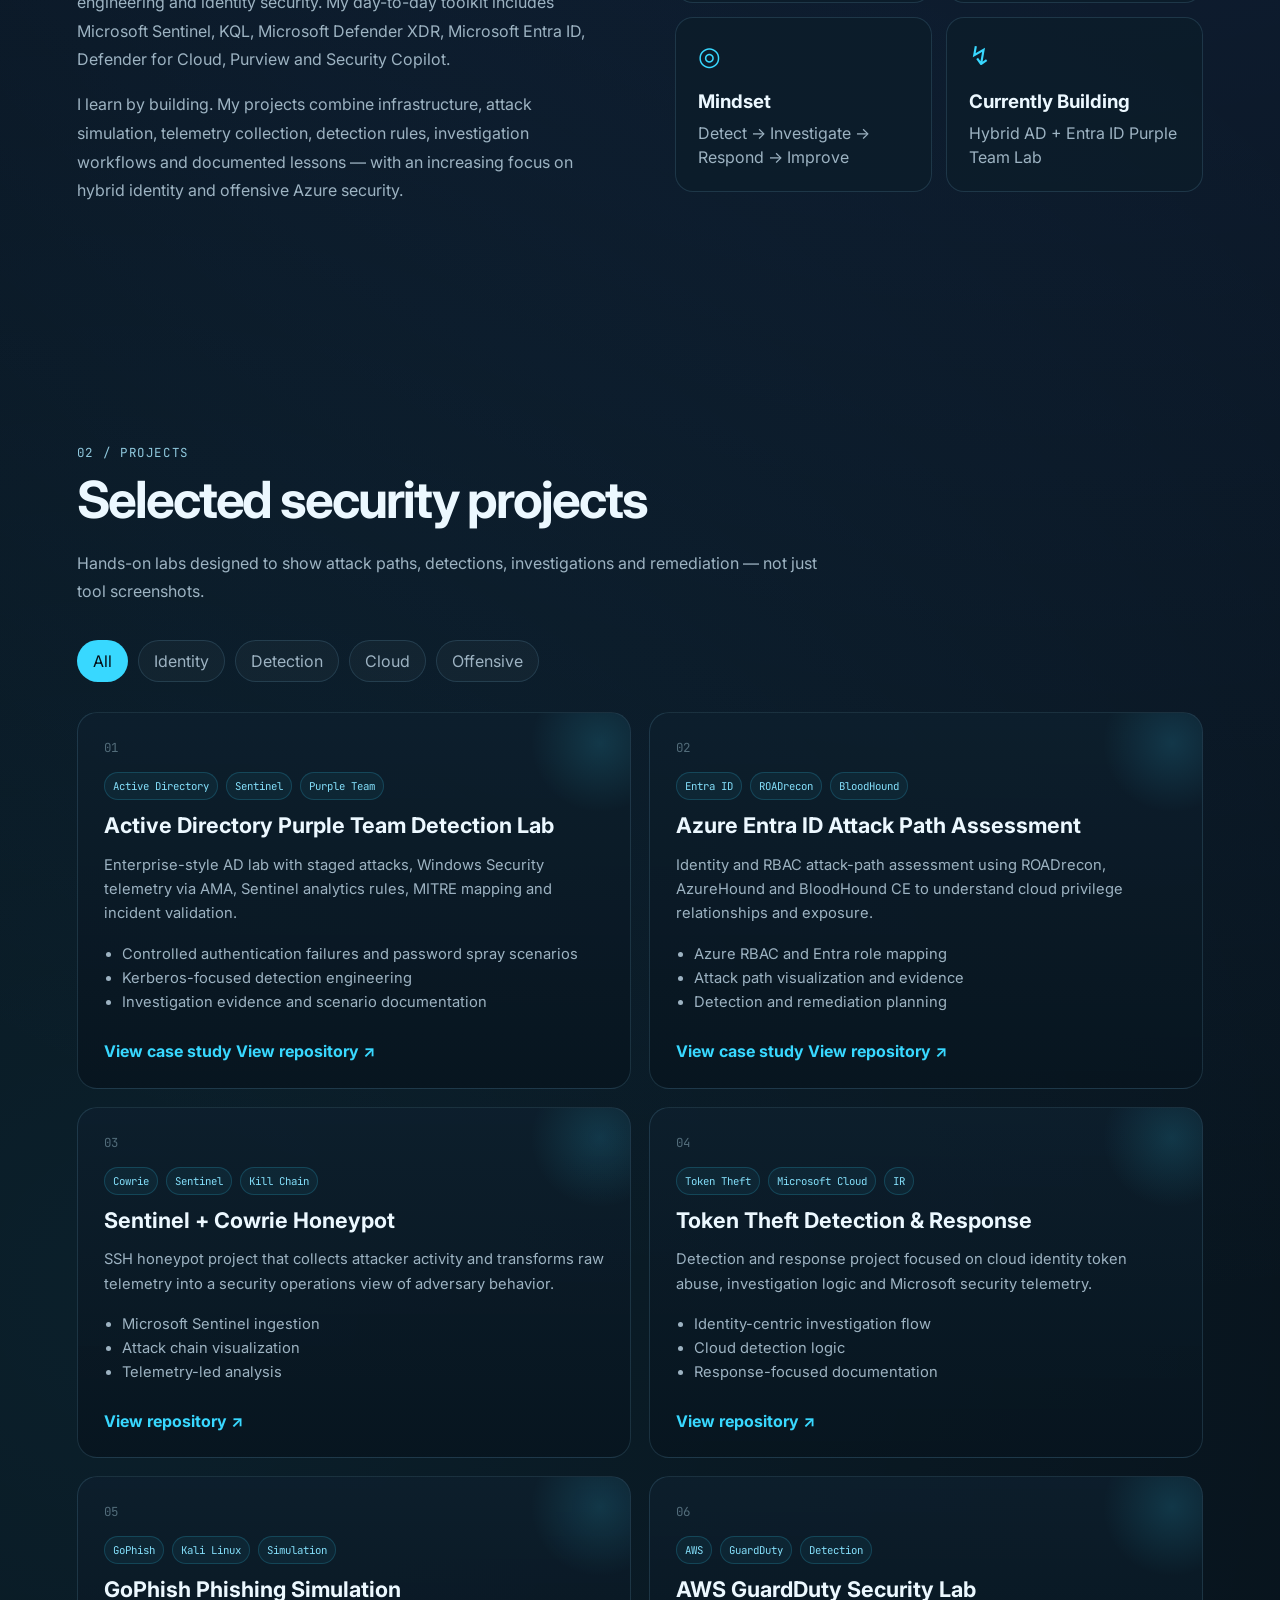
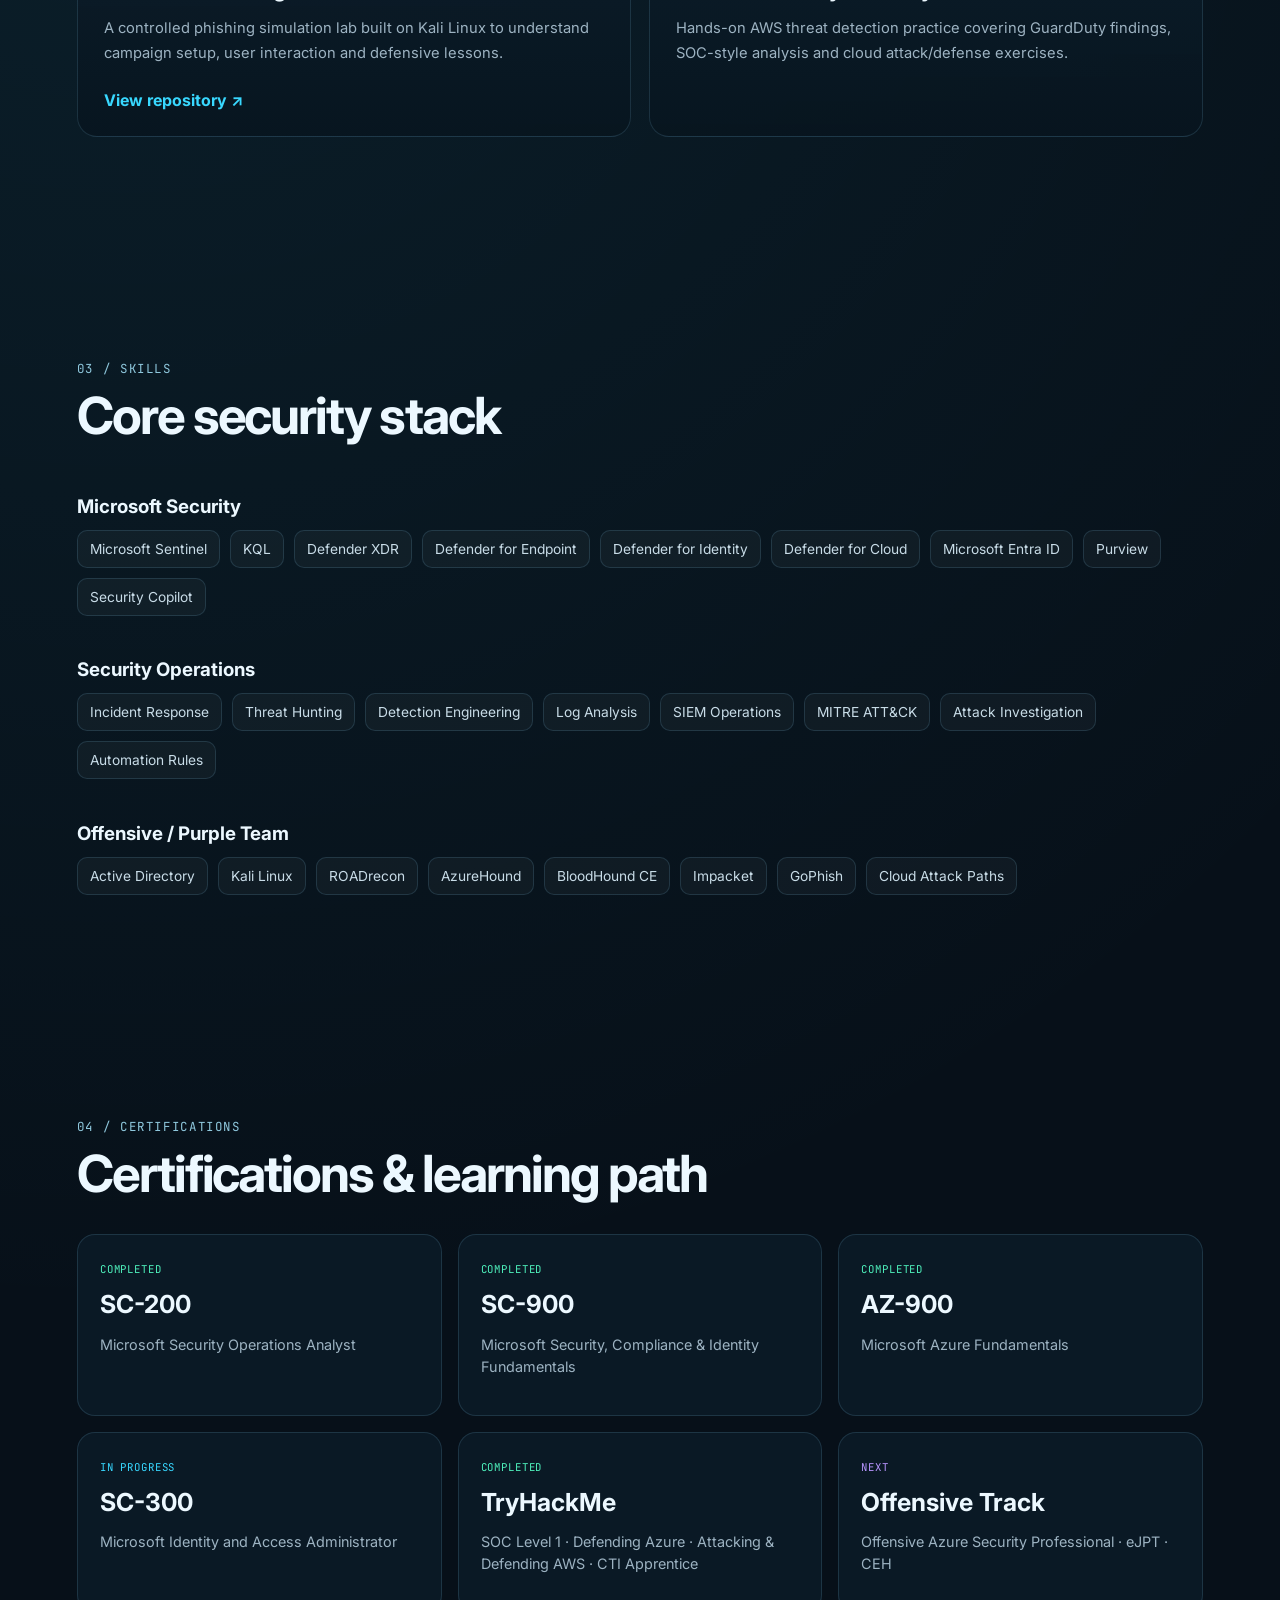
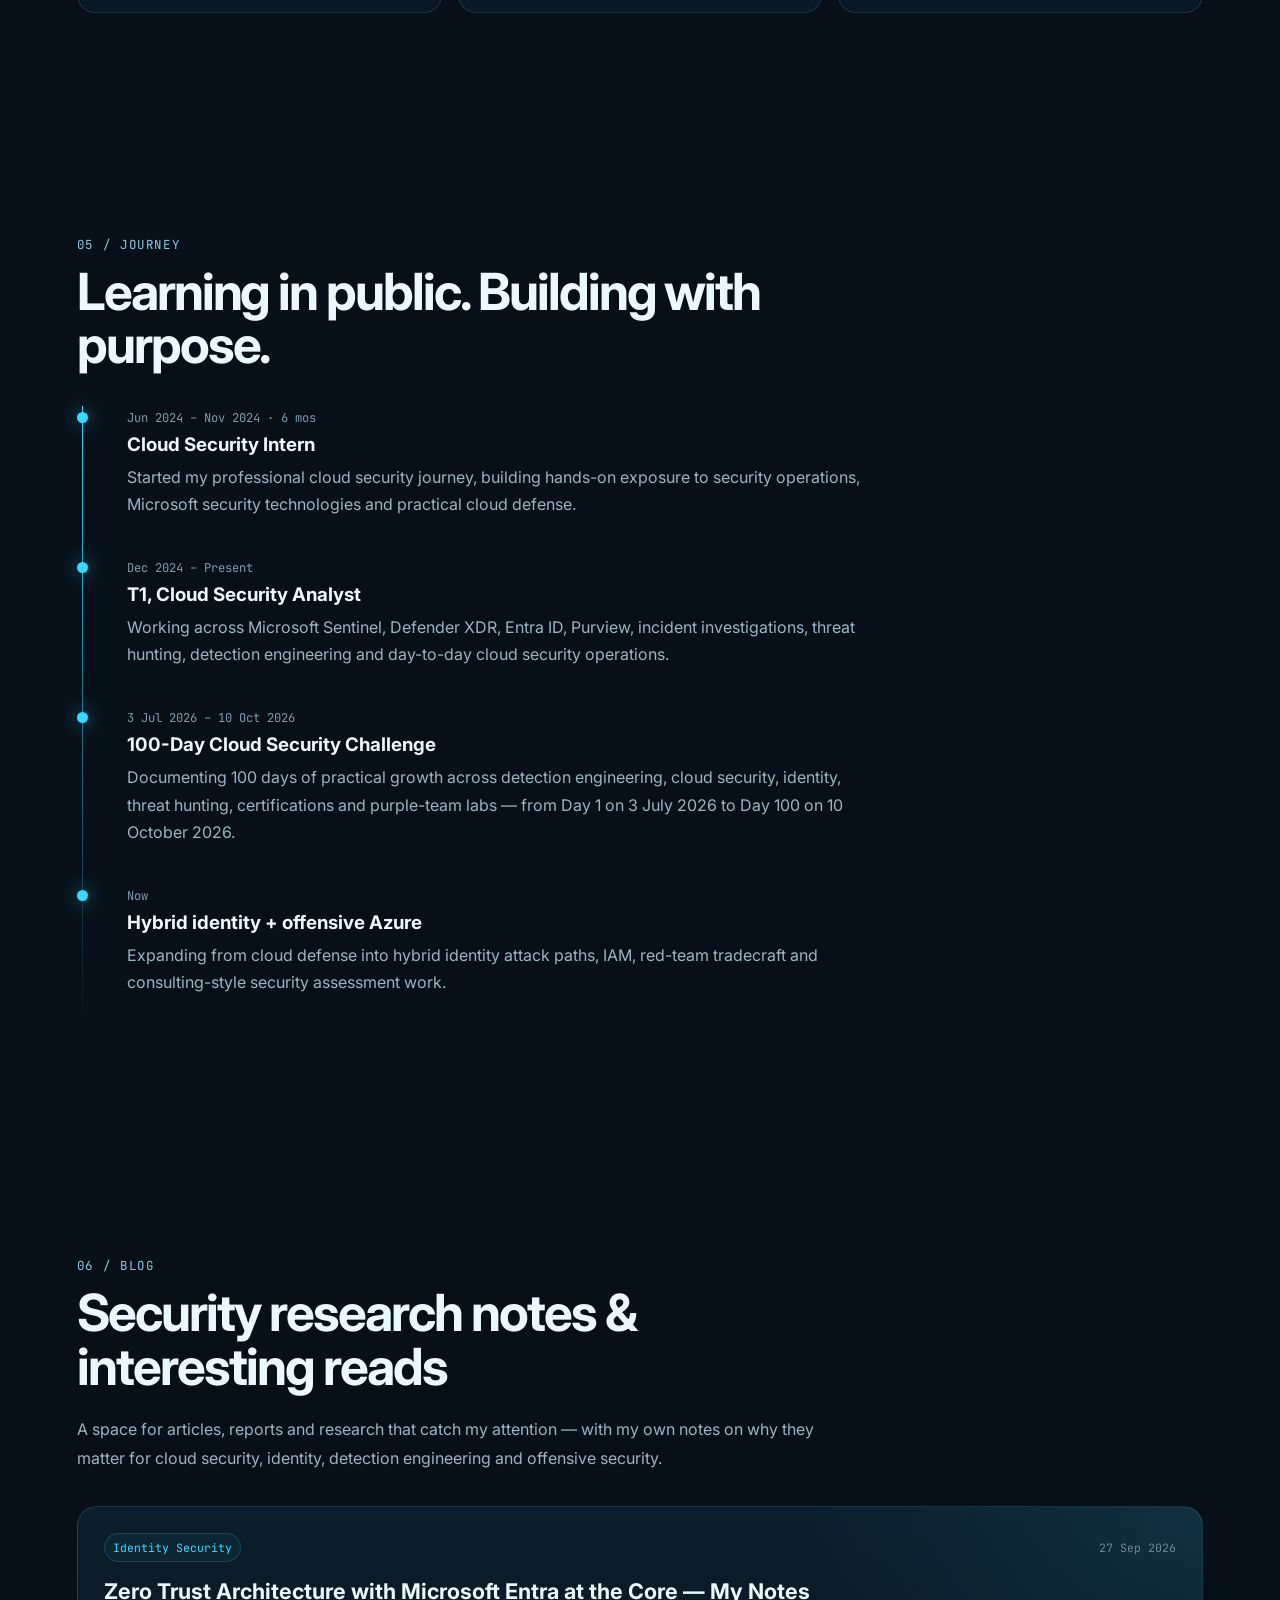
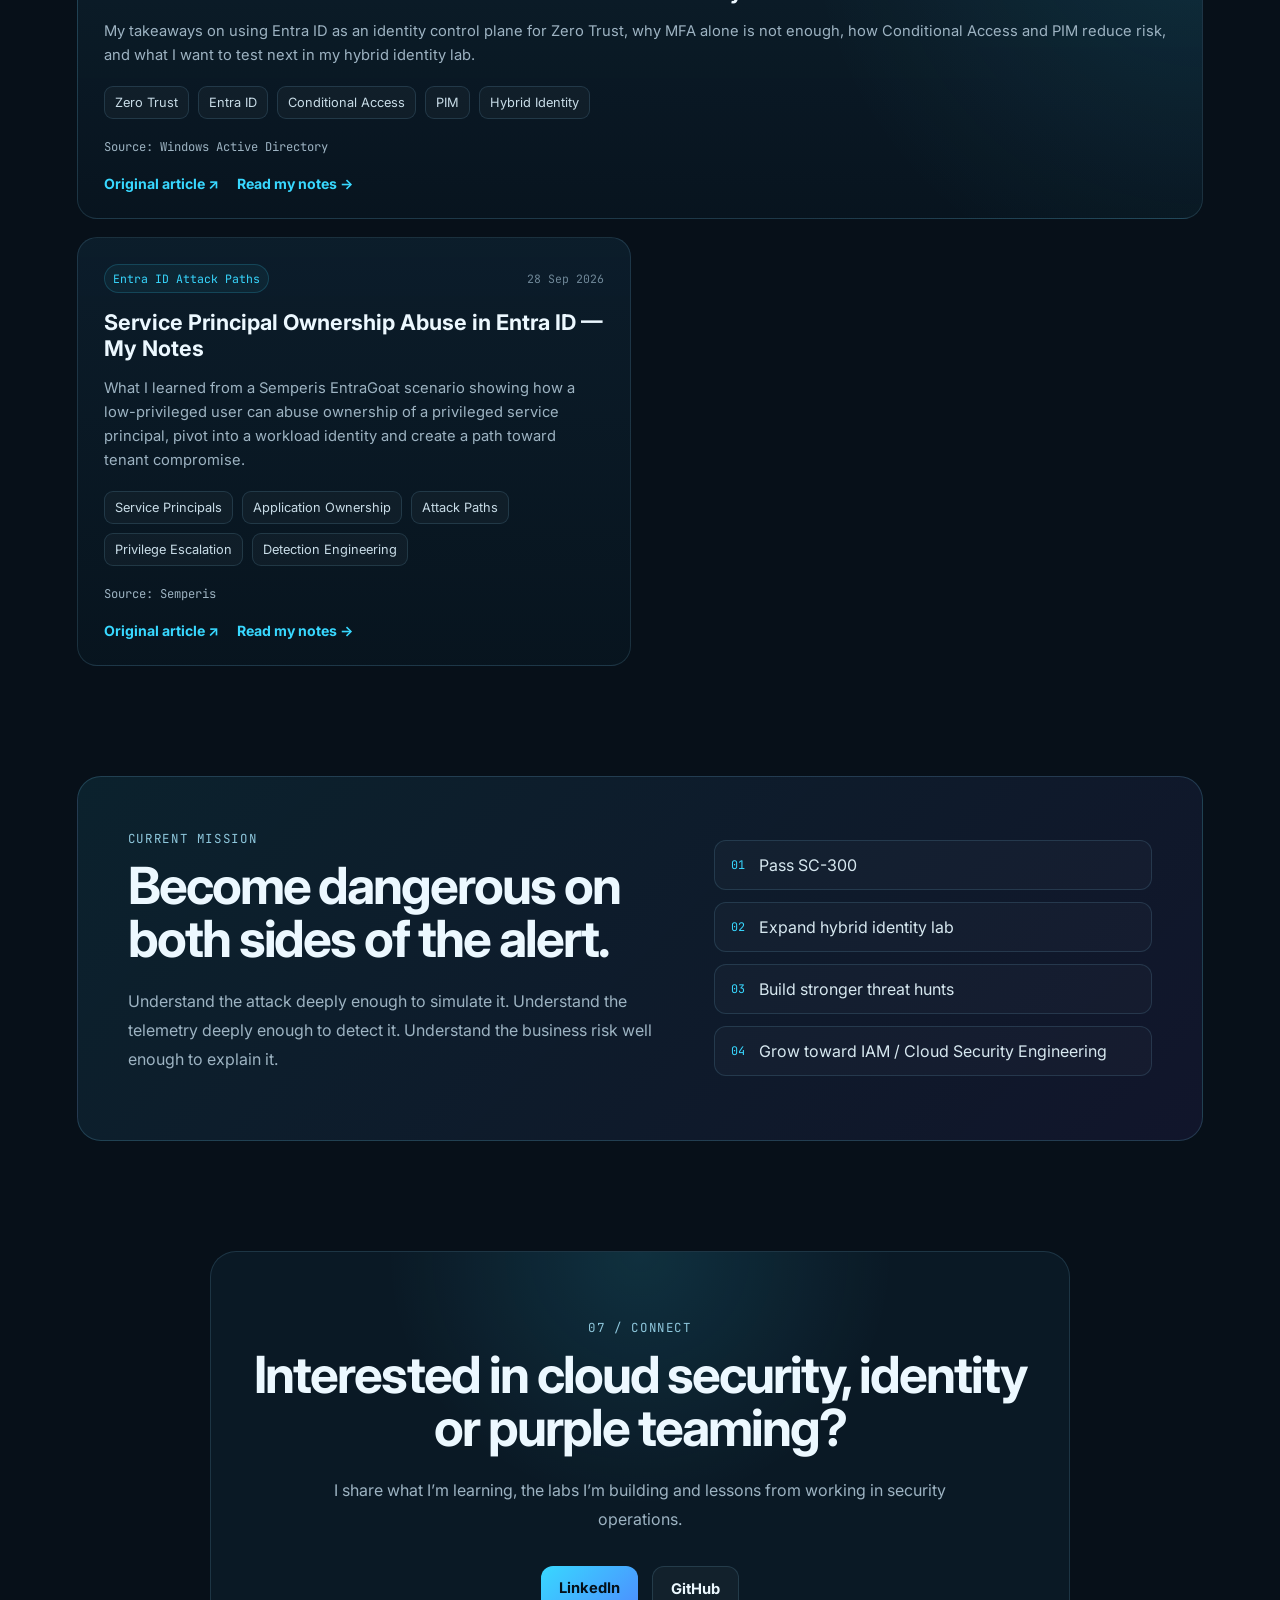
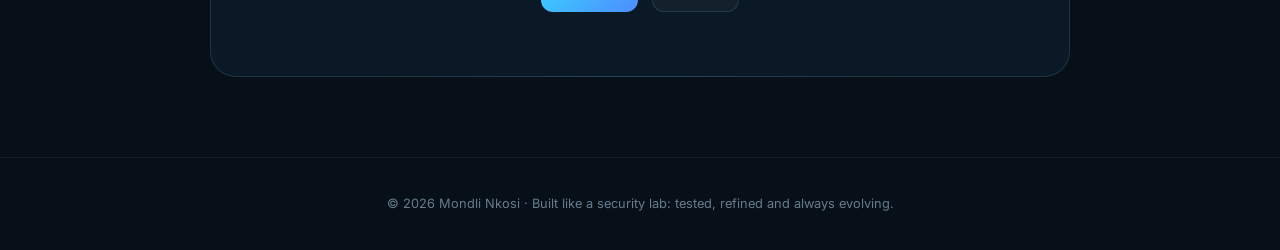
==== commit 9b5b4df8: "Refine Microsoft Security portfolio introduction" ====
--- a/index.html
+++ b/index.html
@@ -32,7 +32,7 @@
         <div class="eyebrow"><span class="status-dot"></span> Cloud Security Analyst · Purple Team · Johannesburg</div>
         <h1>I build security labs that turn <span>identity, telemetry and attacks</span> into detection stories.</h1>
         <p class="hero-subtitle">
-          I’m Mondli Nkosi — a Cloud Security Analyst focused on Microsoft security, Microsoft Sentinel, Defender XDR, Entra ID, identity security and practical purple-team engineering.
+          I’m Mondli Nkosi — a Cloud Security Analyst focused on Microsoft security, with hands-on experience across Microsoft Sentinel, Defender XDR, Entra ID, identity security, cloud security monitoring, threat detection and practical purple-team engineering.
         </p>
         <div class="hero-actions">
           <a href="#projects" class="btn primary">Explore Projects</a>
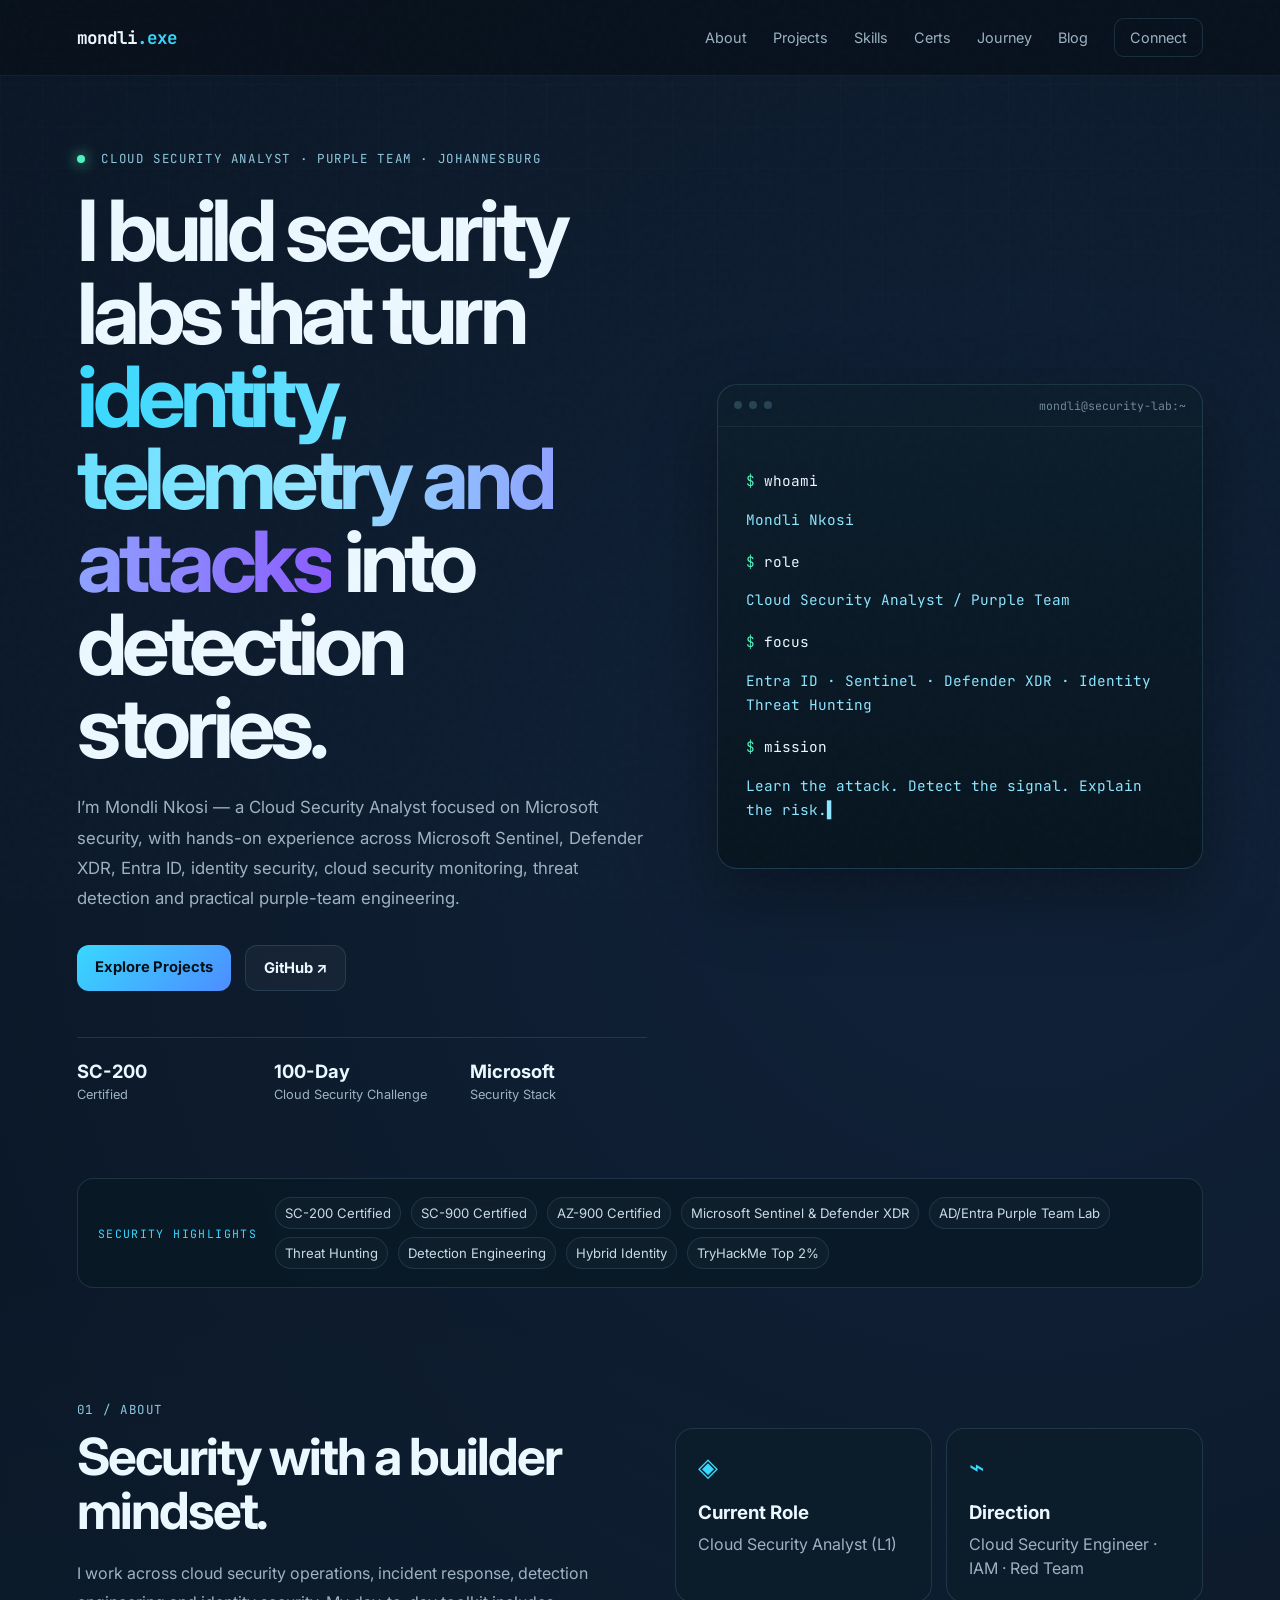
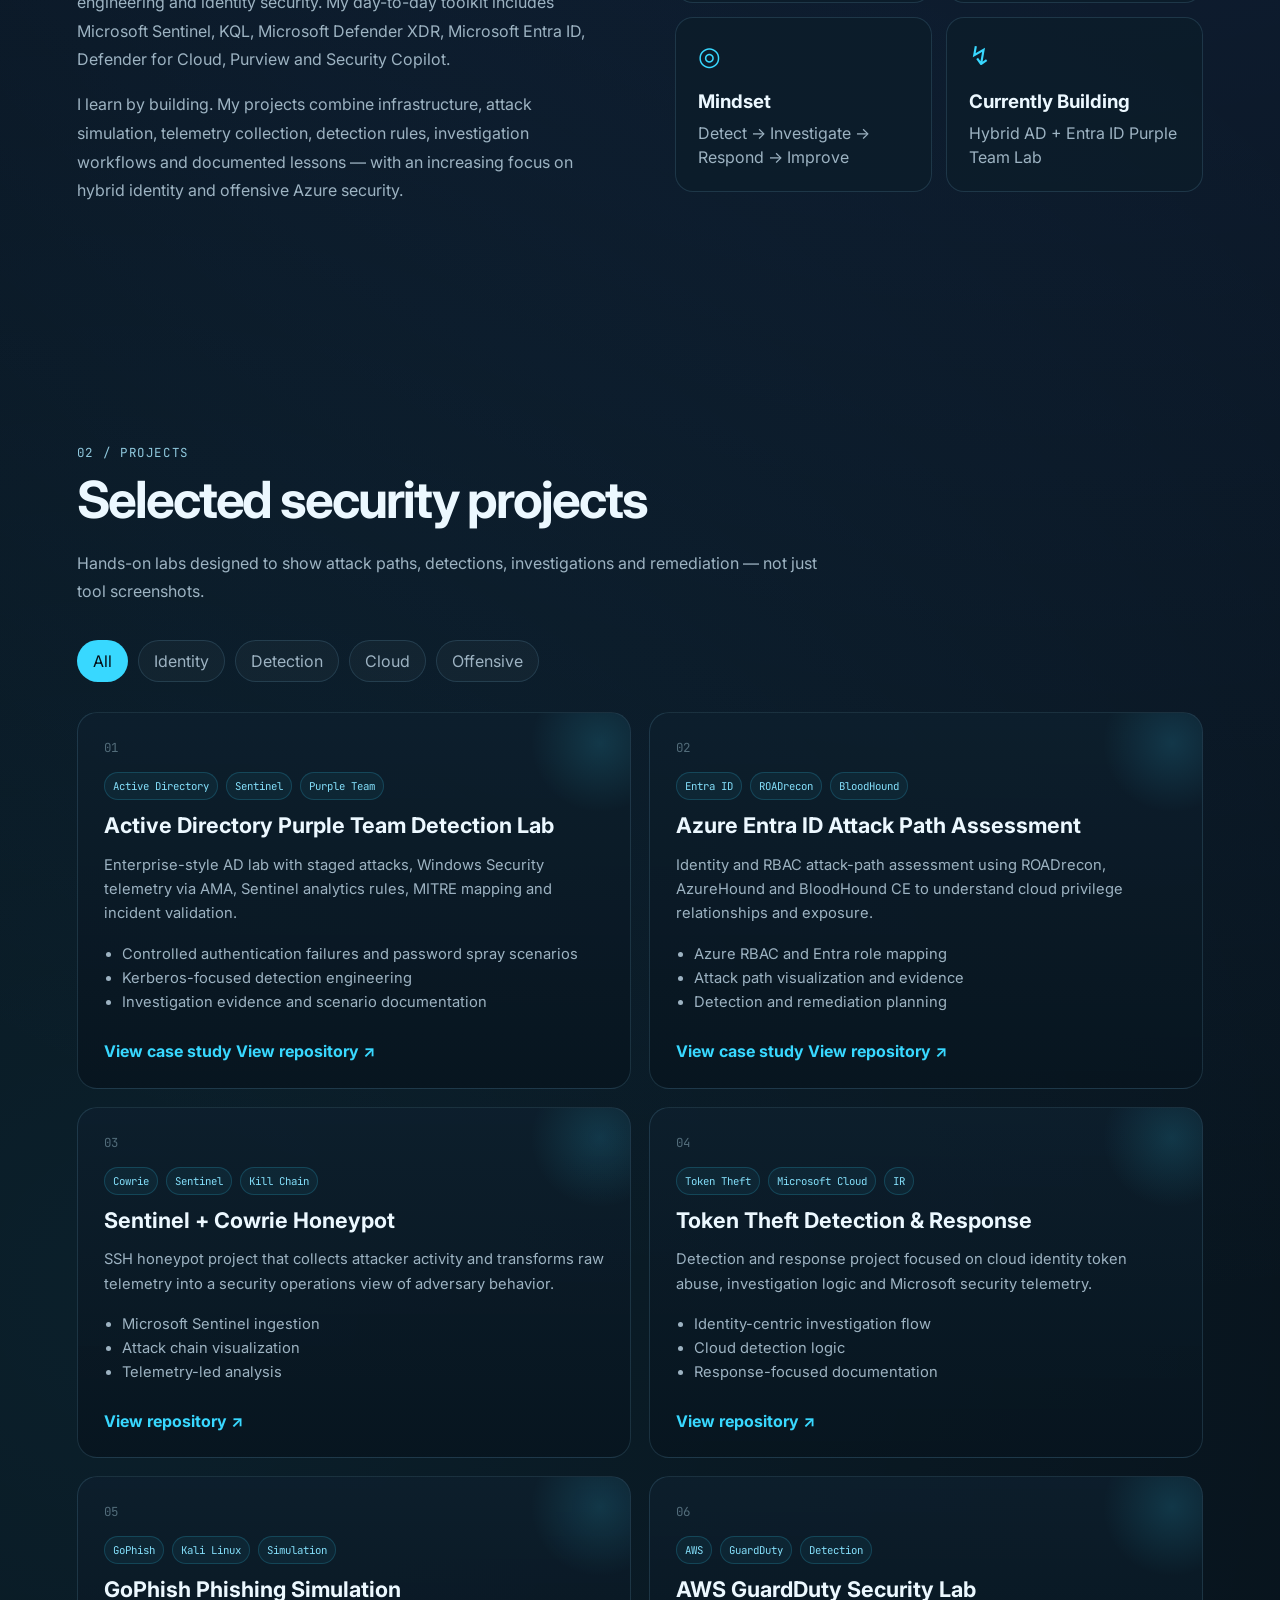
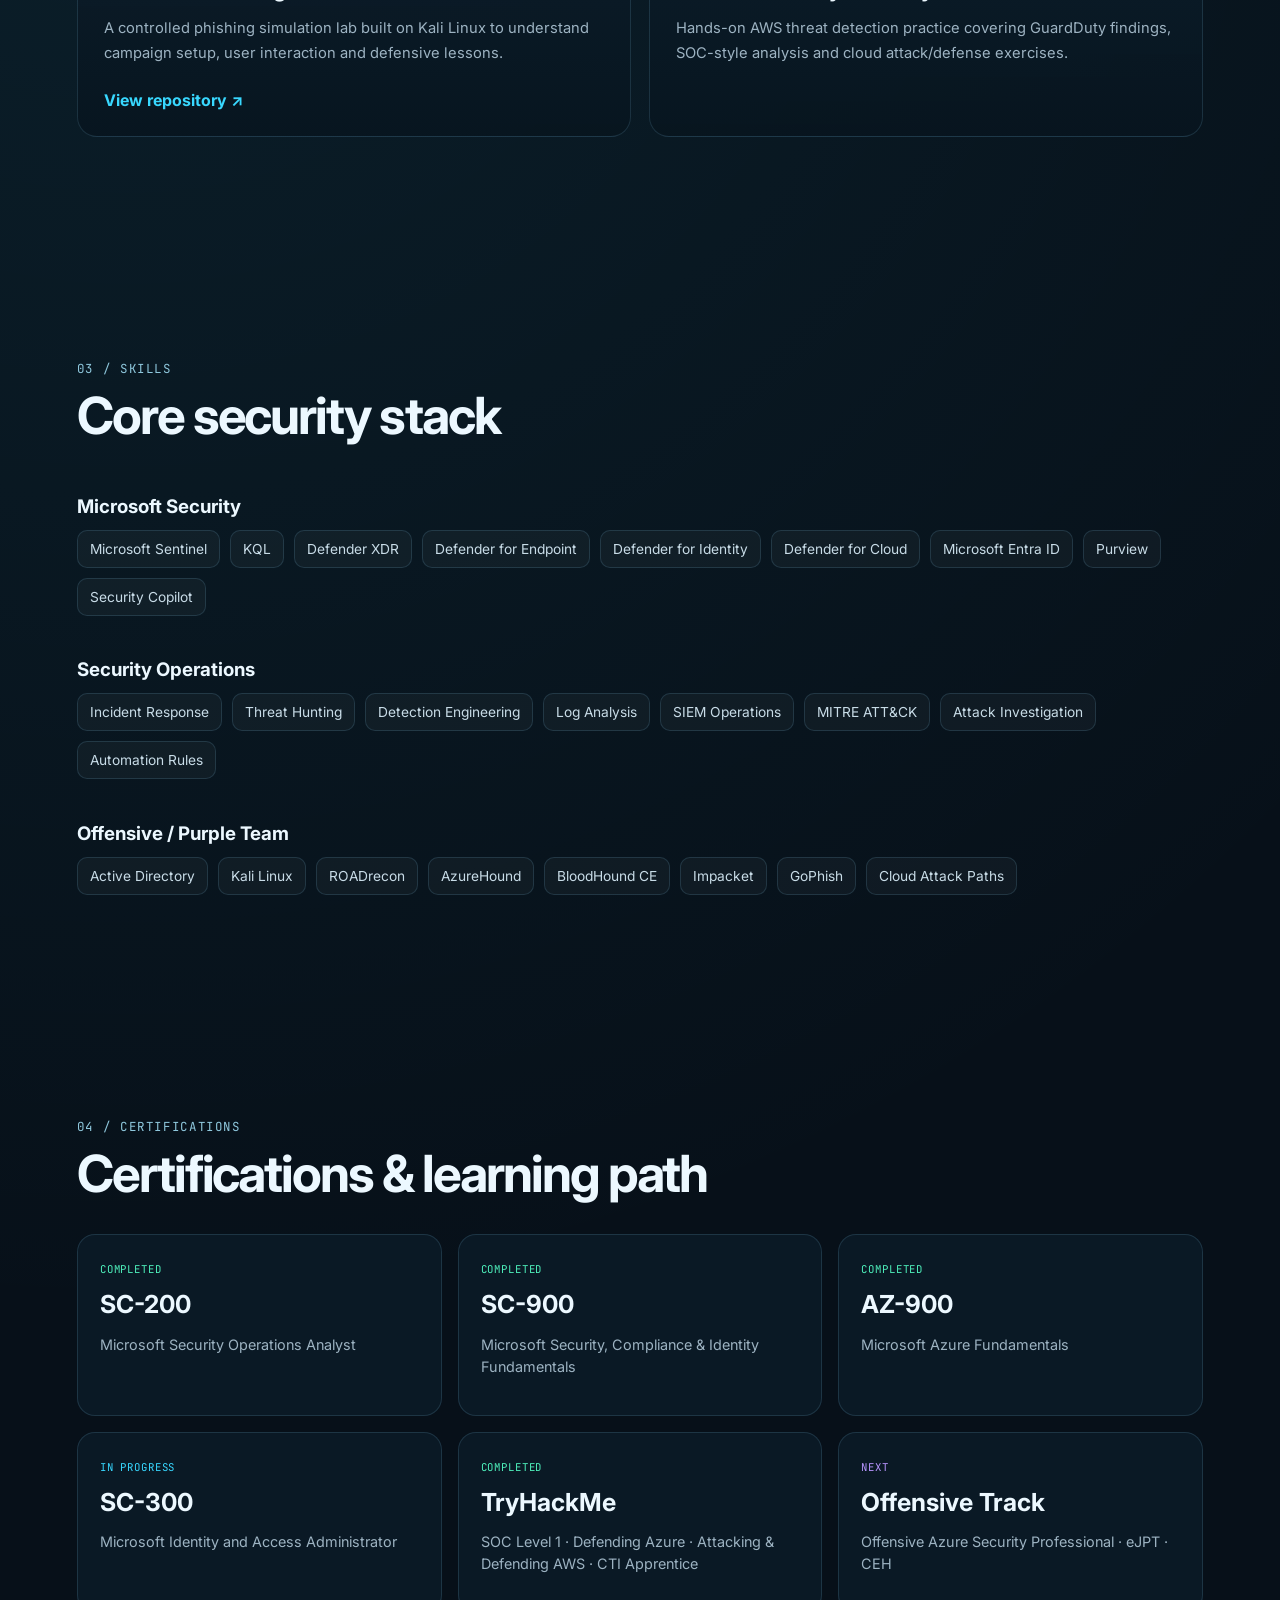
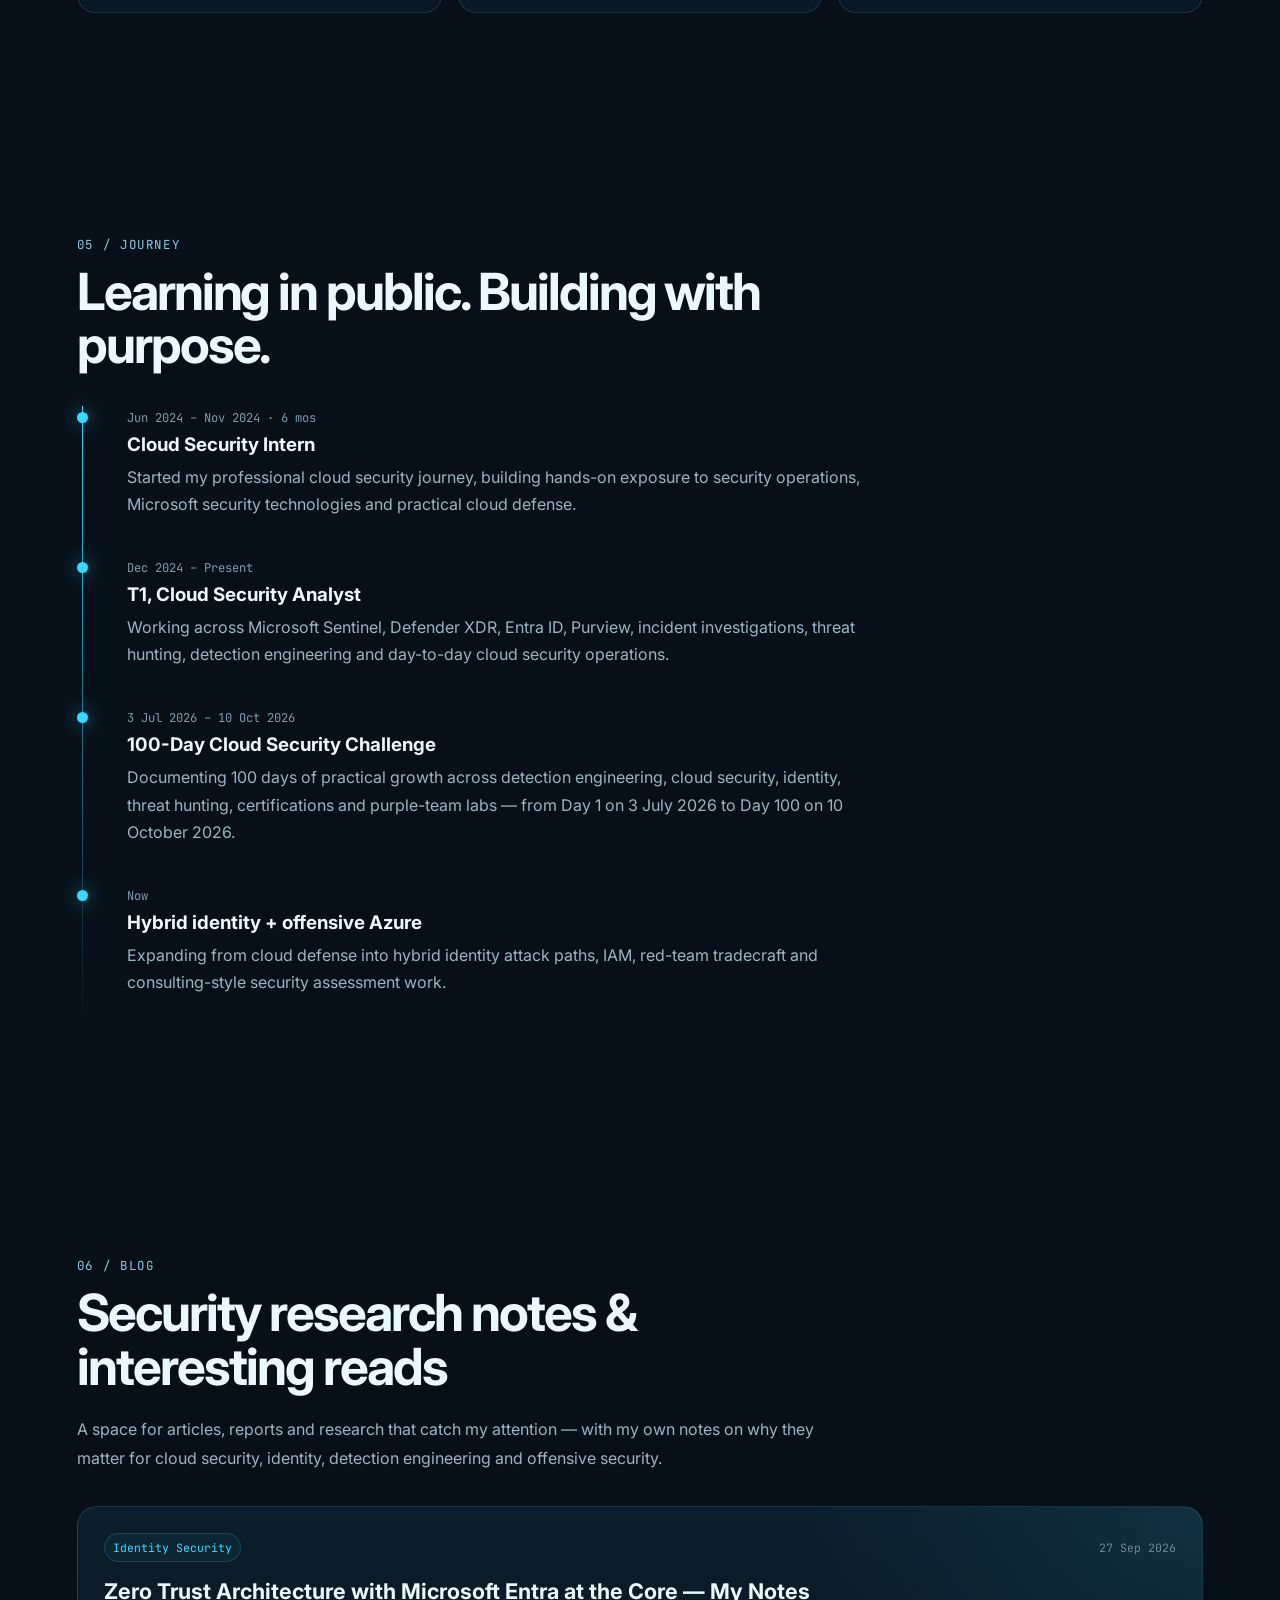
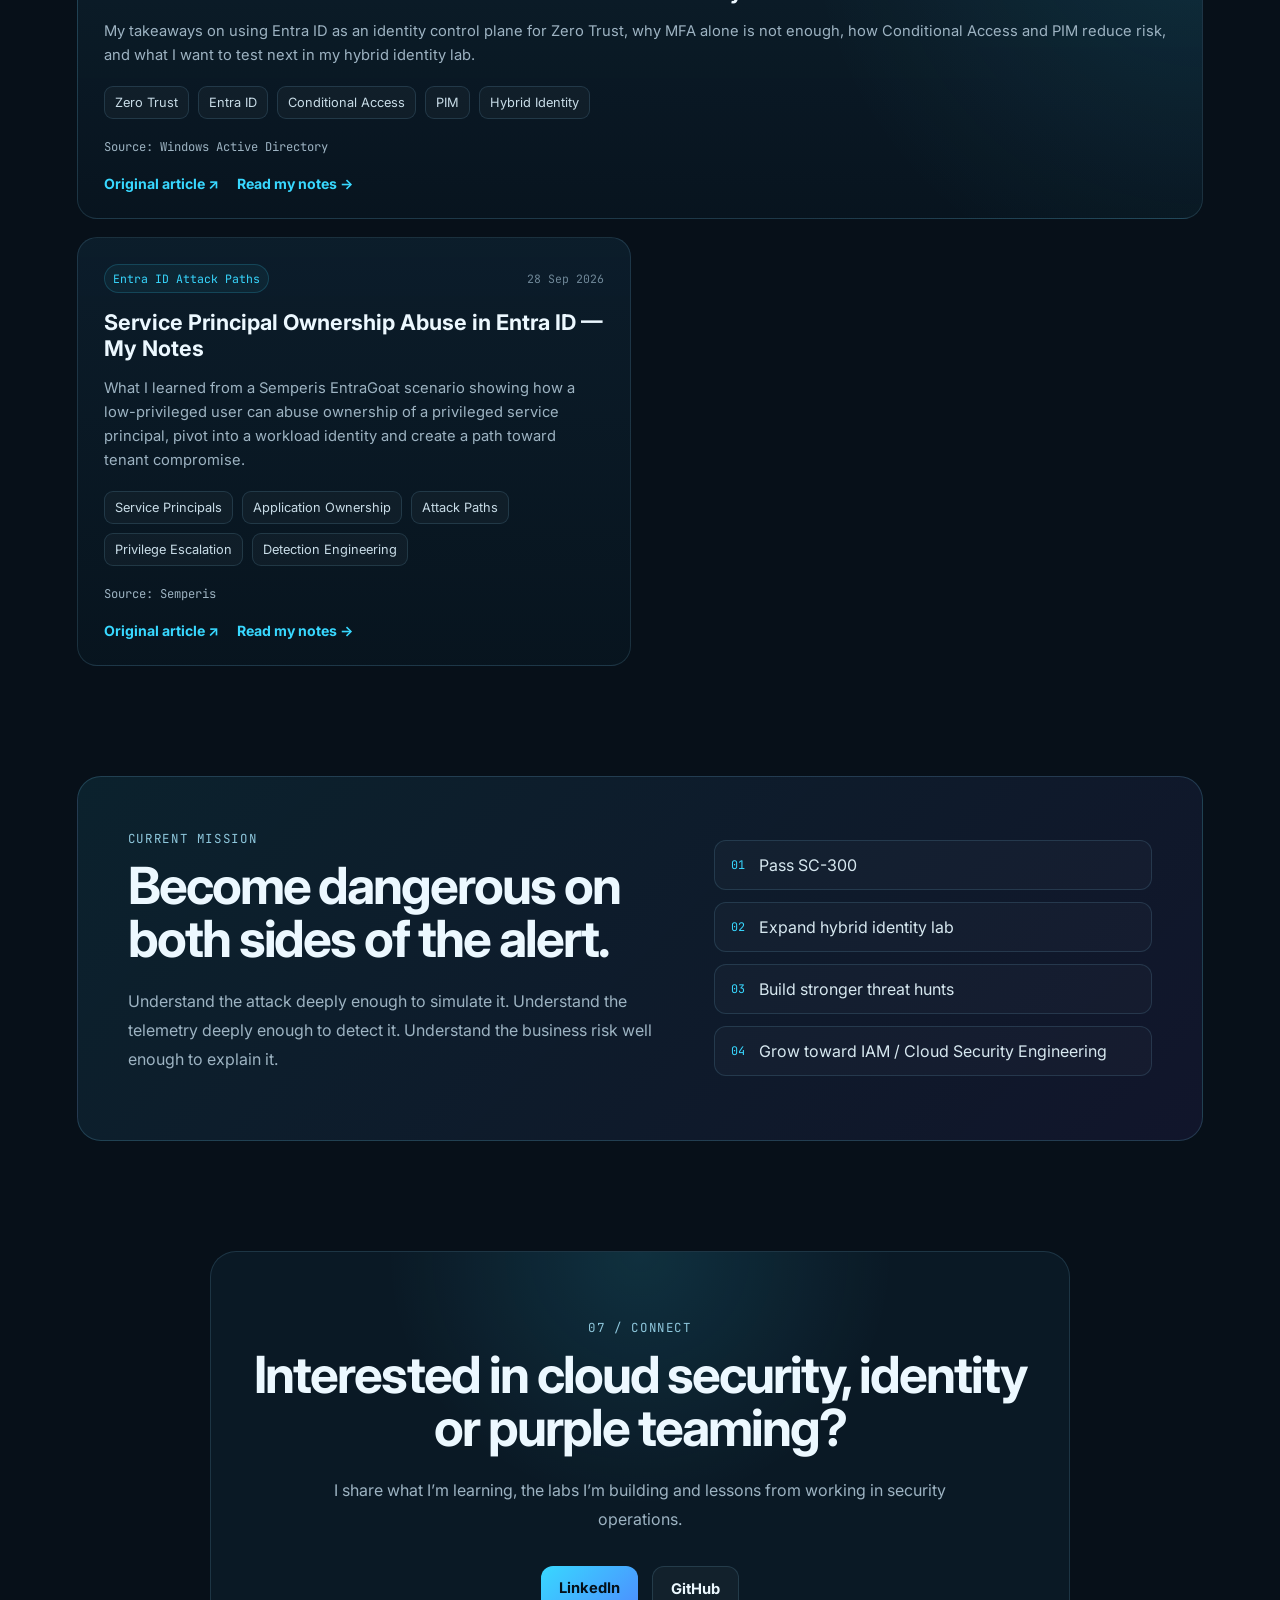
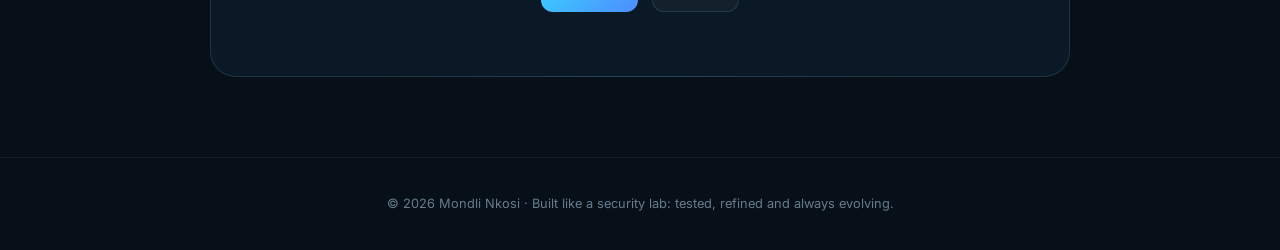
==== commit a0b9ea11: "Add SC-900 and AZ-900 to security highlights" ====
--- a/index.html
+++ b/index.html
@@ -67,6 +67,8 @@
       <div class="security-highlights-label">Security Highlights</div>
       <div class="security-highlights-items">
         <span>SC-200 Certified</span>
+        <span>SC-900 Certified</span>
+        <span>AZ-900 Certified</span>
         <span>Microsoft Sentinel &amp; Defender XDR</span>
         <span>AD/Entra Purple Team Lab</span>
         <span>Threat Hunting</span>
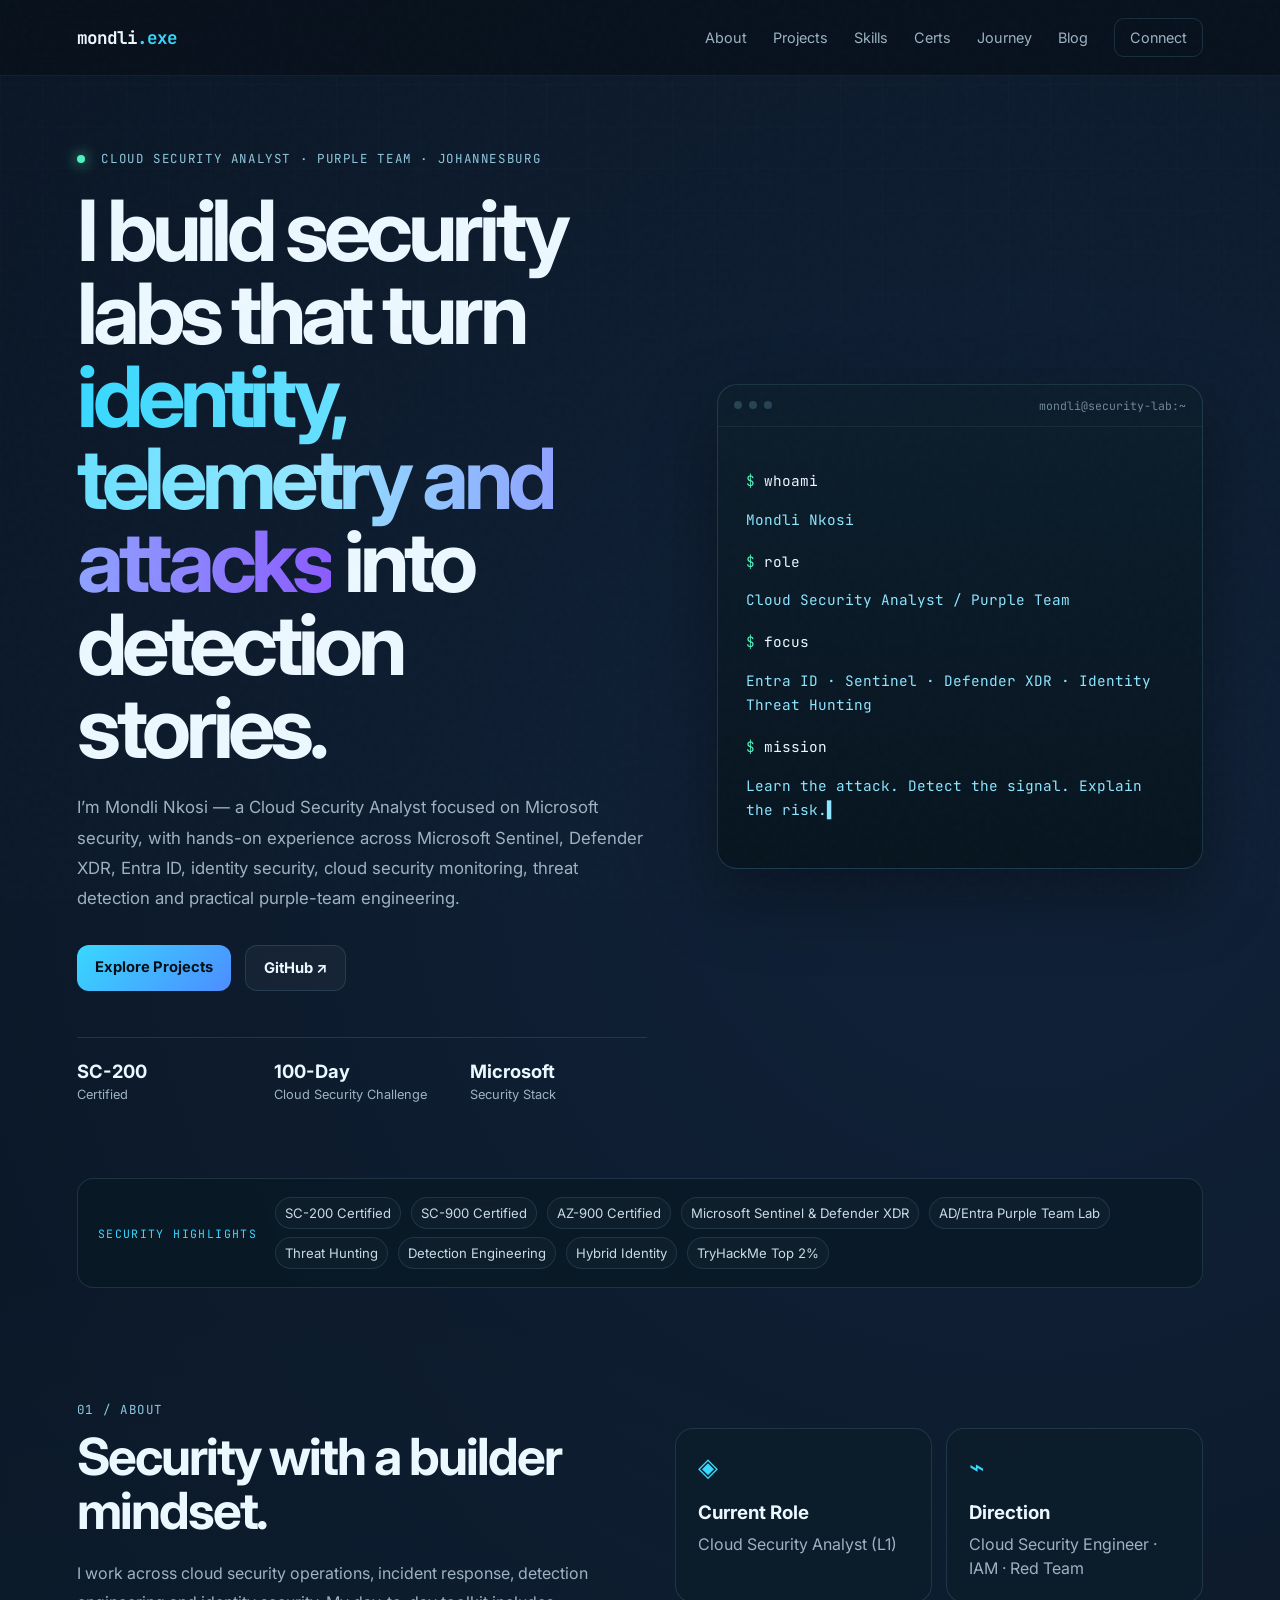
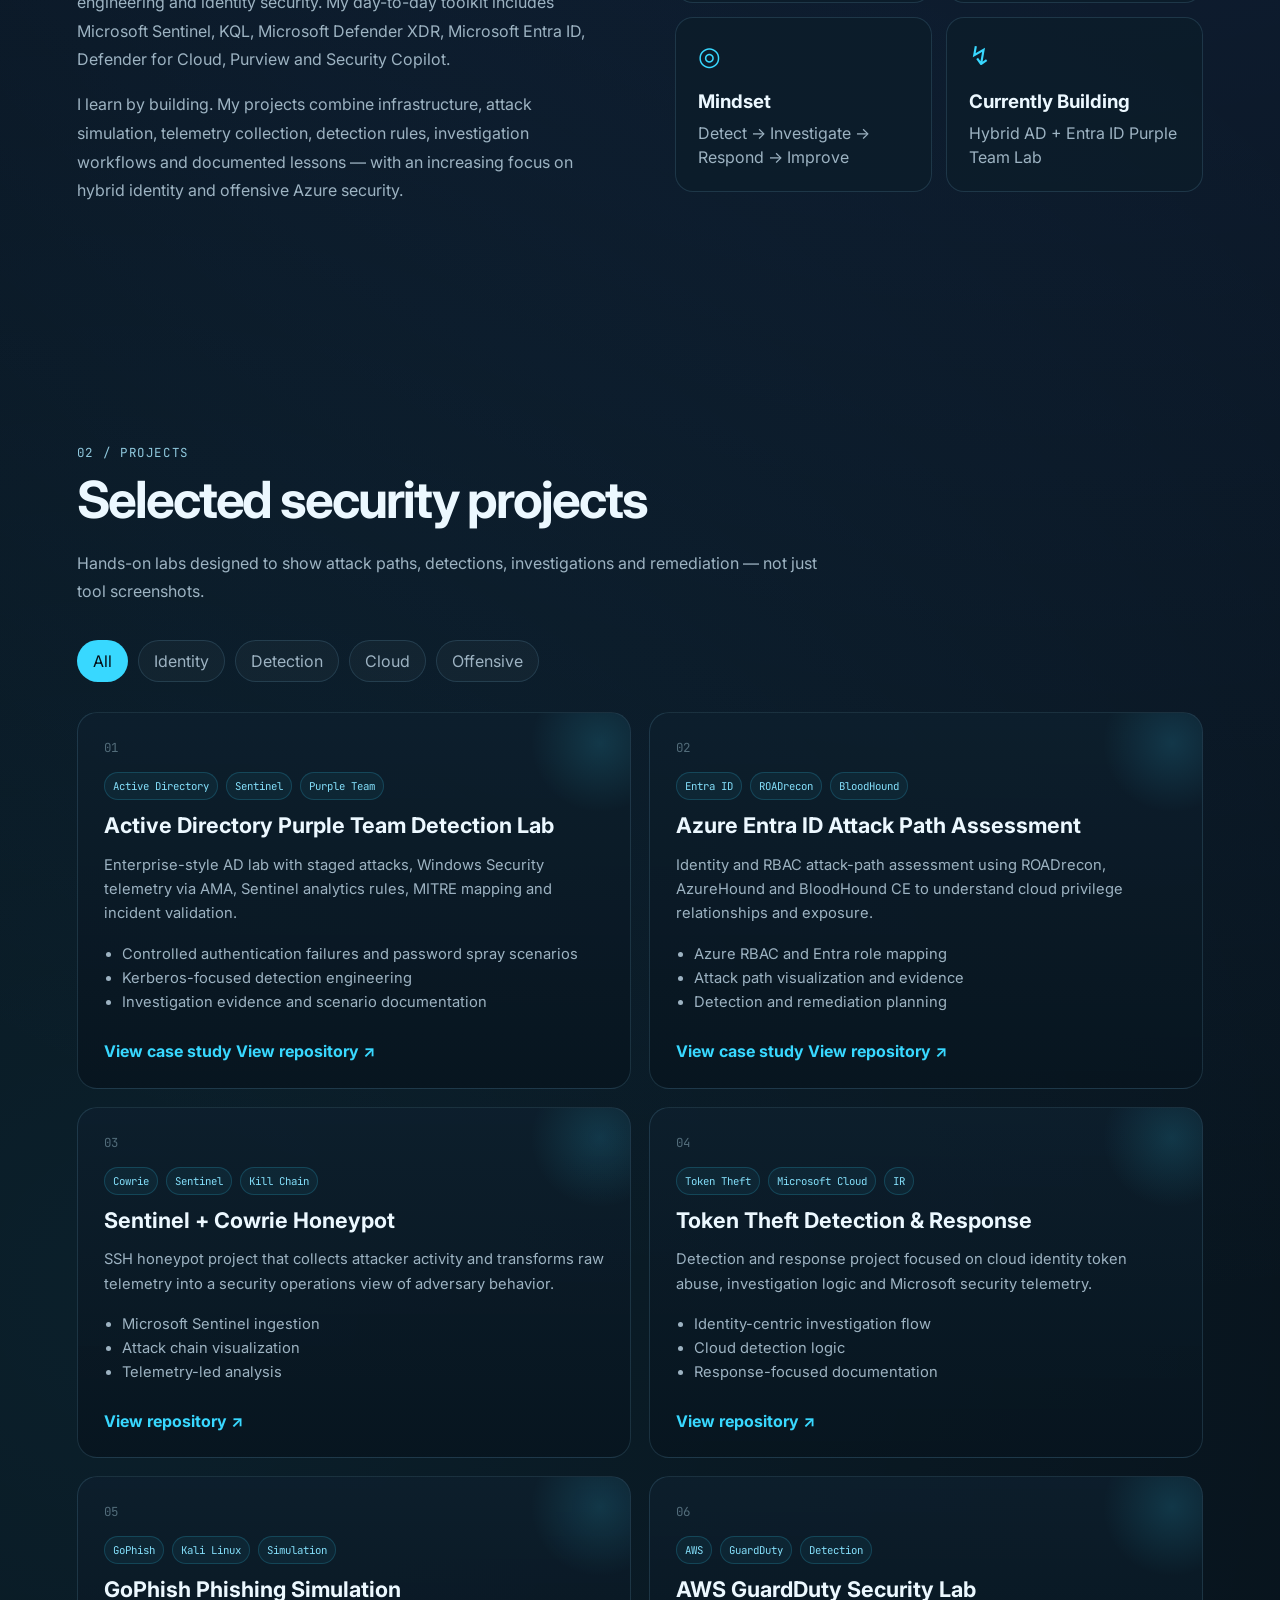
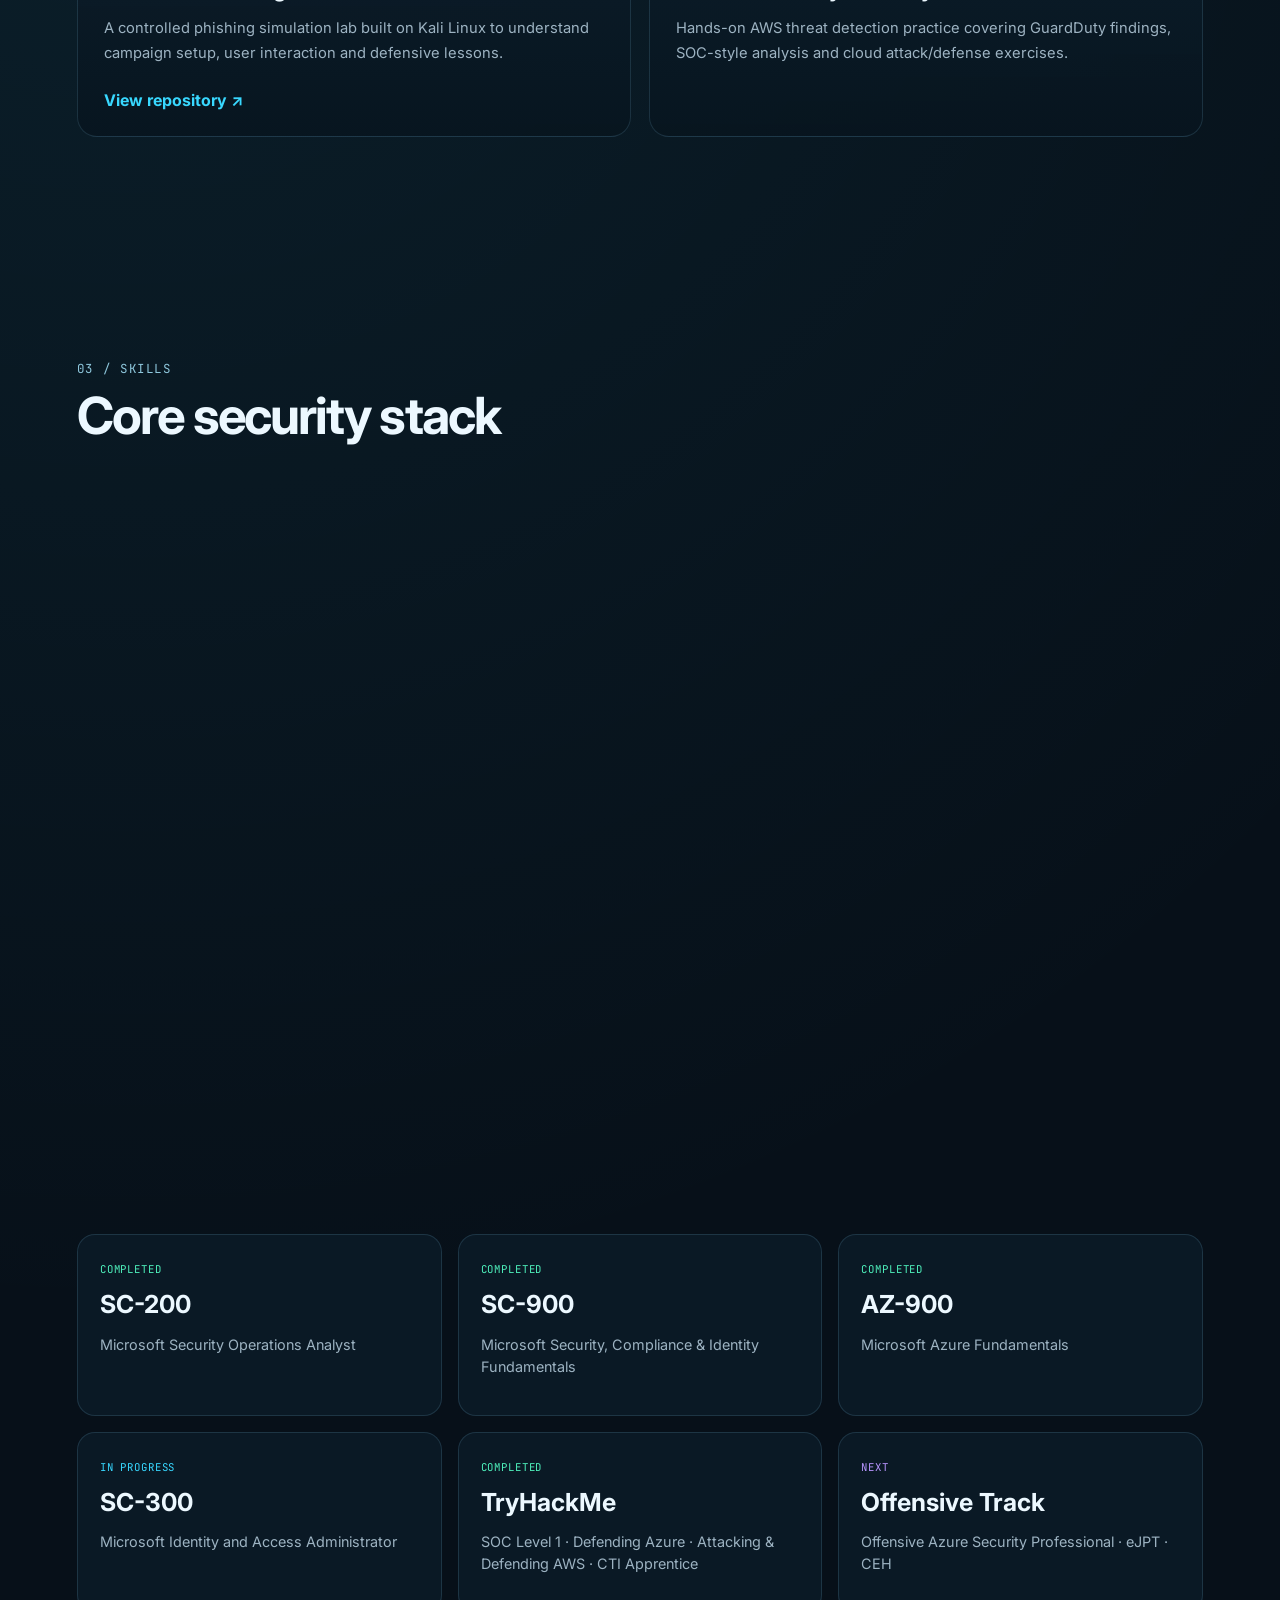
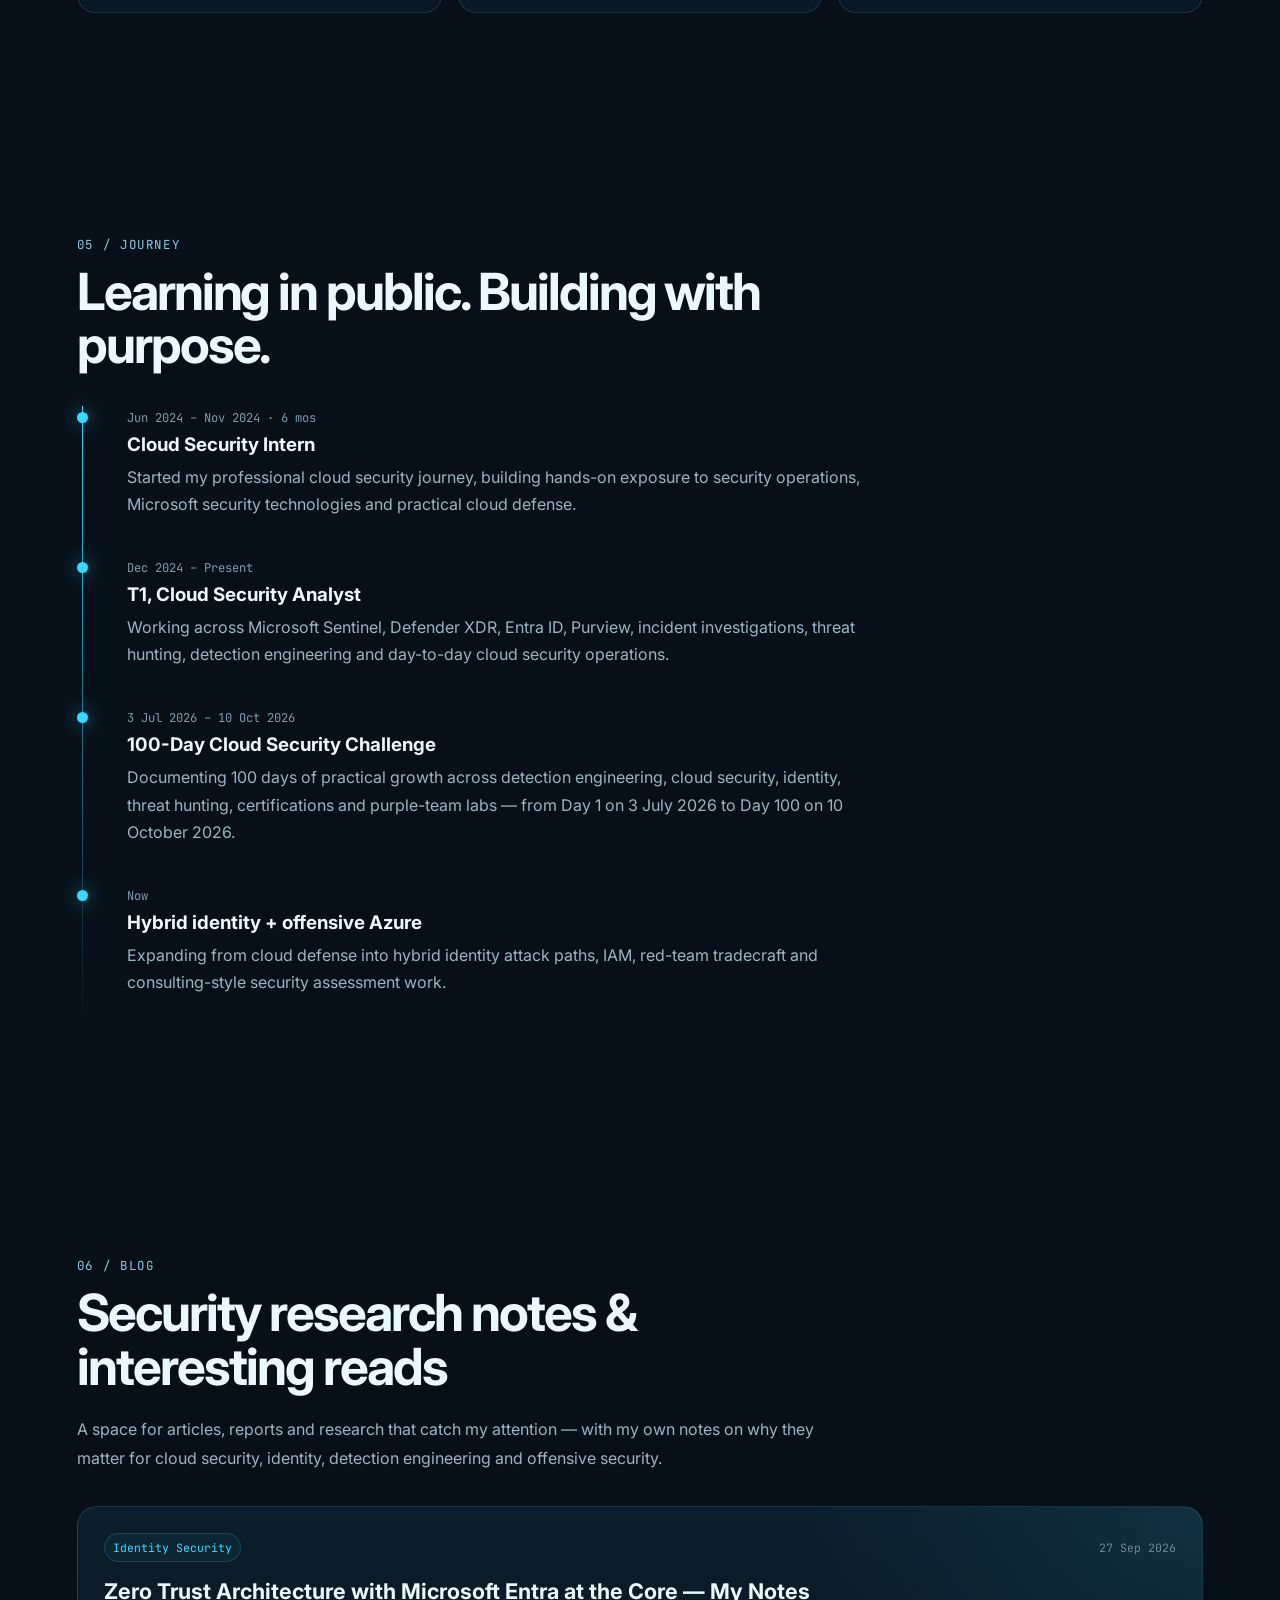
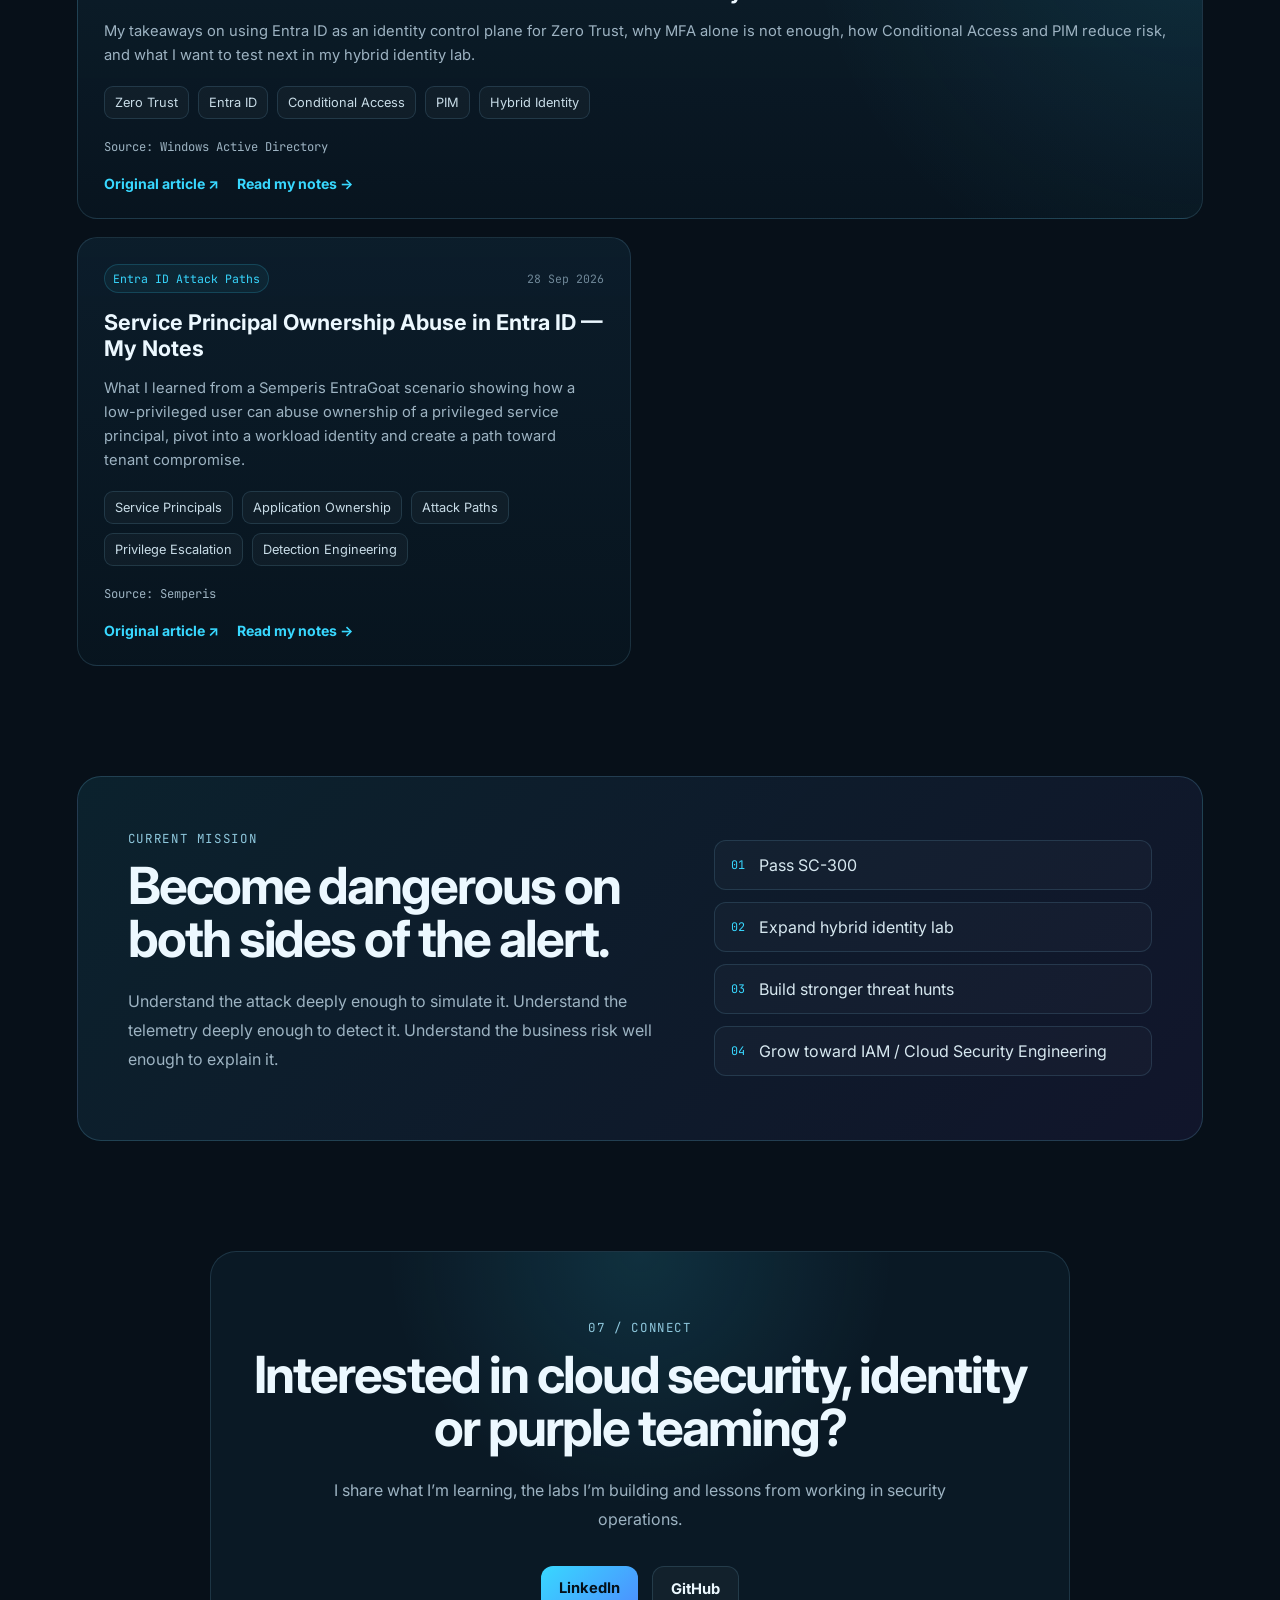
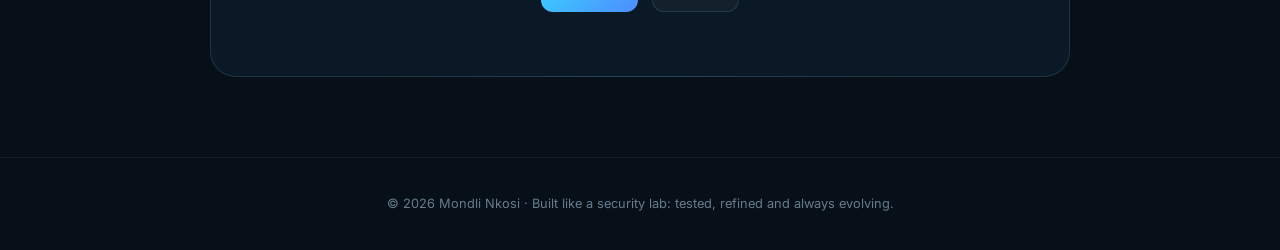
==== commit eb765b54: "Connect public portfolio to CMS content" ====
--- a/index.html
+++ b/index.html
@@ -373,6 +373,7 @@
   </footer>
 
   <script src="script.js"></script>
+  <script src="cms.js"></script>
   <script src="analytics.js"></script>
 </body>
 </html>
--- a/styles.css
+++ b/styles.css
@@ -581,3 +581,24 @@
 .recruiter-grid span{font-size:.72rem;color:var(--muted)}
 @media(max-width:900px){.admin-metrics{grid-template-columns:repeat(2,1fr)}.recruiter-grid{grid-template-columns:repeat(2,1fr)}}
 @media(max-width:480px){.admin-metrics,.recruiter-grid{grid-template-columns:1fr}}
+
+
+/* Lightweight CMS */
+.admin-tabs,.cms-tabs{display:flex;gap:10px;flex-wrap:wrap;margin-bottom:22px}
+.admin-tab,.cms-tab{background:rgba(255,255,255,.03);border:1px solid var(--line);color:var(--muted);padding:10px 14px;border-radius:10px;cursor:pointer;font-weight:700}
+.admin-tab.active,.cms-tab.active{background:var(--cyan);color:#051018;border-color:transparent}
+.cms-layout{display:grid;grid-template-columns:minmax(280px,.8fr) minmax(0,1.4fr);gap:14px}
+.cms-list{display:grid;gap:8px}
+.cms-item{width:100%;display:flex;justify-content:space-between;align-items:center;gap:12px;text-align:left;background:rgba(255,255,255,.025);border:1px solid rgba(255,255,255,.05);color:#d8e8ef;border-radius:11px;padding:12px 13px;cursor:pointer}
+.cms-item small{color:#708b9b;font-family:'JetBrains Mono',monospace;font-size:.66rem}
+.cms-item.active,.cms-item:hover{border-color:rgba(56,216,255,.35);background:rgba(56,216,255,.055)}
+.cms-form,.cms-form #cms-fields{display:grid;gap:14px}
+.cms-form label{display:grid;gap:7px;color:#cfe2ec;font-size:.82rem}
+.cms-form input,.cms-form textarea{width:100%;color:var(--text);background:#091722;border:1px solid var(--line);border-radius:10px;padding:11px 12px;outline:none;font:inherit}
+.cms-form textarea{resize:vertical;line-height:1.55}
+.cms-form input:focus,.cms-form textarea:focus{border-color:rgba(56,216,255,.55)}
+.cms-check{display:flex!important;grid-template-columns:auto 1fr!important;align-items:center;gap:9px!important}
+.cms-check input{width:auto}
+.cms-actions{display:flex;gap:10px;align-items:center;margin-top:8px}
+.admin-ghost-btn.danger{color:#ff9b9b;border-color:rgba(255,120,120,.25)}
+@media(max-width:900px){.cms-layout{grid-template-columns:1fr}}
